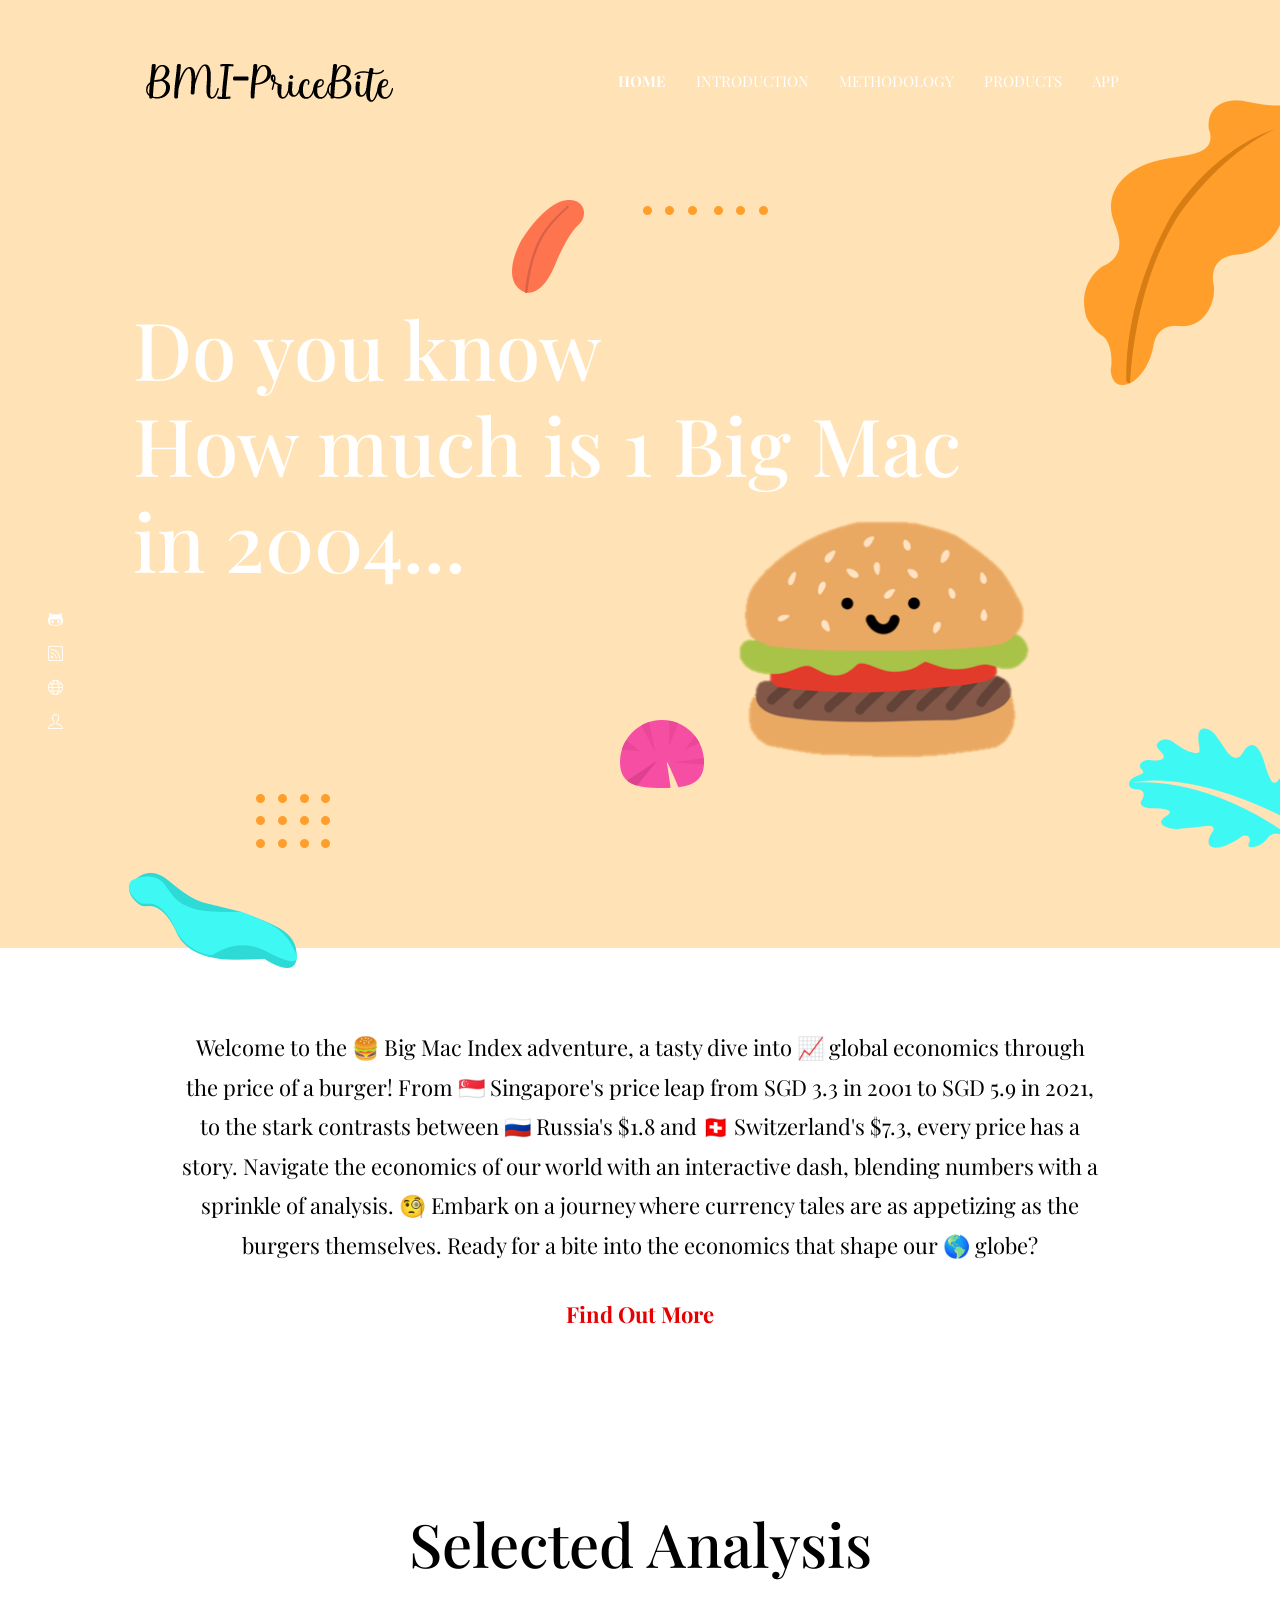
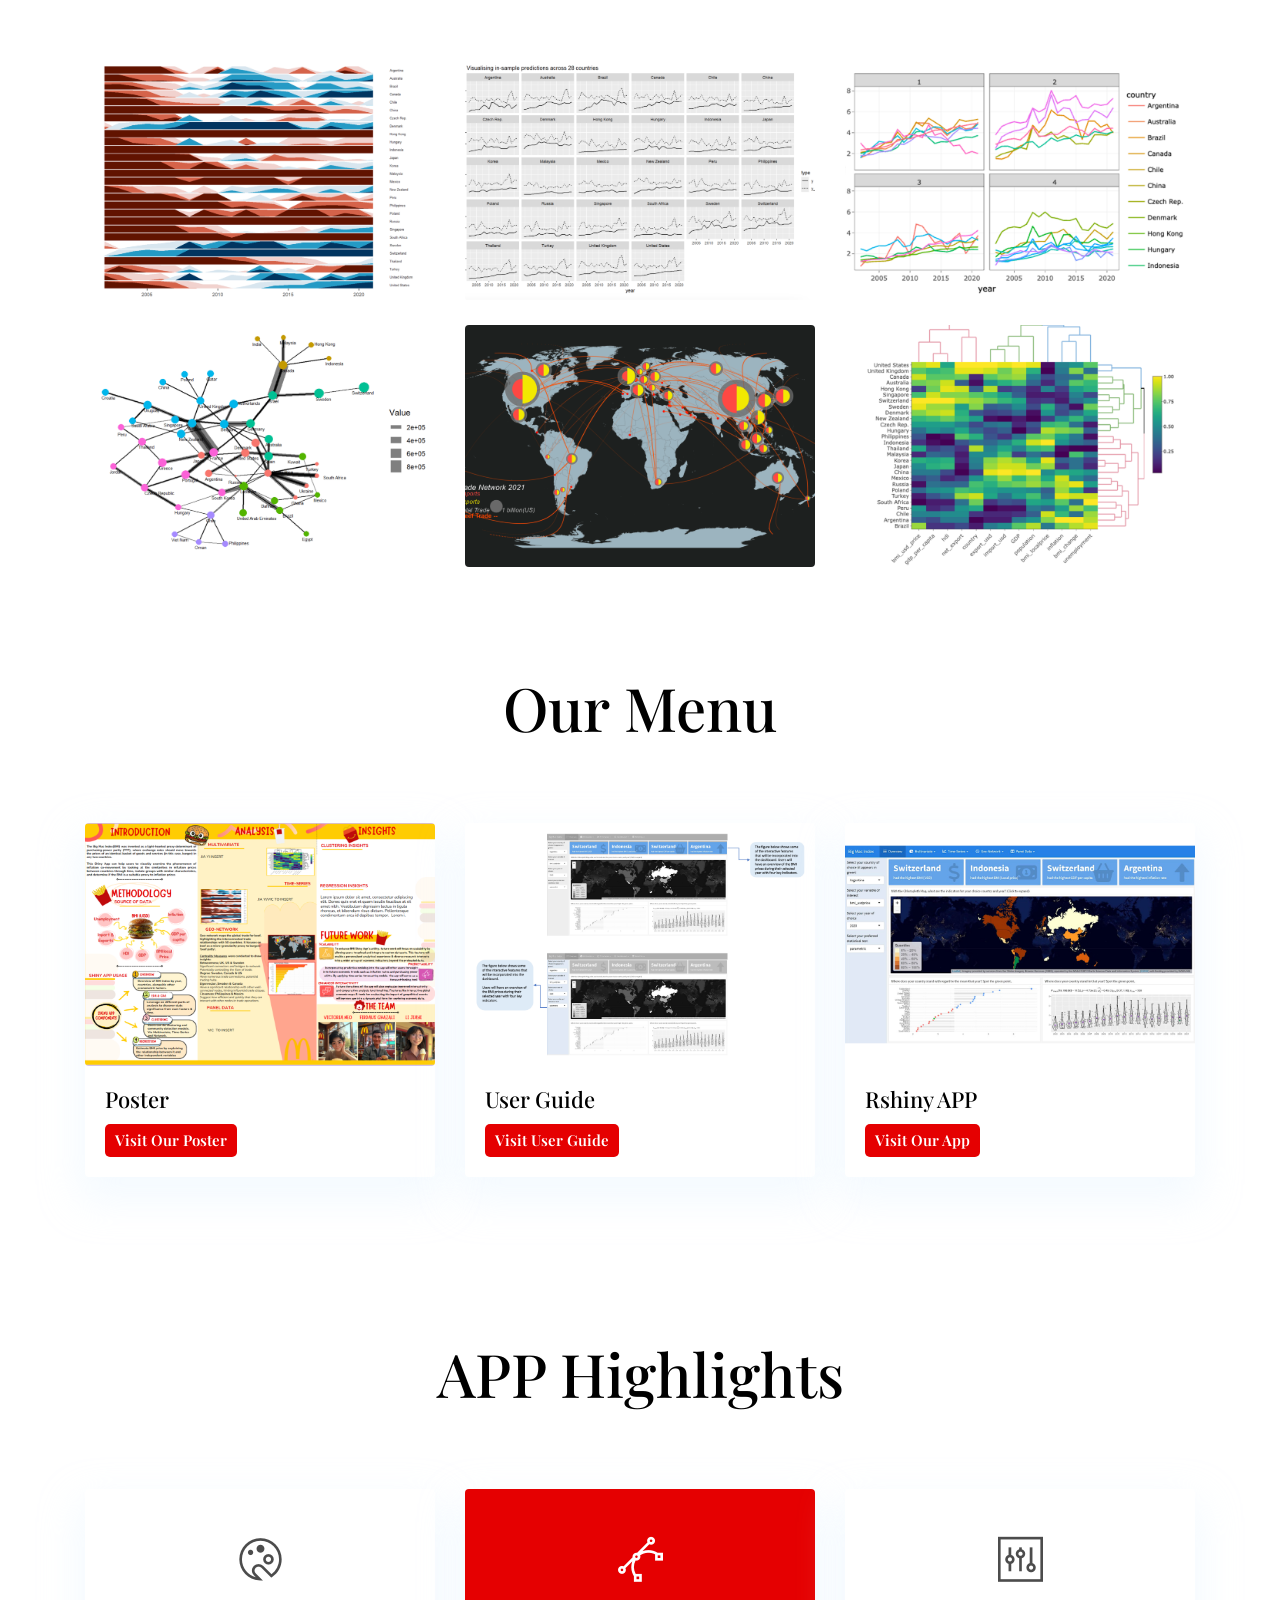
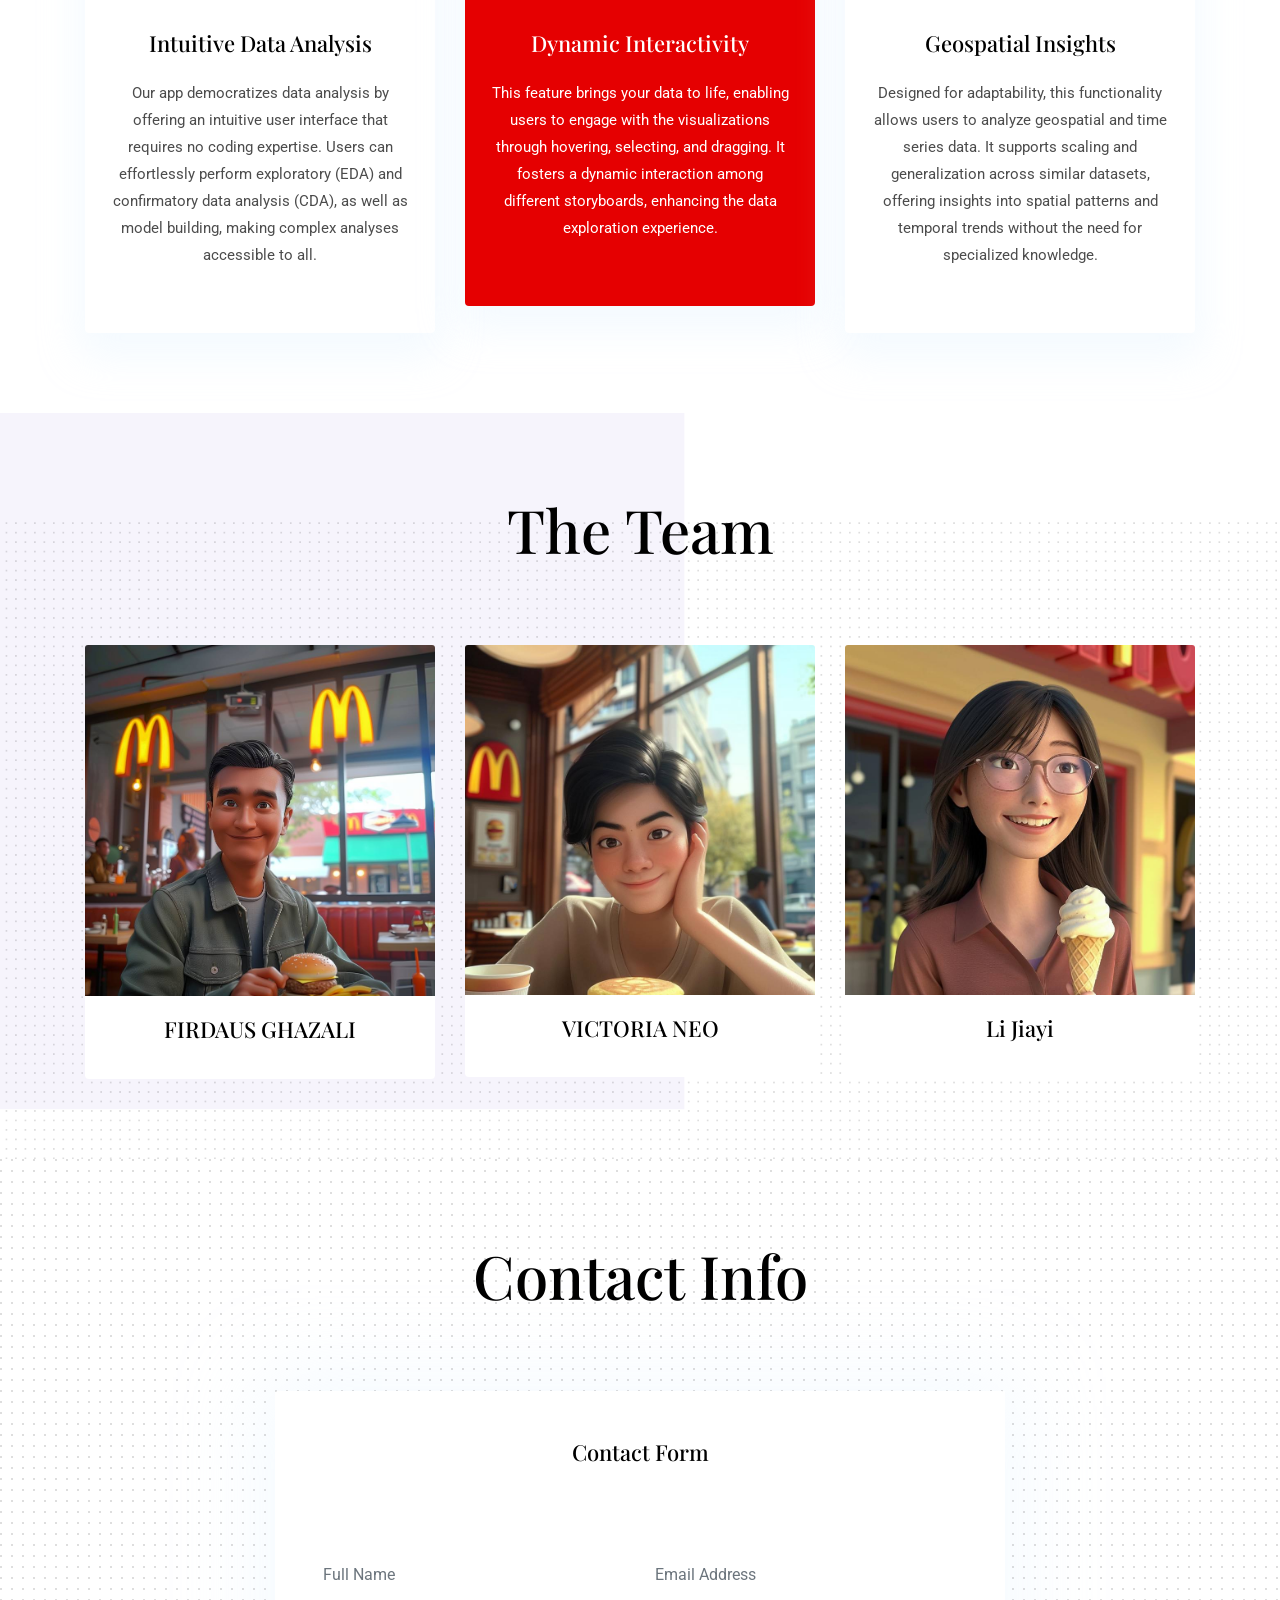
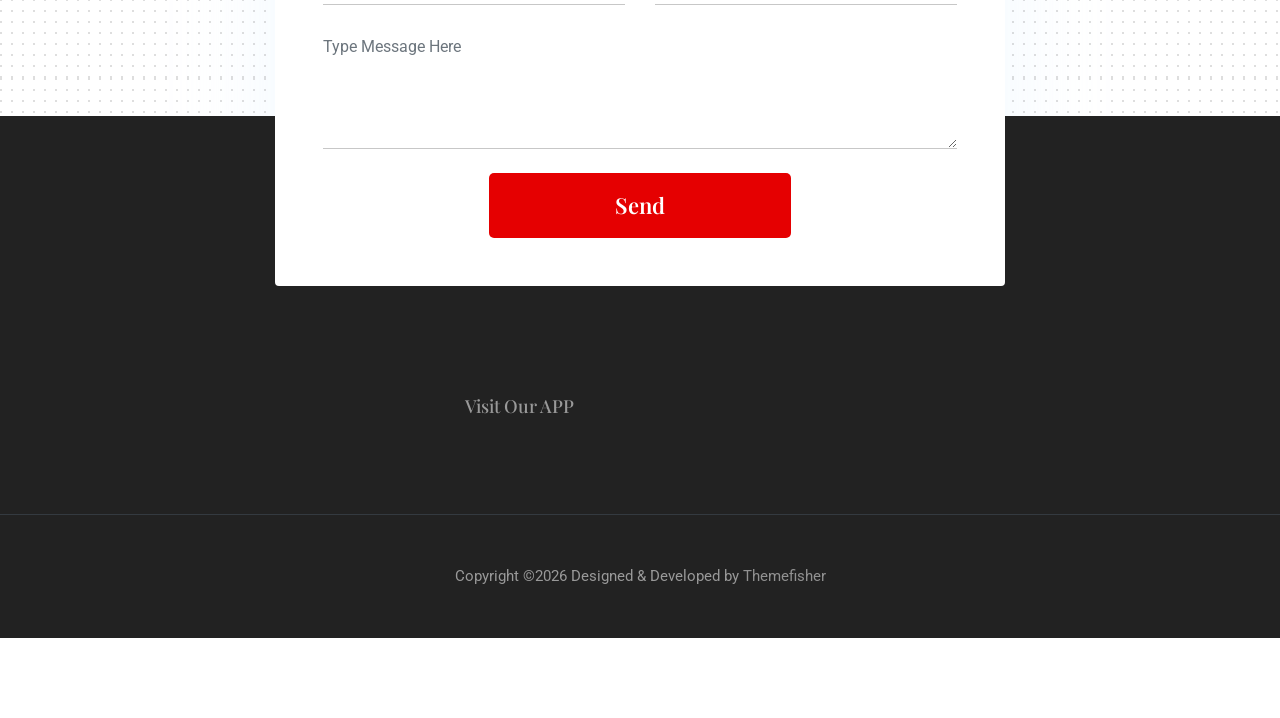
==== theme/index.html @ d72bab89 "website update" ====
<!DOCTYPE html>

<!--
 // WEBSITE: https://themefisher.com
 // TWITTER: https://twitter.com/themefisher
 // FACEBOOK: https://www.facebook.com/themefisher
 // GITHUB: https://github.com/themefisher/
-->

<html lang="en">
<head>

  <!-- Basic Page Needs
  ================================================== -->
  <meta charset="utf-8">
  <title>BMI - Pricebite</title>

  <!-- Mobile Specific Metas
  ================================================== -->
  <meta http-equiv="X-UA-Compatible" content="IE=edge">
  <meta name="description" content="Creative Portfolio Template">
  <meta name="viewport" content="width=device-width, initial-scale=1.0, maximum-scale=5.0">
  <meta name="author" content="Themefisher">
  <meta name="generator" content="Themefisher Kross Template v1.0">
  
  <!-- theme meta -->
  <meta name="theme-name" content="kross" />
  
  <!-- Favicon -->
  <link rel="shortcut icon" type="image/x-icon" href="images/favicon.png" />
  
  <!-- ** Plugins Needed for the Project ** -->
  <!-- Bootstrap -->
  <link rel="stylesheet" href="plugins/bootstrap/bootstrap.min.css">
  <!-- slick slider -->
  <link rel="stylesheet" href="plugins/slick/slick.css">
  <!-- themefy-icon -->
  <link rel="stylesheet" href="plugins/themify-icons/themify-icons.css">

  <!-- Main Stylesheet -->
  <link href="css/style.css" rel="stylesheet">

</head>
<body>
  

<header class="navigation fixed-top">
  <nav class="navbar navbar-expand-lg navbar-dark">
    <a class="navbar-brand font-tertiary h3" href="index.html"><img src="images/logo.png" alt="Myself"></a>
    <button class="navbar-toggler" type="button" data-toggle="collapse" data-target="#navigation"
      aria-controls="navigation" aria-expanded="false" aria-label="Toggle navigation">
      <span class="navbar-toggler-icon"></span>
    </button>

    <div class="collapse navbar-collapse text-center" id="navigation">
      <ul class="navbar-nav ml-auto">
        <li class="nav-item active">
          <a class="nav-link" href="index.html">Home</a>
        </li>
        <li class="nav-item">
          <a class="nav-link" href="about.html">Introduction</a>
        </li>
        <li class="nav-item">
          <a class="nav-link" href="method.html">Methodology</a>
        </li>
        <li class="nav-item">
          <a class="nav-link" href="product.html">Products</a>
        </li>
        <li class="nav-item">
          <a class="nav-link" href="https://victorianeo.shinyapps.io/bmi-pricebite">App</a>
        </li>
      </ul>
    </div>
  </nav>
</header>

<!-- hero area -->
<section class="hero-area bg-primary" id="parallax">
  <div class="container">
    <div class="row">
      <div class="col-lg-11 mx-auto">
        <h1 class="text-white font-tertiary">Do you know <br> How much is 1 Big Mac<br> in 2004...</h2>
      </div>
    </div>
  </div>
  <div class="layer-bg w-100">
    <img class="img-fluid w-100" src="images/illustrations/leaf-bg.png" alt="bg-shape">
  </div>
  <div class="layer" id="l2">
    <img src="images/illustrations/dots-cyan.png" alt="bg-shape">
  </div>
  <div class="layer" id="l3">
    <img src="images/illustrations/leaf-orange.png" alt="bg-shape">
  </div>
  <div class="layer" id="l4">
    <img src="images/illustrations/dots-orange.png" alt="bg-shape">
  </div>
  <div class="layer" id="l5">
    <img src="images/illustrations/leaf-yellow.png" alt="bg-shape">
  </div>
  <div class="layer" id="l6">
    <img src="images/illustrations/leaf-cyan.png" alt="bg-shape">
  </div>
  <div class="layer" id="l7">
    <img src="images/illustrations/dots-group-orange.png" alt="bg-shape">
  </div>
  <div class="layer" id="l8">
    <img src="images/illustrations/leaf-pink-round.png" alt="bg-shape">
  </div>
  <div class="layer" id="l9">
    <img src="images/illustrations/leaf-cyan-2.png" alt="bg-shape">
  </div>
  <!-- social icon -->
  <ul class="list-unstyled ml-5 mt-3 position-relative zindex-1">
    <li class="mb-3"><a class="text-white" href="https://github.com/yourusername" target="_blank"><i class="ti-github"></i></a></li>
    <li class="mb-3"><a class="text-white" href="https://yourshinyappurl" target="_blank"><i class="ti-rss"></i></a></li>
    <li class="mb-3"><a class="text-white" href="https://yourcoursewebsite.com" target="_blank"><i class="ti-world"></i></a></li>
    <li class="mb-3"><a class="text-white" href="mailto:your.email@example.com" target="_blank"><i class="ti-user"></i></a></li>
</ul>
  </ul>
  <!-- /social icon -->
</section>
<!-- /hero area -->

<!-- about -->
<section class="section">
  <div class="container">
    <div class="row">
      <div class="col-lg-10 mx-auto text-center">
        <p class="font-secondary paragraph-lg text-dark">Welcome to the 🍔 Big Mac Index adventure, a tasty dive into 📈 global economics through the price of a burger! From 🇸🇬 Singapore's price leap from SGD 3.3 in 2001 to SGD 5.9 in 2021, to the stark contrasts between 🇷🇺 Russia's $1.8 and 🇨🇭 Switzerland's $7.3, every price has a story. Navigate the economics of our world with an interactive dash, blending numbers with a sprinkle of analysis. 🧐 Embark on a journey where currency tales are as appetizing as the burgers themselves. Ready for a bite into the economics that shape our 🌎 globe? </p>
        <a href="about.html" class="btn btn-transparent">Find Out More</a>
      </div>
    </div>
  </div>
</section>
<!-- /about -->




<!-- analysis -->
<section class="section">
  <div class="container">
    <div class="row">
      <div class="col-12 text-center">
        <h2 class="section-title">Selected Analysis</h3>
      </div>
    </div>
    <div class="row shuffle-wrapper">
      <div class="col-lg-4 col-6 mb-4 shuffle-item">
        <div class="position-relative rounded hover-wrapper">
          <img src="images/portfolio/Slide1.png" alt="portfolio-image" class="img-fluid rounded w-100">
          <div class="hover-overlay">
            <div class="hover-content">
              <a class="btn btn-light btn-sm" href="#!">Time Series Analysis</a>
            </div>
          </div>
        </div>
      </div>
      <div class="col-lg-4 col-6 mb-4 shuffle-item">
        <div class="position-relative rounded hover-wrapper">
          <img src="images/portfolio/Slide2.png" alt="portfolio-image" class="img-fluid rounded w-100">
          <div class="hover-overlay">
            <div class="hover-content">
              <a class="btn btn-light btn-sm" href="#!">Panel Regression</a>
            </div>
          </div>
        </div>
      </div>
      <div class="col-lg-4 col-6 mb-4 shuffle-item">
        <div class="position-relative rounded hover-wrapper">
          <img src="images/portfolio/Slide3.png" alt="portfolio-image" class="img-fluid rounded w-100">
          <div class="hover-overlay">
            <div class="hover-content">
              <a class="btn btn-light btn-sm" href="#!">Time Series Clustering</a>
            </div>
          </div>
        </div>
      </div>
      <div class="col-lg-4 col-6 mb-4 shuffle-item">
        <div class="position-relative rounded hover-wrapper">
          <img src="images/portfolio/Slide9.png" alt="portfolio-image" class="img-fluid rounded w-100">
          <div class="hover-overlay">
            <div class="hover-content">
              <a class="btn btn-light btn-sm" href="#!">Network Analysis</a>
            </div>
          </div>
        </div>
      </div>
      <div class="col-lg-4 col-6 mb-4 shuffle-item">
        <div class="position-relative rounded hover-wrapper">
          <img src="images/portfolio/Slide10.png" alt="portfolio-image" class="img-fluid rounded w-100">
          <div class="hover-overlay">
            <div class="hover-content">
              <a class="btn btn-light btn-sm" href="#!">Geospatial Analysis</a>
              </div>
          </div>
        </div>
      </div>
      <div class="col-lg-4 col-6 mb-4 shuffle-item">
        <div class="position-relative rounded hover-wrapper">
          <img src="images/portfolio/Slide5.png" alt="portfolio-image" class="img-fluid rounded w-100">
          <div class="hover-overlay">
            <div class="hover-content">
              <a class="btn btn-light btn-sm" href="#!">Multivariate Analysis</a>
            </div>
          </div>
        </div>
      </div>
    </div>
  </div>



<!-- blog -->
<section class="section">
  <div class="container">
    <div class="row">
      <div class="col-12 text-center">
        <h2 class="section-title">Our Menu</h2>
      </div>
      <div class="col-lg-4 col-sm-6 mb-4 mb-lg-0">
        <article class="card shadow">
          <img class="rounded card-img-top" src="images/blog/Slide6.png" alt="post-thumb">
          <div class="card-body">
            <h4 class="card-title"><a class="text-dark" >Poster</a>
            </h4>
            
            <a href="poster.html" class="btn btn-xs btn-primary">Visit Our Poster</a>
          </div>
        </article>
      </div>
      <div class="col-lg-4 col-sm-6 mb-4 mb-lg-0">
        <article class="card shadow">
          <img class="rounded card-img-top" src="images/blog/Slide8.png" alt="post-thumb">
          <div class="card-body">
            <h4 class="card-title"><a class="text-dark">User Guide</a>
            </h4>
            
            <a href="blog-single.html" class="btn btn-xs btn-primary">Visit User Guide</a>
          </div>
        </article>
      </div>
      <div class="col-lg-4 col-sm-6 mb-4 mb-lg-0">
        <article class="card shadow">
          <img class="rounded card-img-top" src="images/blog/Slide7.png" alt="post-thumb">
          <div class="card-body">
            <h4 class="card-title"><a class="text-dark">Rshiny APP</a>
            </h4>
            
            <a href="https://victorianeo.shinyapps.io/bmi-pricebite" class="btn btn-xs btn-primary">Visit Our App</a>
          </div>
        </article>
      </div>
    </div>
  </div>
</section>
<!-- /blog -->


<!-- services -->
<section class="section">
  <div class="container">
    <div class="row">
      <div class="col-12 text-center">
        <h2 class="section-title">APP Highlights</h2>
      </div>
      <div class="col-md-4 mb-4 mb-md-0">
        <div class="card hover-shadow shadow">
          <div class="card-body text-center px-4 py-5">
            <i class="ti-palette icon mb-5 d-inline-block"></i>
            <h4 class="mb-4">Intuitive Data Analysis</h4>
            <p>Our app democratizes data analysis by offering an intuitive user interface that requires no coding expertise. Users can effortlessly perform exploratory (EDA) and confirmatory data analysis (CDA), as well as model building, making complex analyses accessible to all.</p>
          </div>
        </div>
      </div>
      <div class="col-md-4 mb-4 mb-md-0">
        <div class="card active-bg-primary hover-shadow shadow">
          <div class="card-body text-center px-4 py-5">
            <i class="ti-vector icon mb-5 d-inline-block"></i>
            <h4 class="mb-4">Dynamic Interactivity</h4>
            <p>This feature brings your data to life, enabling users to engage with the visualizations through hovering, selecting, and dragging. It fosters a dynamic interaction among different storyboards, enhancing the data exploration experience.</p>
          </div>
        </div>
      </div>
      <div class="col-md-4 mb-4 mb-md-0">
        <div class="card hover-shadow shadow">
          <div class="card-body text-center px-4 py-5">
            <i class="ti-panel icon mb-5 d-inline-block"></i>
            <h4 class="mb-4">Geospatial Insights</h4>
            <p>Designed for adaptability, this functionality allows users to analyze geospatial and time series data. It supports scaling and generalization across similar datasets, offering insights into spatial patterns and temporal trends without the need for specialized knowledge.</p>
          </div>
        </div>
      </div>
    </div>
  </div>
</section>
<!-- /services -->


<!-- team -->
<section class="section bg-cover" data-background="images/backgrounds/team-bg.png">
  <div class="container">
    <div class="row">
      <div class="col-12 text-center">
        <h2 class="section-title">The Team</h2>
      </div>
      <div class="col-md-4 col-sm-6 mb-4 mb-md-0">
        <div class="card text-center">
          <img src="images/team/member-1.jpeg" class="card-img-top">
          <div class="card-body">
            <h4 class="card-title">FIRDAUS GHAZALI</h4>
            <p class="text-light font-secondary"></p>
          </div>
        </div>
      </div>
      <div class="col-md-4 col-sm-6 mb-4 mb-md-0">
        <div class="card text-center">
          <img src="images/team/member-2.jpeg" class="card-img-top">
          <div class="card-body">
            <h4 class="card-title">VICTORIA NEO</h4>
            <p class="text-light font-secondary"></p>
          </div>
        </div>
      </div>
      <div class="col-md-4 col-sm-6 mb-4 mb-md-0">
        <div class="card text-center">
          <img src="images/team/member-3.jpeg" class="card-img-top">
          <div class="card-body">
            <h4 class="card-title">Li Jiayi</h4>
            <p class="text-light font-secondary"></p>
          </div>
        </div>
      </div>
    </div>
  </div>
</section>
<!-- /team -->

<!-- contact -->
<section class="section section-on-footer" data-background="images/backgrounds/bg-dots.png">
  <div class="container">
    <div class="row">
      <div class="col-12 text-center">
        <h2 class="section-title">Contact Info</h2>
      </div>
      <div class="col-lg-8 mx-auto">
        <div class="bg-white rounded text-center p-5 shadow-down">
          <h4 class="mb-80">Contact Form</h4>
          <form action="#" class="row">
            <div class="col-md-6">
              <input type="text" id="name" name="name" placeholder="Full Name" class="form-control px-0 mb-4" required>
            </div>
            <div class="col-md-6">
              <input type="email" id="email" name="email" placeholder="Email Address" class="form-control px-0 mb-4" required>
            </div>
            <div class="col-12">
              <textarea name="message" id="message" class="form-control px-0 mb-4"
                placeholder="Type Message Here" required></textarea>
            </div>
            <div class="col-lg-6 col-10 mx-auto">
              <button class="btn btn-primary w-100">send</button>
            </div>
          </form>
        </div>
      </div>
    </div>
  </div>
</section>
<!-- /contact -->

<!-- footer -->
<footer class="bg-dark footer-section">
  <div class="section">
    <div class="container">
      <div class="row">
        <div class="col-md-4">
          <h5 class="text-light"></h5>
          <p class="text-white paragraph-lg font-secondary"></p>
        </div>
        <div class="col-md-4">
          <h5 class="text-light">Visit Our APP</h5>
          <p class="text-white paragraph-lg font-secondary"></p>
        </div>
        <div class="col-md-4">
          <h5 class="text-light"></h5>
          <p class="text-white paragraph-lg font-secondary"></p>
        </div>
      </div>
    </div>
  </div>
  <div class="border-top text-center border-dark py-5">
    <p class="mb-0 text-light">Copyright &copy;<script>
        var CurrentYear = new Date().getFullYear()
        document.write(CurrentYear)
      </script> Designed &amp; Developed by <a class="text-white-50" href="Themefisher">Themefisher</a></p>
  </div>
</footer>
<!-- /footer -->

<!-- jQuery -->
<script src="plugins/jQuery/jquery.min.js"></script>
<!-- Bootstrap JS -->
<script src="plugins/bootstrap/bootstrap.min.js"></script>
<!-- slick slider -->
<script src="plugins/slick/slick.min.js"></script>
<!-- filter -->
<script src="plugins/shuffle/shuffle.min.js"></script>

<!-- Main Script -->
<script src="js/script.js"></script>

</body>
</html>
---- theme/plugins/themify-icons/themify-icons.css ----
@font-face{font-family:themify;src:url(fonts/themify.eot?-fvbane);src:url(fonts/themify.eot?#iefix-fvbane) format('embedded-opentype'),url(fonts/themify.woff?-fvbane) format('woff'),url(fonts/themify.ttf?-fvbane) format('truetype'),url(fonts/themify.svg?-fvbane#themify) format('svg');font-weight:400;font-style:normal}[class*=" ti-"],[class^=ti-]{font-family:themify;speak:none;font-style:normal;font-weight:400;font-variant:normal;text-transform:none;line-height:1;-webkit-font-smoothing:antialiased;-moz-osx-font-smoothing:grayscale}.ti-wand:before{content:"\e600"}.ti-volume:before{content:"\e601"}.ti-user:before{content:"\e602"}.ti-unlock:before{content:"\e603"}.ti-unlink:before{content:"\e604"}.ti-trash:before{content:"\e605"}.ti-thought:before{content:"\e606"}.ti-target:before{content:"\e607"}.ti-tag:before{content:"\e608"}.ti-tablet:before{content:"\e609"}.ti-star:before{content:"\e60a"}.ti-spray:before{content:"\e60b"}.ti-signal:before{content:"\e60c"}.ti-shopping-cart:before{content:"\e60d"}.ti-shopping-cart-full:before{content:"\e60e"}.ti-settings:before{content:"\e60f"}.ti-search:before{content:"\e610"}.ti-zoom-in:before{content:"\e611"}.ti-zoom-out:before{content:"\e612"}.ti-cut:before{content:"\e613"}.ti-ruler:before{content:"\e614"}.ti-ruler-pencil:before{content:"\e615"}.ti-ruler-alt:before{content:"\e616"}.ti-bookmark:before{content:"\e617"}.ti-bookmark-alt:before{content:"\e618"}.ti-reload:before{content:"\e619"}.ti-plus:before{content:"\e61a"}.ti-pin:before{content:"\e61b"}.ti-pencil:before{content:"\e61c"}.ti-pencil-alt:before{content:"\e61d"}.ti-paint-roller:before{content:"\e61e"}.ti-paint-bucket:before{content:"\e61f"}.ti-na:before{content:"\e620"}.ti-mobile:before{content:"\e621"}.ti-minus:before{content:"\e622"}.ti-medall:before{content:"\e623"}.ti-medall-alt:before{content:"\e624"}.ti-marker:before{content:"\e625"}.ti-marker-alt:before{content:"\e626"}.ti-arrow-up:before{content:"\e627"}.ti-arrow-right:before{content:"\e628"}.ti-arrow-left:before{content:"\e629"}.ti-arrow-down:before{content:"\e62a"}.ti-lock:before{content:"\e62b"}.ti-location-arrow:before{content:"\e62c"}.ti-link:before{content:"\e62d"}.ti-layout:before{content:"\e62e"}.ti-layers:before{content:"\e62f"}.ti-layers-alt:before{content:"\e630"}.ti-key:before{content:"\e631"}.ti-import:before{content:"\e632"}.ti-image:before{content:"\e633"}.ti-heart:before{content:"\e634"}.ti-heart-broken:before{content:"\e635"}.ti-hand-stop:before{content:"\e636"}.ti-hand-open:before{content:"\e637"}.ti-hand-drag:before{content:"\e638"}.ti-folder:before{content:"\e639"}.ti-flag:before{content:"\e63a"}.ti-flag-alt:before{content:"\e63b"}.ti-flag-alt-2:before{content:"\e63c"}.ti-eye:before{content:"\e63d"}.ti-export:before{content:"\e63e"}.ti-exchange-vertical:before{content:"\e63f"}.ti-desktop:before{content:"\e640"}.ti-cup:before{content:"\e641"}.ti-crown:before{content:"\e642"}.ti-comments:before{content:"\e643"}.ti-comment:before{content:"\e644"}.ti-comment-alt:before{content:"\e645"}.ti-close:before{content:"\e646"}.ti-clip:before{content:"\e647"}.ti-angle-up:before{content:"\e648"}.ti-angle-right:before{content:"\e649"}.ti-angle-left:before{content:"\e64a"}.ti-angle-down:before{content:"\e64b"}.ti-check:before{content:"\e64c"}.ti-check-box:before{content:"\e64d"}.ti-camera:before{content:"\e64e"}.ti-announcement:before{content:"\e64f"}.ti-brush:before{content:"\e650"}.ti-briefcase:before{content:"\e651"}.ti-bolt:before{content:"\e652"}.ti-bolt-alt:before{content:"\e653"}.ti-blackboard:before{content:"\e654"}.ti-bag:before{content:"\e655"}.ti-move:before{content:"\e656"}.ti-arrows-vertical:before{content:"\e657"}.ti-arrows-horizontal:before{content:"\e658"}.ti-fullscreen:before{content:"\e659"}.ti-arrow-top-right:before{content:"\e65a"}.ti-arrow-top-left:before{content:"\e65b"}.ti-arrow-circle-up:before{content:"\e65c"}.ti-arrow-circle-right:before{content:"\e65d"}.ti-arrow-circle-left:before{content:"\e65e"}.ti-arrow-circle-down:before{content:"\e65f"}.ti-angle-double-up:before{content:"\e660"}.ti-angle-double-right:before{content:"\e661"}.ti-angle-double-left:before{content:"\e662"}.ti-angle-double-down:before{content:"\e663"}.ti-zip:before{content:"\e664"}.ti-world:before{content:"\e665"}.ti-wheelchair:before{content:"\e666"}.ti-view-list:before{content:"\e667"}.ti-view-list-alt:before{content:"\e668"}.ti-view-grid:before{content:"\e669"}.ti-uppercase:before{content:"\e66a"}.ti-upload:before{content:"\e66b"}.ti-underline:before{content:"\e66c"}.ti-truck:before{content:"\e66d"}.ti-timer:before{content:"\e66e"}.ti-ticket:before{content:"\e66f"}.ti-thumb-up:before{content:"\e670"}.ti-thumb-down:before{content:"\e671"}.ti-text:before{content:"\e672"}.ti-stats-up:before{content:"\e673"}.ti-stats-down:before{content:"\e674"}.ti-split-v:before{content:"\e675"}.ti-split-h:before{content:"\e676"}.ti-smallcap:before{content:"\e677"}.ti-shine:before{content:"\e678"}.ti-shift-right:before{content:"\e679"}.ti-shift-left:before{content:"\e67a"}.ti-shield:before{content:"\e67b"}.ti-notepad:before{content:"\e67c"}.ti-server:before{content:"\e67d"}.ti-quote-right:before{content:"\e67e"}.ti-quote-left:before{content:"\e67f"}.ti-pulse:before{content:"\e680"}.ti-printer:before{content:"\e681"}.ti-power-off:before{content:"\e682"}.ti-plug:before{content:"\e683"}.ti-pie-chart:before{content:"\e684"}.ti-paragraph:before{content:"\e685"}.ti-panel:before{content:"\e686"}.ti-package:before{content:"\e687"}.ti-music:before{content:"\e688"}.ti-music-alt:before{content:"\e689"}.ti-mouse:before{content:"\e68a"}.ti-mouse-alt:before{content:"\e68b"}.ti-money:before{content:"\e68c"}.ti-microphone:before{content:"\e68d"}.ti-menu:before{content:"\e68e"}.ti-menu-alt:before{content:"\e68f"}.ti-map:before{content:"\e690"}.ti-map-alt:before{content:"\e691"}.ti-loop:before{content:"\e692"}.ti-location-pin:before{content:"\e693"}.ti-list:before{content:"\e694"}.ti-light-bulb:before{content:"\e695"}.ti-Italic:before{content:"\e696"}.ti-info:before{content:"\e697"}.ti-infinite:before{content:"\e698"}.ti-id-badge:before{content:"\e699"}.ti-hummer:before{content:"\e69a"}.ti-home:before{content:"\e69b"}.ti-help:before{content:"\e69c"}.ti-headphone:before{content:"\e69d"}.ti-harddrives:before{content:"\e69e"}.ti-harddrive:before{content:"\e69f"}.ti-gift:before{content:"\e6a0"}.ti-game:before{content:"\e6a1"}.ti-filter:before{content:"\e6a2"}.ti-files:before{content:"\e6a3"}.ti-file:before{content:"\e6a4"}.ti-eraser:before{content:"\e6a5"}.ti-envelope:before{content:"\e6a6"}.ti-download:before{content:"\e6a7"}.ti-direction:before{content:"\e6a8"}.ti-direction-alt:before{content:"\e6a9"}.ti-dashboard:before{content:"\e6aa"}.ti-control-stop:before{content:"\e6ab"}.ti-control-shuffle:before{content:"\e6ac"}.ti-control-play:before{content:"\e6ad"}.ti-control-pause:before{content:"\e6ae"}.ti-control-forward:before{content:"\e6af"}.ti-control-backward:before{content:"\e6b0"}.ti-cloud:before{content:"\e6b1"}.ti-cloud-up:before{content:"\e6b2"}.ti-cloud-down:before{content:"\e6b3"}.ti-clipboard:before{content:"\e6b4"}.ti-car:before{content:"\e6b5"}.ti-calendar:before{content:"\e6b6"}.ti-book:before{content:"\e6b7"}.ti-bell:before{content:"\e6b8"}.ti-basketball:before{content:"\e6b9"}.ti-bar-chart:before{content:"\e6ba"}.ti-bar-chart-alt:before{content:"\e6bb"}.ti-back-right:before{content:"\e6bc"}.ti-back-left:before{content:"\e6bd"}.ti-arrows-corner:before{content:"\e6be"}.ti-archive:before{content:"\e6bf"}.ti-anchor:before{content:"\e6c0"}.ti-align-right:before{content:"\e6c1"}.ti-align-left:before{content:"\e6c2"}.ti-align-justify:before{content:"\e6c3"}.ti-align-center:before{content:"\e6c4"}.ti-alert:before{content:"\e6c5"}.ti-alarm-clock:before{content:"\e6c6"}.ti-agenda:before{content:"\e6c7"}.ti-write:before{content:"\e6c8"}.ti-window:before{content:"\e6c9"}.ti-widgetized:before{content:"\e6ca"}.ti-widget:before{content:"\e6cb"}.ti-widget-alt:before{content:"\e6cc"}.ti-wallet:before{content:"\e6cd"}.ti-video-clapper:before{content:"\e6ce"}.ti-video-camera:before{content:"\e6cf"}.ti-vector:before{content:"\e6d0"}.ti-themify-logo:before{content:"\e6d1"}.ti-themify-favicon:before{content:"\e6d2"}.ti-themify-favicon-alt:before{content:"\e6d3"}.ti-support:before{content:"\e6d4"}.ti-stamp:before{content:"\e6d5"}.ti-split-v-alt:before{content:"\e6d6"}.ti-slice:before{content:"\e6d7"}.ti-shortcode:before{content:"\e6d8"}.ti-shift-right-alt:before{content:"\e6d9"}.ti-shift-left-alt:before{content:"\e6da"}.ti-ruler-alt-2:before{content:"\e6db"}.ti-receipt:before{content:"\e6dc"}.ti-pin2:before{content:"\e6dd"}.ti-pin-alt:before{content:"\e6de"}.ti-pencil-alt2:before{content:"\e6df"}.ti-palette:before{content:"\e6e0"}.ti-more:before{content:"\e6e1"}.ti-more-alt:before{content:"\e6e2"}.ti-microphone-alt:before{content:"\e6e3"}.ti-magnet:before{content:"\e6e4"}.ti-line-double:before{content:"\e6e5"}.ti-line-dotted:before{content:"\e6e6"}.ti-line-dashed:before{content:"\e6e7"}.ti-layout-width-full:before{content:"\e6e8"}.ti-layout-width-default:before{content:"\e6e9"}.ti-layout-width-default-alt:before{content:"\e6ea"}.ti-layout-tab:before{content:"\e6eb"}.ti-layout-tab-window:before{content:"\e6ec"}.ti-layout-tab-v:before{content:"\e6ed"}.ti-layout-tab-min:before{content:"\e6ee"}.ti-layout-slider:before{content:"\e6ef"}.ti-layout-slider-alt:before{content:"\e6f0"}.ti-layout-sidebar-right:before{content:"\e6f1"}.ti-layout-sidebar-none:before{content:"\e6f2"}.ti-layout-sidebar-left:before{content:"\e6f3"}.ti-layout-placeholder:before{content:"\e6f4"}.ti-layout-menu:before{content:"\e6f5"}.ti-layout-menu-v:before{content:"\e6f6"}.ti-layout-menu-separated:before{content:"\e6f7"}.ti-layout-menu-full:before{content:"\e6f8"}.ti-layout-media-right-alt:before{content:"\e6f9"}.ti-layout-media-right:before{content:"\e6fa"}.ti-layout-media-overlay:before{content:"\e6fb"}.ti-layout-media-overlay-alt:before{content:"\e6fc"}.ti-layout-media-overlay-alt-2:before{content:"\e6fd"}.ti-layout-media-left-alt:before{content:"\e6fe"}.ti-layout-media-left:before{content:"\e6ff"}.ti-layout-media-center-alt:before{content:"\e700"}.ti-layout-media-center:before{content:"\e701"}.ti-layout-list-thumb:before{content:"\e702"}.ti-layout-list-thumb-alt:before{content:"\e703"}.ti-layout-list-post:before{content:"\e704"}.ti-layout-list-large-image:before{content:"\e705"}.ti-layout-line-solid:before{content:"\e706"}.ti-layout-grid4:before{content:"\e707"}.ti-layout-grid3:before{content:"\e708"}.ti-layout-grid2:before{content:"\e709"}.ti-layout-grid2-thumb:before{content:"\e70a"}.ti-layout-cta-right:before{content:"\e70b"}.ti-layout-cta-left:before{content:"\e70c"}.ti-layout-cta-center:before{content:"\e70d"}.ti-layout-cta-btn-right:before{content:"\e70e"}.ti-layout-cta-btn-left:before{content:"\e70f"}.ti-layout-column4:before{content:"\e710"}.ti-layout-column3:before{content:"\e711"}.ti-layout-column2:before{content:"\e712"}.ti-layout-accordion-separated:before{content:"\e713"}.ti-layout-accordion-merged:before{content:"\e714"}.ti-layout-accordion-list:before{content:"\e715"}.ti-ink-pen:before{content:"\e716"}.ti-info-alt:before{content:"\e717"}.ti-help-alt:before{content:"\e718"}.ti-headphone-alt:before{content:"\e719"}.ti-hand-point-up:before{content:"\e71a"}.ti-hand-point-right:before{content:"\e71b"}.ti-hand-point-left:before{content:"\e71c"}.ti-hand-point-down:before{content:"\e71d"}.ti-gallery:before{content:"\e71e"}.ti-face-smile:before{content:"\e71f"}.ti-face-sad:before{content:"\e720"}.ti-credit-card:before{content:"\e721"}.ti-control-skip-forward:before{content:"\e722"}.ti-control-skip-backward:before{content:"\e723"}.ti-control-record:before{content:"\e724"}.ti-control-eject:before{content:"\e725"}.ti-comments-smiley:before{content:"\e726"}.ti-brush-alt:before{content:"\e727"}.ti-youtube:before{content:"\e728"}.ti-vimeo:before{content:"\e729"}.ti-twitter:before{content:"\e72a"}.ti-time:before{content:"\e72b"}.ti-tumblr:before{content:"\e72c"}.ti-skype:before{content:"\e72d"}.ti-share:before{content:"\e72e"}.ti-share-alt:before{content:"\e72f"}.ti-rocket:before{content:"\e730"}.ti-pinterest:before{content:"\e731"}.ti-new-window:before{content:"\e732"}.ti-microsoft:before{content:"\e733"}.ti-list-ol:before{content:"\e734"}.ti-linkedin:before{content:"\e735"}.ti-layout-sidebar-2:before{content:"\e736"}.ti-layout-grid4-alt:before{content:"\e737"}.ti-layout-grid3-alt:before{content:"\e738"}.ti-layout-grid2-alt:before{content:"\e739"}.ti-layout-column4-alt:before{content:"\e73a"}.ti-layout-column3-alt:before{content:"\e73b"}.ti-layout-column2-alt:before{content:"\e73c"}.ti-instagram:before{content:"\e73d"}.ti-google:before{content:"\e73e"}.ti-github:before{content:"\e73f"}.ti-flickr:before{content:"\e740"}.ti-facebook:before{content:"\e741"}.ti-dropbox:before{content:"\e742"}.ti-dribbble:before{content:"\e743"}.ti-apple:before{content:"\e744"}.ti-android:before{content:"\e745"}.ti-save:before{content:"\e746"}.ti-save-alt:before{content:"\e747"}.ti-yahoo:before{content:"\e748"}.ti-wordpress:before{content:"\e749"}.ti-vimeo-alt:before{content:"\e74a"}.ti-twitter-alt:before{content:"\e74b"}.ti-tumblr-alt:before{content:"\e74c"}.ti-trello:before{content:"\e74d"}.ti-stack-overflow:before{content:"\e74e"}.ti-soundcloud:before{content:"\e74f"}.ti-sharethis:before{content:"\e750"}.ti-sharethis-alt:before{content:"\e751"}.ti-reddit:before{content:"\e752"}.ti-pinterest-alt:before{content:"\e753"}.ti-microsoft-alt:before{content:"\e754"}.ti-linux:before{content:"\e755"}.ti-jsfiddle:before{content:"\e756"}.ti-joomla:before{content:"\e757"}.ti-html5:before{content:"\e758"}.ti-flickr-alt:before{content:"\e759"}.ti-email:before{content:"\e75a"}.ti-drupal:before{content:"\e75b"}.ti-dropbox-alt:before{content:"\e75c"}.ti-css3:before{content:"\e75d"}.ti-rss:before{content:"\e75e"}.ti-rss-alt:before{content:"\e75f"}
---- theme/css/style.css ----
/**
 * WEBSITE: https://themefisher.com
 * TWITTER: https://twitter.com/themefisher
 * FACEBOOK: https://www.facebook.com/themefisher
 * GITHUB: https://github.com/themefisher/
 */

/*  typography */
@import url("https://fonts.googleapis.com/css?family=Playfair+Display:700|Roboto:400");
body {
  line-height: 1.2;
  font-family: "Roboto", sans-serif;
  -webkit-font-smoothing: antialiased;
  font-size: 15px;
  color: #4c4c4c;
}

p, .paragraph {
  font-weight: 400;
  color: #4c4c4c;
  font-size: 15px;
  line-height: 1.8;
  font-family: "Roboto", sans-serif;
}
p-lg, .paragraph-lg {
  font-size: 22px;
}

h1, h2, h3, h4, h5, h6 {
  color: #000;
  font-family: "Playfair Display", serif;
  line-height: 1.2;
}

h1, .h1 {
  font-size: 80px;
}
@media (max-width: 991px) {
  h1, .h1 {
    font-size: 65px;
  }
}

h2, .h2 {
  font-size: 60px;
}
@media (max-width: 991px) {
  h2, .h2 {
    font-size: 50px;
  }
}

h3, .h3 {
  font-size: 40px;
}

h4, .h4 {
  font-size: 22px;
}

h5, .h5 {
  font-size: 18px;
}

h6, .h6 {
  font-size: 14px;
}

/* Button style */
.btn {
  font-size: 22px;
  font-family: "Playfair Display", serif;
  text-transform: capitalize;
  padding: 16px 44px;
  border-radius: 5px;
  font-weight: 600;
  border: 0;
  position: relative;
  z-index: 1;
  transition: 0.2s ease;
}
.btn:focus {
  outline: 0;
  box-shadow: none !important;
}
.btn:active {
  box-shadow: none;
}
.btn-sm {
  font-size: 15px;
  padding: 10px 30px;
}
.btn-xs {
  padding: 5px 10px;
  font-size: 15px;
}

.btn-primary {
  background: #E50001; 
  color: #fff;
}
.btn-primary:active {
  background: #FFCC02 !important;
}
.btn-primary:hover {
  background: black;
}
.btn-primary.focus, .btn-primary.active {
  background: black !important;
  box-shadow: none !important;
}

.btn-transparent {
  background: transparent;
  color: #E50001;
  font-weight: bold;
}
.btn-transparent:active, .btn-transparent:hover {
  color: #FFCC02;
}

body {
  background-color: #fff;
  overflow-x: hidden;
}

::-moz-selection {
  background: #542cb7;
  color: #fff;
}

::selection {
  background: #E50001;
  color: #fff;
}

/* preloader */
.preloader {
  position: fixed;
  top: 0;
  left: 0;
  right: 0;
  bottom: 0;
  background-color: #fff;
  z-index: 999;
  display: flex;
  align-items: center;
  justify-content: center;
}

ol,
ul {
  list-style-type: none;
  margin: 0px;
}

img {
  vertical-align: middle;
  border: 0;
}

a,
a:hover,
a:focus {
  text-decoration: none;
}

a,
button,
select {
  cursor: pointer;
  transition: 0.2s ease;
}
a:focus,
button:focus,
select:focus {
  outline: 0;
}

a.text-dark:hover {
  color: #E50001 !important;
}

a:hover {
  color: #E50001;
}

.slick-slide {
  outline: 0;
}

.section {
  padding-top: 80px;
  padding-bottom: 80px;
}
.section-title {
  margin-bottom: 80px;
  font-family: "Playfair Display", serif;
}

.bg-cover {
  background-size: cover;
  background-position: center center;
  background-repeat: no-repeat;
}

/* overlay */
.overlay {
  position: relative;
}
.overlay::before {
  position: absolute;
  content: "";
  height: 100%;
  width: 100%;
  top: 0;
  left: 0;
  background: #000;
  opacity: 0.5;
}

.outline-0 {
  outline: 0 !important;
}

.d-unset {
  display: unset !important;
}

.bg-primary {
  background: #FFE2B5 !important;
}

.bg-gray {
  background: #eaeaea !important;
}

.text-primary {
  color: #E50001 !important;
}

.text-color {
  color: #4c4c4c;
}

.text-dark {
  color: #000 !important;
}

.text-light {
  color: #999999 !important;
}

.mb-10 {
  margin-bottom: 10px !important;
}

.mb-20 {
  margin-bottom: 20px !important;
}

.mb-30 {
  margin-bottom: 30px !important;
}

.mb-40 {
  margin-bottom: 40px !important;
}

.mb-50 {
  margin-bottom: 50px !important;
}

.mb-60 {
  margin-bottom: 60px !important;
}

.mb-70 {
  margin-bottom: 70px !important;
}

.mb-80 {
  margin-bottom: 80px !important;
}

.mb-90 {
  margin-bottom: 90px !important;
}

.mb-100 {
  margin-bottom: 100px !important;
}

.zindex-1 {
  z-index: 1;
}

.rounded-lg {
  border-radius: 15px;
}

.overflow-hidden {
  overflow: hidden;
}

.font-secondary {
  font-family: "Playfair Display", serif !important;
}

.font-tertiary {
  font-family: "Playfair Display", serif !important;
}

.shadow {
  box-shadow: 0px 18px 39.1px 6.9px rgba(224, 241, 255, 0.34) !important;
}

.bg-dark {
  background-color: #222222 !important;
}

/* icon */
.icon {
  font-size: 45px;
}

.icon-bg {
  height: 100px;
  width: 100px;
  line-height: 100px;
  text-align: center;
}

.icon-light {
  color: #c8d5ef;
}

/* /icon */
/* slick slider */
.slick-dots {
  text-align: center;
  padding-left: 0;
}
.slick-dots li {
  display: inline-block;
  margin: 2px;
}
.slick-dots li.slick-active button {
  background: #fff;
  width: 25px;
}
.slick-dots li button {
  height: 6px;
  width: 12px;
  background: rgba(255, 255, 255, 0.5);
  color: transparent;
  border-radius: 10px;
  overflow: hidden;
  transition: 0.2s ease;
  border: 0;
}

/* /slick slider */
/* form */
.form-control {
  border: 0;
  border-radius: 0;
  border-bottom: 1px solid #c7c7c7;
  height: 60px;
}
.form-control:focus {
  border-color: #E50001;
  outline: 0;
  box-shadow: none !important;
}

textarea.form-control {
  height: 120px;
}

/* /form */
/* card */
.card {
  border: 0;
}
.card-header {
  border: 0;
}
.card-footer {
  border: 0;
}

/* /card */
.navigation {
  padding: 40px 130px;
  transition: 0.3s ease;
}
.navigation.nav-bg {
  background-color: #FFCC02;
  padding: 15px 100px;
}
@media (max-width: 991px) {
  .navigation.nav-bg {
    padding: 15px 20px;
  }
}
@media (max-width: 991px) {
  .navigation {
    padding: 20px;
    background: #FFCC02;
  }
}

.navbar .nav-item .nav-link {
  font-family: "Playfair Display", serif;
  text-transform: uppercase;
  padding: 15px;
}
.navbar .nav-item.active {
  font-weight: bold;
}

.navbar-dark .navbar-nav .nav-link {
  color: #fff;
}

.hero-area {
  padding: 300px 0 200px;
  position: relative;
}
@media (max-width: 767px) {
  .hero-area {
    padding: 250px 0 150px;
    overflow: hidden;
  }
}
.hero-area h1 {
  position: relative;
  z-index: 2;
}

.layer {
  position: absolute;
  z-index: 1;
}

#l1 {
  bottom: 0;
  left: 0;
}

#l2 {
  top: 190px;
  left: -250px;
}

#l3 {
  top: 200px;
  left: 40%;
}

#l4 {
  top: 200px;
  right: 40%;
}

#l5 {
  top: 100px;
  right: -150px;
}

#l6 {
  bottom: -20px;
  left: 10%;
}

#l7 {
  bottom: 100px;
  left: 20%;
}

#l8 {
  bottom: 160px;
  right: 45%;
}

#l9 {
  bottom: 100px;
  right: -10px;
}

.layer-bg {
  position: absolute;
  bottom: 0;
  left: 0;
}

/* skills */
.progress-wrapper {
  height: 130px;
  overflow: hidden;
}

.wave {
  position: absolute;
  width: 100%;
  height: 100%;
}
.wave::before, .wave::after {
  content: "";
  position: absolute;
  width: 800px;
  height: 800px;
  bottom: 0;
  left: 50%;
  background-color: rgba(255, 255, 255, 0.4);
  border-radius: 45%;
  transform: translateX(-50%) rotate(0);
  -webkit-animation: rotate 6s linear infinite;
          animation: rotate 6s linear infinite;
  z-index: 10;
}
.wave::after {
  border-radius: 47%;
  background-color: rgba(255, 255, 255, 0.9);
  transform: translateX(-50%) rotate(0);
  -webkit-animation: rotate 10s linear -5s infinite;
          animation: rotate 10s linear -5s infinite;
  z-index: 20;
}

@-webkit-keyframes rotate {
  50% {
    transform: translateX(-50%) rotate(180deg);
  }
  100% {
    transform: translateX(-50%) rotate(360deg);
  }
}

@keyframes rotate {
  50% {
    transform: translateX(-50%) rotate(180deg);
  }
  100% {
    transform: translateX(-50%) rotate(360deg);
  }
}
/* /skills */
/* education */
.edu-bg-image {
  position: absolute;
  left: 0;
  top: -300px;
  z-index: -1;
}

/* /education */
/* service */
.hover-bg-primary {
  transition: 0.3s ease;
}
.hover-bg-primary:hover {
  background: #FFCC02;
}
.hover-bg-primary:hover * {
  color: #fff;
}

.active-bg-primary {
  transition: 0.3s ease;
  background: #E50001;
}
.active-bg-primary * {
  color: #fff;
}

.hover-shadow {
  transition: 0.2s ease;
}
.hover-shadow:hover {
  box-shadow: 0px 18px 40px 8px rgba(224, 241, 255, 0.54) !important;
}

/* /service */
/* portfolio */
.hover-wrapper {
  overflow: hidden;
}
.hover-wrapper img {
  transition: 0.3s ease;
  transform: scale(1.1);
}
.hover-wrapper:hover img {
  transform: scale(1);
}
.hover-wrapper:hover .hover-overlay {
  opacity: 1;
  visibility: visible;
}

.hover-overlay {
  position: absolute;
  height: 100%;
  width: 100%;
  border-radius: inherit;
  top: 0;
  left: 0;
  background: rgba(0, 0, 0, 0.3);
  opacity: 0;
  visibility: hidden;
  transition: 0.3s ease;
}

.hover-content {
  position: absolute;
  top: 50%;
  transform: translateY(-50%);
  left: 0;
  right: 0;
  text-align: center;
}

/* /portfolio */
/* testimonial */
.testimonial-content strong {
  color: #E50001;
  font-weight: normal;
}

.testimonial-bg-shapes .container {
  position: relative;
  z-index: 1;
}
.testimonial-bg-shapes .bg-map {
  position: absolute;
  left: 50%;
  top: 50%;
  transform: translate(-50%, -50%);
}
.testimonial-bg-shapes .bg-shape-1 {
  position: absolute;
  left: 100px;
  top: -50px;
}
.testimonial-bg-shapes .bg-shape-2 {
  position: absolute;
  right: 150px;
  top: 50px;
}
.testimonial-bg-shapes .bg-shape-3 {
  position: absolute;
  right: 50px;
  top: 200px;
}
.testimonial-bg-shapes .bg-shape-4 {
  position: absolute;
  left: 100px;
  bottom: 200px;
}
.testimonial-bg-shapes .bg-shape-5 {
  position: absolute;
  right: 200px;
  bottom: -50px;
}

/* /testimonial */
/* footer */
.footer-section {
  padding-top: 200px;
}

.section-on-footer {
  margin-bottom: -250px;
}

.shadow-down {
  position: relative;
}
.shadow-down::before {
  position: absolute;
  content: "";
  box-shadow: 0px 0px 80.75px 14.25px rgba(224, 241, 255, 0.34);
  height: 100%;
  width: 100%;
  left: 0;
  top: 0;
  z-index: -1;
}

/* /footer */
.card-lg {
  flex-direction: row-reverse;
  align-items: center;
}
@media (max-width: 991px) {
  .card-lg {
    flex-direction: column;
  }
}

blockquote {
  display: inline-block;
  padding: 20px 25px;
  background: #eaeaea;
  border-left: 3px solid #E50001;
  font-style: italic;
  font-size: 22px;
  line-height: 1.7;
}

.content * {
  margin-bottom: 20px;
}
.content strong {
  font-family: "Playfair Display", serif;
  font-size: 22px;
  font-weight: normal;
  color: #000;
  display: inherit;
  line-height: 1.5;
}

.page-title-alt {
  padding: 350px 0 70px;
}

.border-thick {
  border: 10px solid;
}

.drag-lg-top {
  margin-top: -230px;
}
@media (max-width: 991px) {
  .drag-lg-top {
    margin-top: 0;
  }
}

.page-title-alt .container {
  position: relative;
  z-index: 1;
}
.page-title-alt .bg-shape-1 {
  position: absolute;
  left: 0;
  top: 0;
  height: 100%;
}
.page-title-alt .bg-shape-2 {
  position: absolute;
  left: 70px;
  top: 100px;
}
.page-title-alt .bg-shape-3 {
  position: absolute;
  left: 30%;
  top: 50px;
  transform: rotate(180deg);
}
.page-title-alt .bg-shape-4 {
  position: absolute;
  left: 100px;
  bottom: 100px;
}
.page-title-alt .bg-shape-5 {
  position: absolute;
  left: 40%;
  bottom: -25px;
}
.page-title-alt .bg-shape-6 {
  position: absolute;
  bottom: 100px;
  right: -100px;
}

.page-title {
  padding: 250px 0 150px;
}
.page-title .container {
  position: relative;
  z-index: 1;
}
.page-title .bg-shape-1 {
  position: absolute;
  left: 0;
  bottom: 0;
  width: 100%;
}
.page-title .bg-shape-2 {
  position: absolute;
  left: -20px;
  top: -10px;
}
.page-title .bg-shape-3 {
  position: absolute;
  left: 10%;
  top: 100px;
}
.page-title .bg-shape-4 {
  position: absolute;
  left: 50%;
  top: -20px;
}
.page-title .bg-shape-5 {
  position: absolute;
  left: 90px;
  bottom: -50px;
  transform: rotate(180deg);
}
.page-title .bg-shape-6 {
  position: absolute;
  right: 20%;
  bottom: -20px;
}
.page-title .bg-shape-7 {
  position: absolute;
  right: -220px;
  bottom: -100px;
}
@media (max-width: 1200px) {
  .page-title .bg-shape-7 {
    right: 0;
  }
}

.filter-controls li {
  cursor: pointer;
}
.filter-controls li.active {
  font-weight: bold;
}
/*# sourceMappingURL=style.css.map */
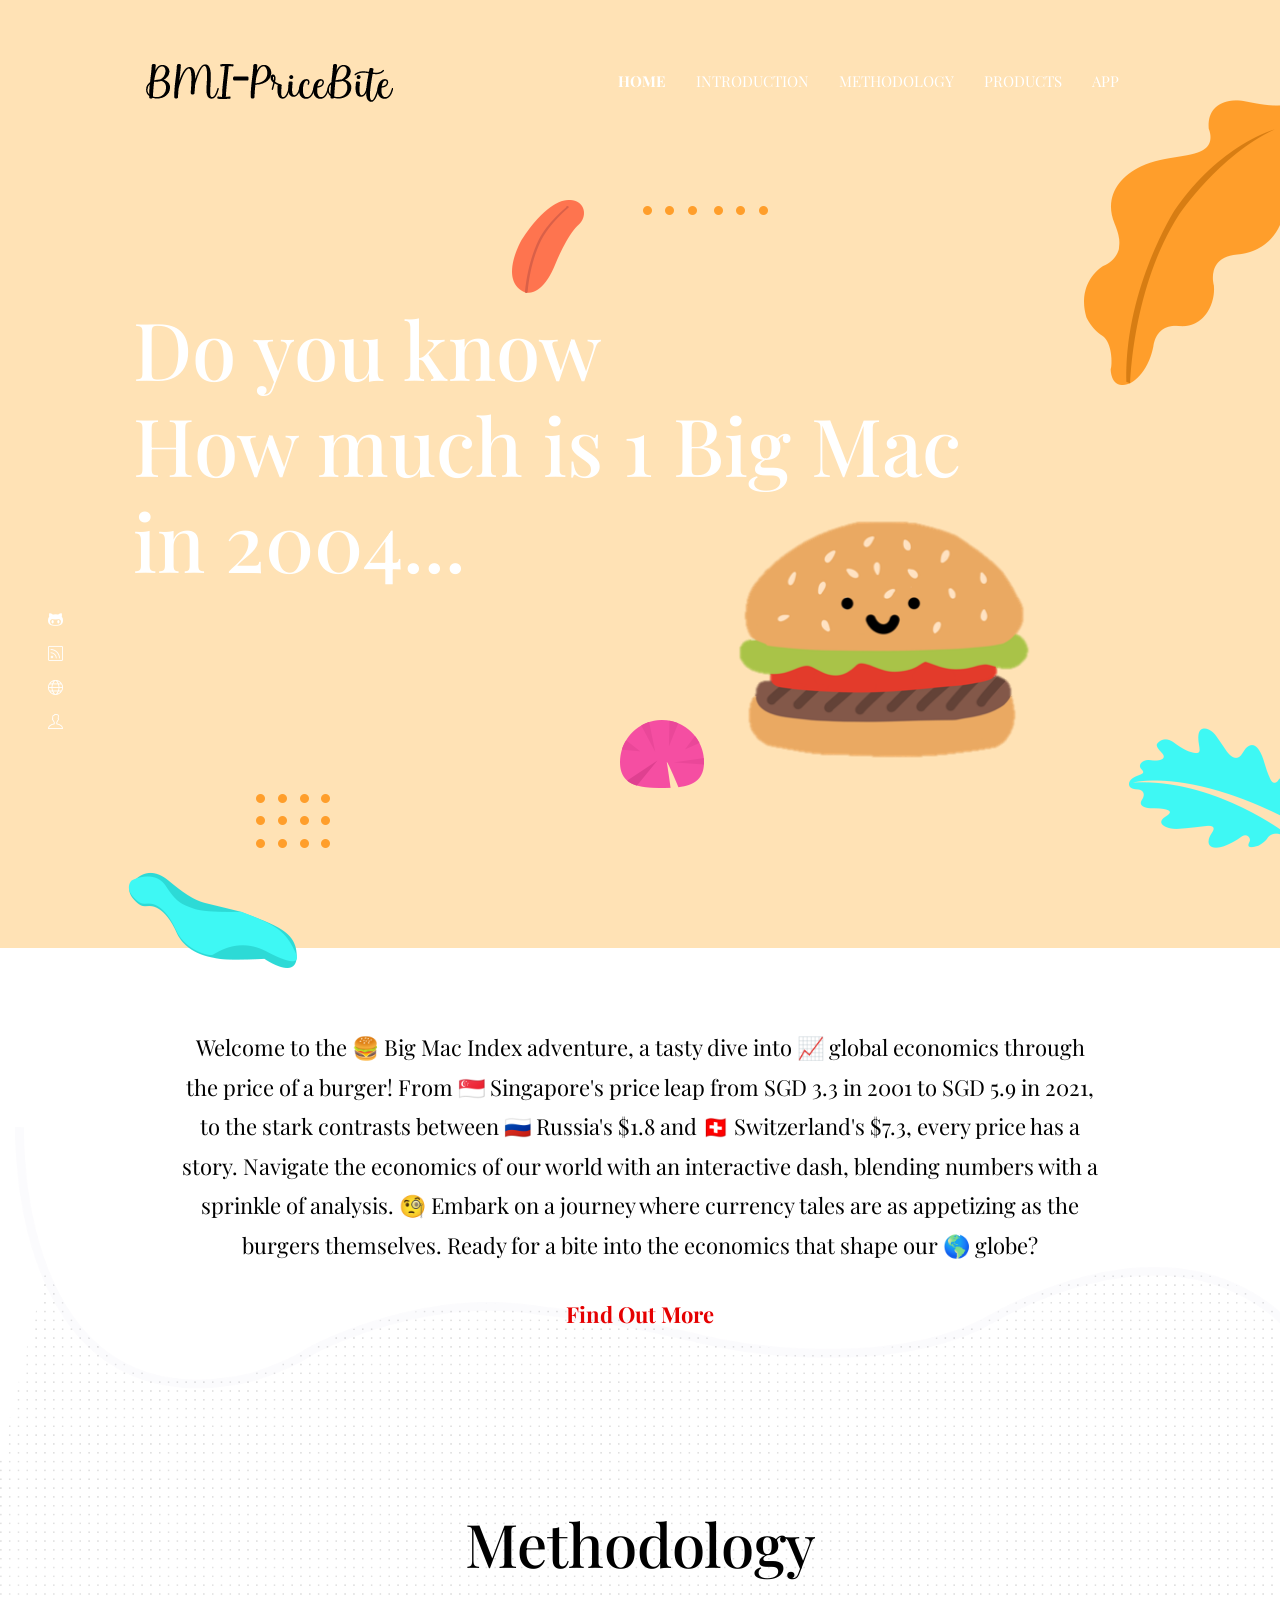
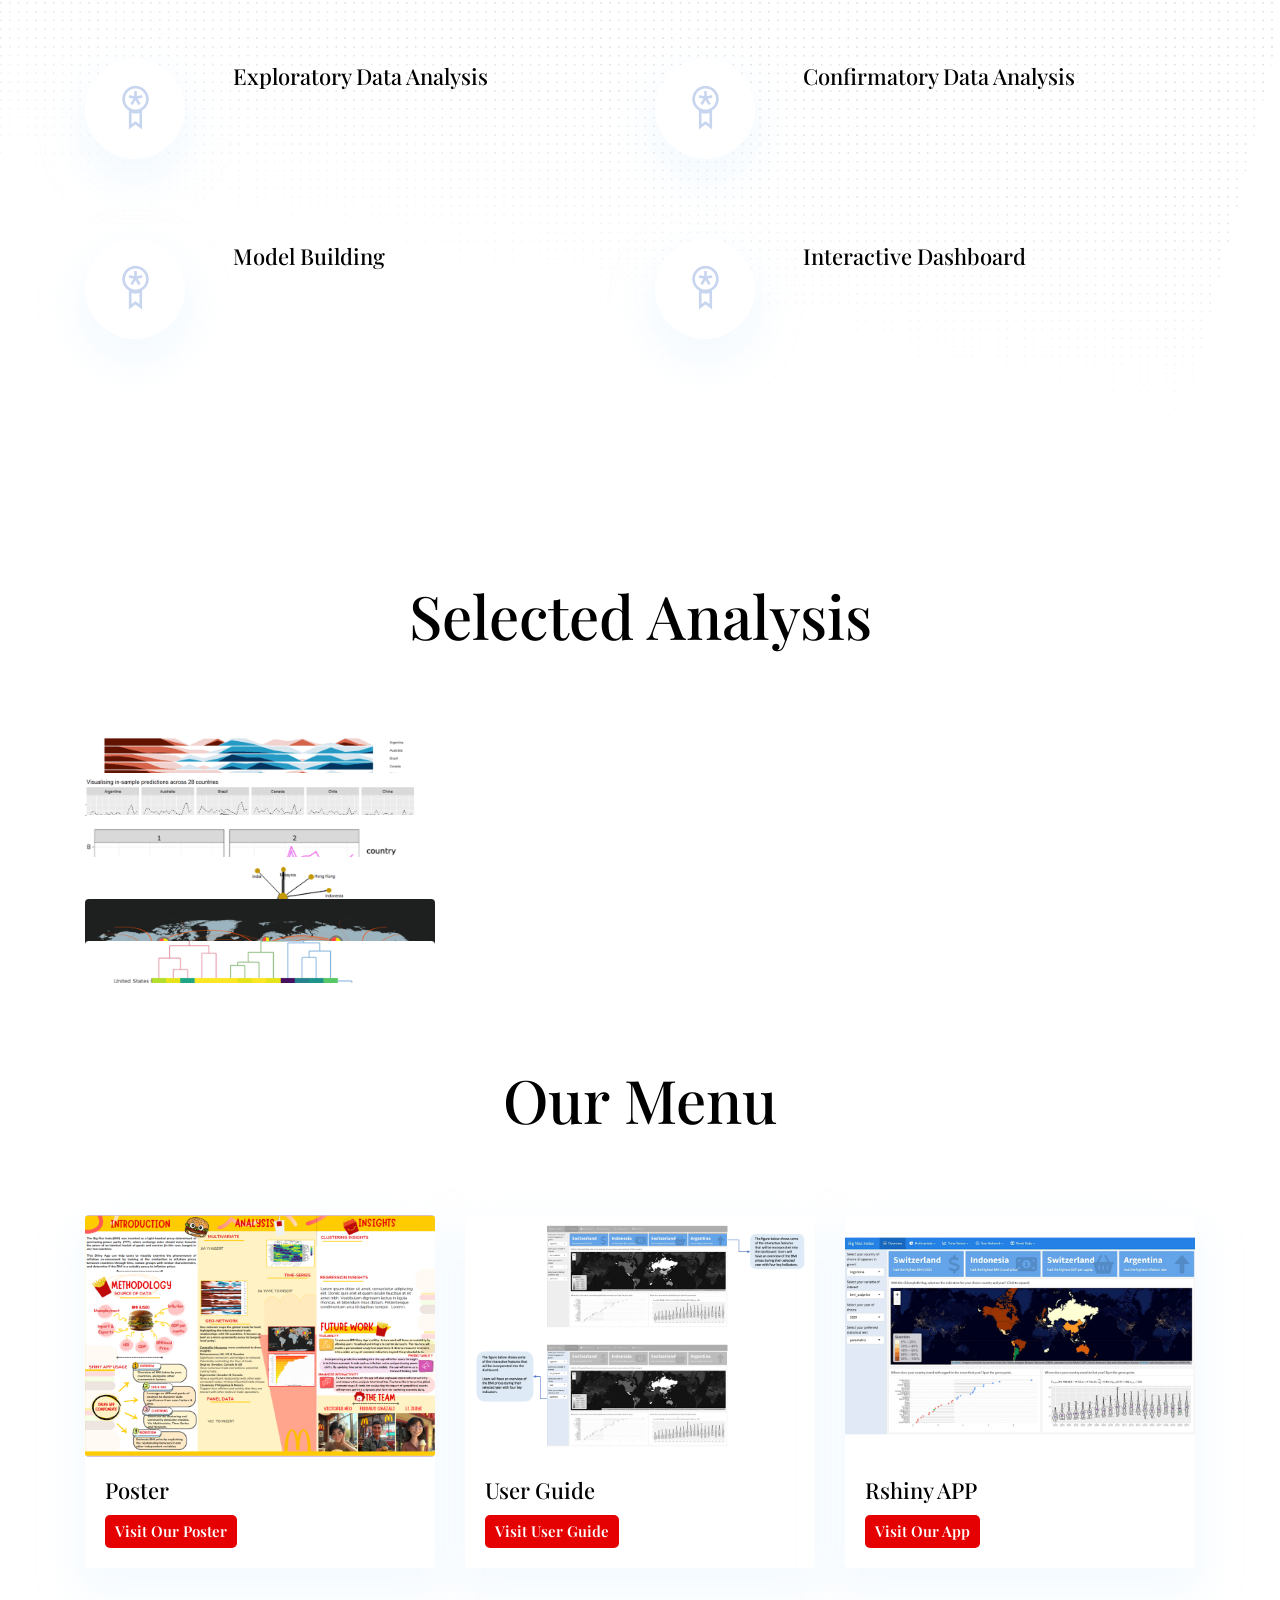
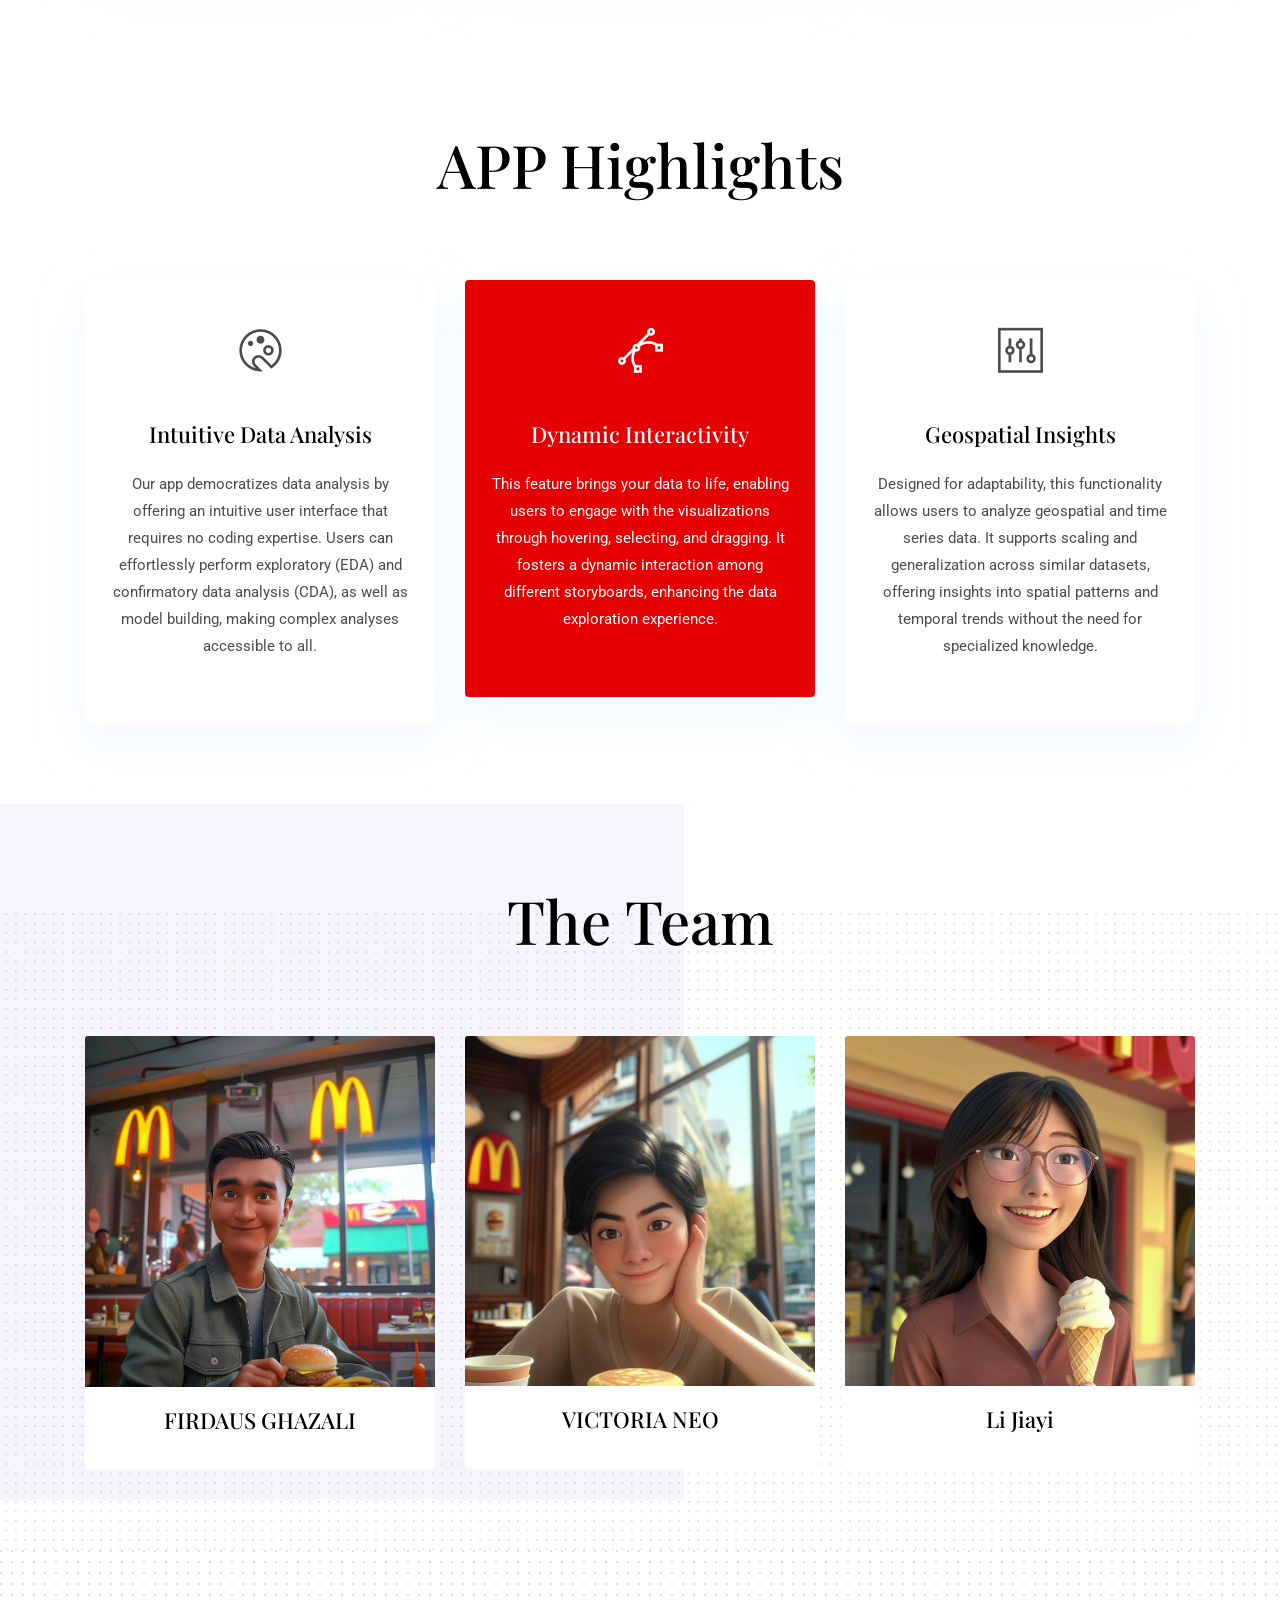
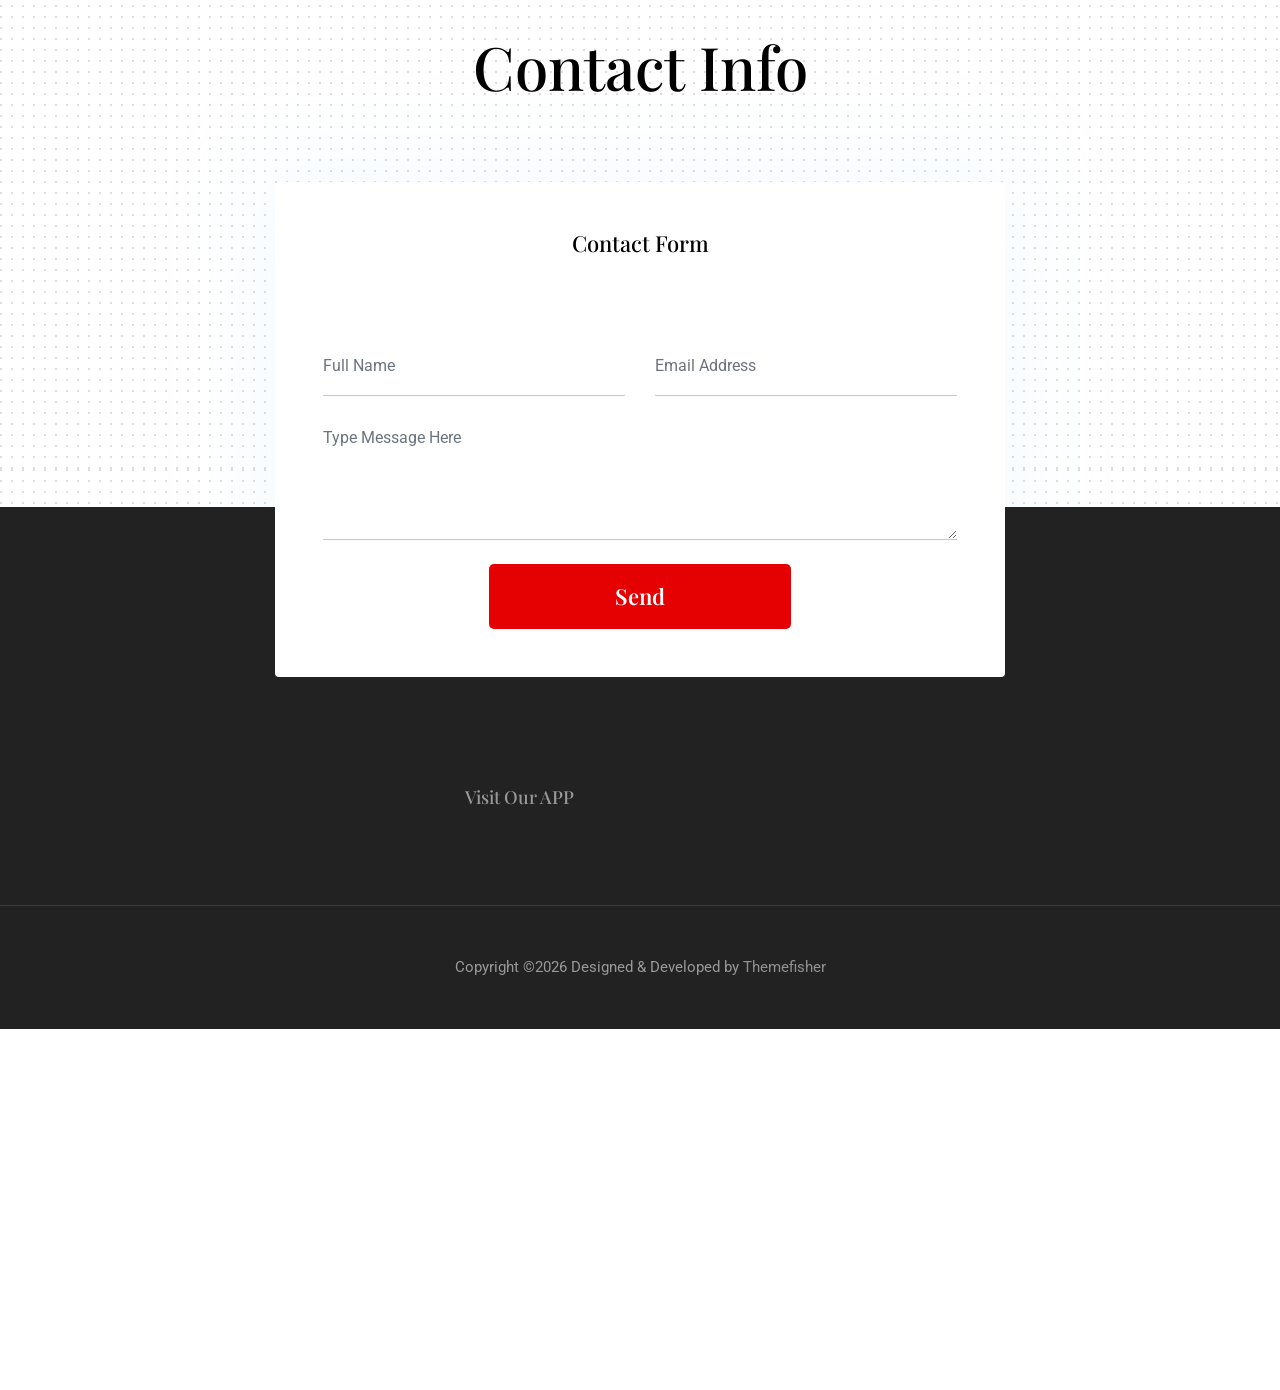
==== commit a901e02d: "update hp" ====
--- a/theme/index.html
+++ b/theme/index.html
@@ -135,7 +135,67 @@
 </section>
 <!-- /about -->
 
-
+<!-- method -->
+<section class="section position-relative">
+  <div class="container">
+    <div class="row">
+      <div class="col-lg-12 text-center">
+        <h2 class="section-title">Methodology</h2>
+      </div>
+      <div class="col-lg-6 col-md-6 mb-80">
+        <div class="d-flex">
+          <div class="mr-lg-5 mr-3">
+            <i class="ti-medall icon icon-light icon-bg bg-white shadow rounded-circle d-block"></i>
+          </div>
+          <div>
+            <p class="text-dark mb-1"></p>
+            <h4>Exploratory Data Analysis</h4>
+            <p class="mb-0 text-light"></p>
+          </div>
+        </div>
+      </div>
+      <div class="col-lg-6 col-md-6 mb-80">
+        <div class="d-flex">
+          <div class="mr-lg-5 mr-3">
+            <i class="ti-medall icon icon-light icon-bg bg-white shadow rounded-circle d-block"></i>
+          </div>
+          <div>
+            <p class="text-dark mb-1"></p>
+            <h4>Confirmatory Data Analysis</h4>
+            <p class="mb-0 text-light"></p>
+          </div>
+        </div>
+      </div>
+      <div class="col-lg-6 col-md-6 mb-80">
+        <div class="d-flex">
+          <div class="mr-lg-5 mr-3">
+            <i class="ti-medall icon icon-light icon-bg bg-white shadow rounded-circle d-block"></i>
+          </div>
+          <div>
+            <p class="text-dark mb-1"></p>
+            <h4>Model Building</h4>
+            <p class="mb-0 text-light"></p>
+          </div>
+        </div>
+      </div>
+      <div class="col-lg-6 col-md-6 mb-80">
+        <div class="d-flex">
+          <div class="mr-lg-5 mr-3">
+            <i class="ti-medall icon icon-light icon-bg bg-white shadow rounded-circle d-block"></i>
+          </div>
+          <div>
+            <p class="text-dark mb-1"></p>
+            <h4>Interactive Dashboard</h4>
+            <p class="mb-0 text-light"></p>
+          </div>
+        </div>
+      </div>
+    </div>
+  </div>
+  <!-- bg image -->
+  <img class="img-fluid edu-bg-image w-100" src="images/backgrounds/education-bg.png" alt="bg-image">
+</section>
+<!-- /education -->
 
 
 <!-- analysis -->
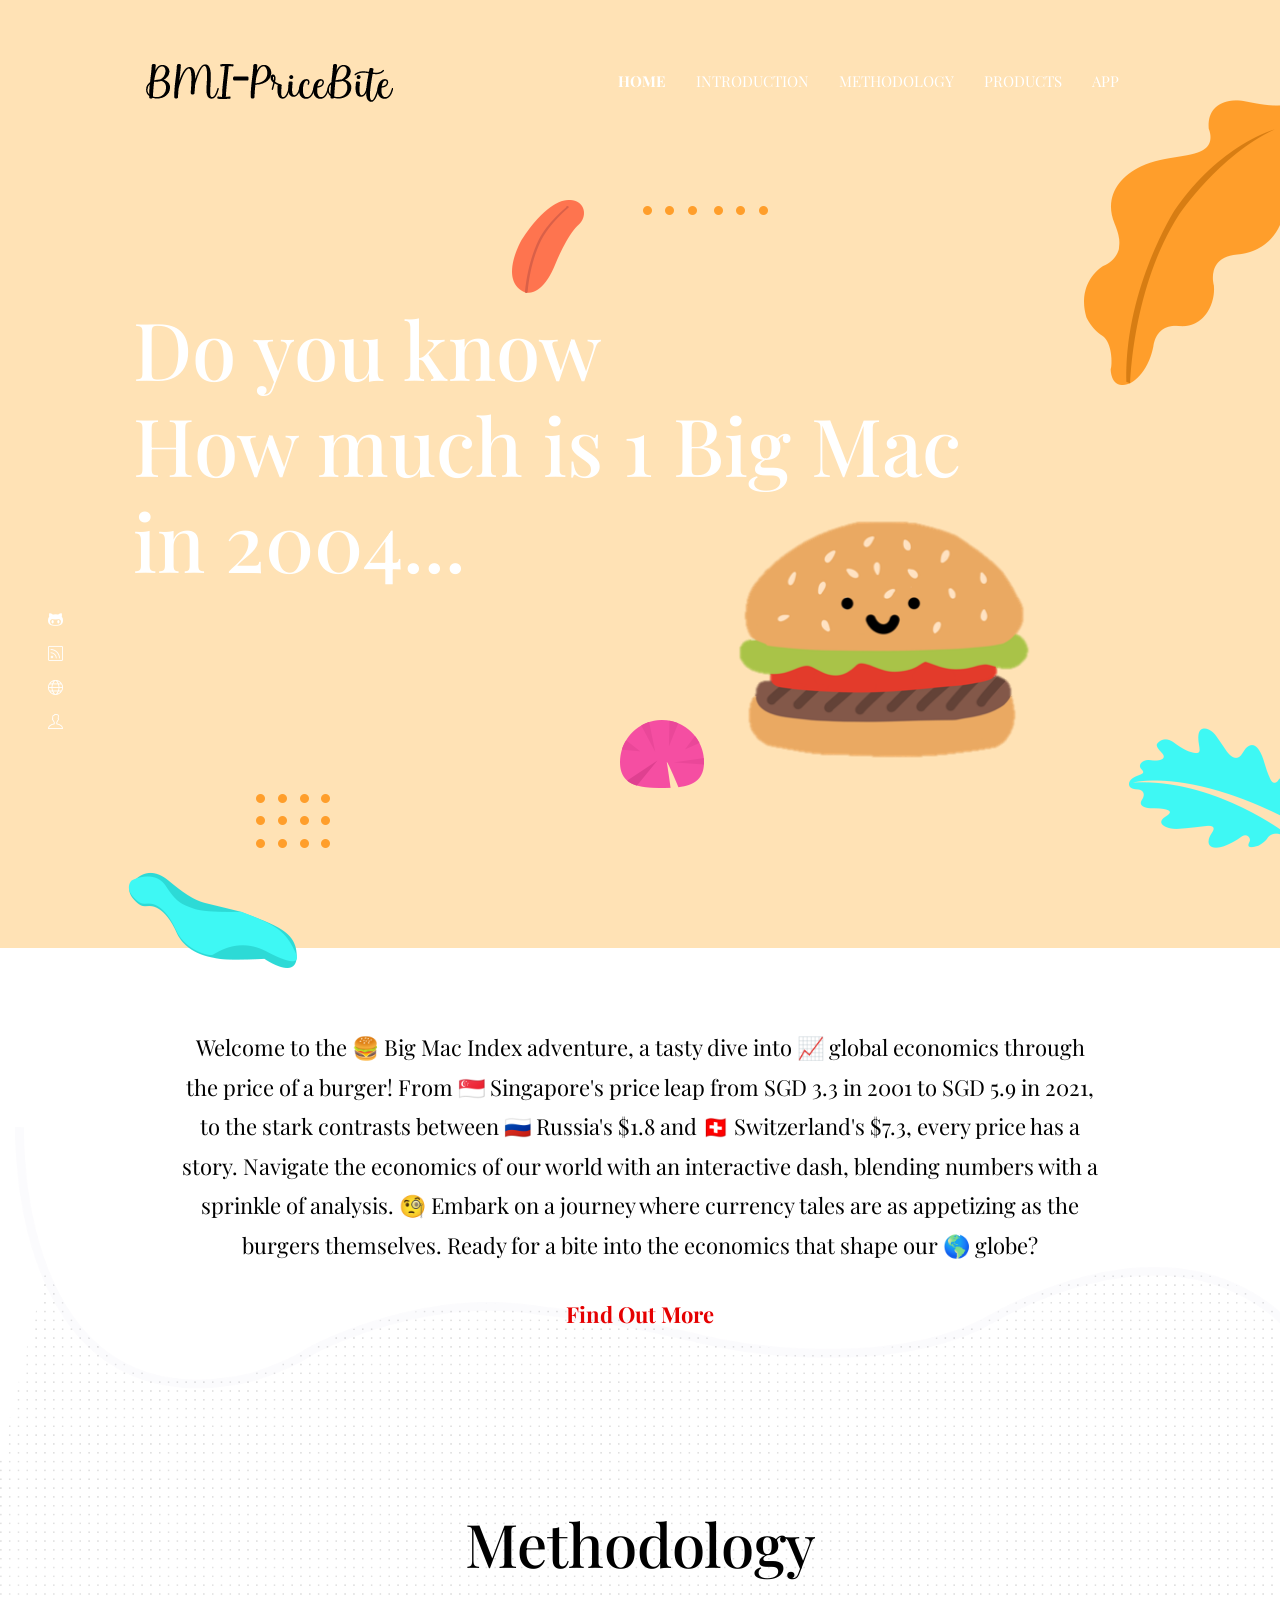
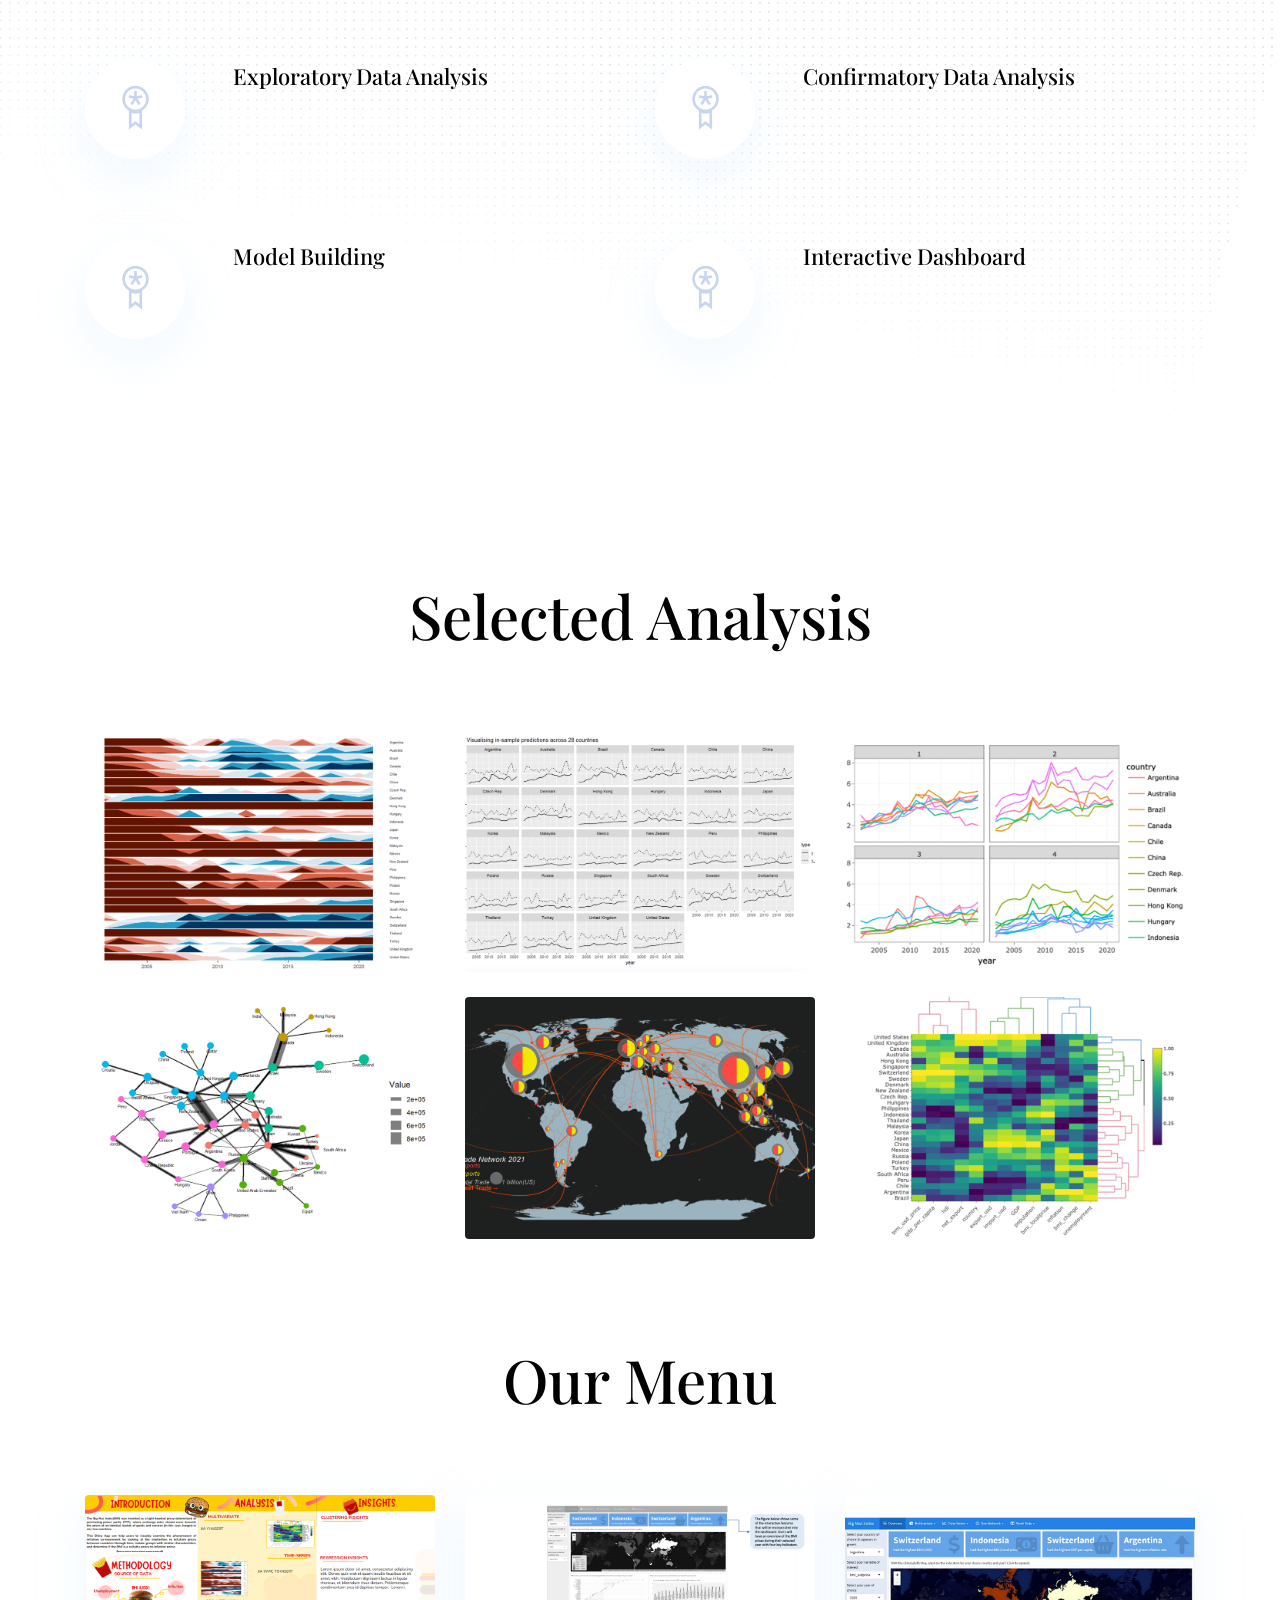
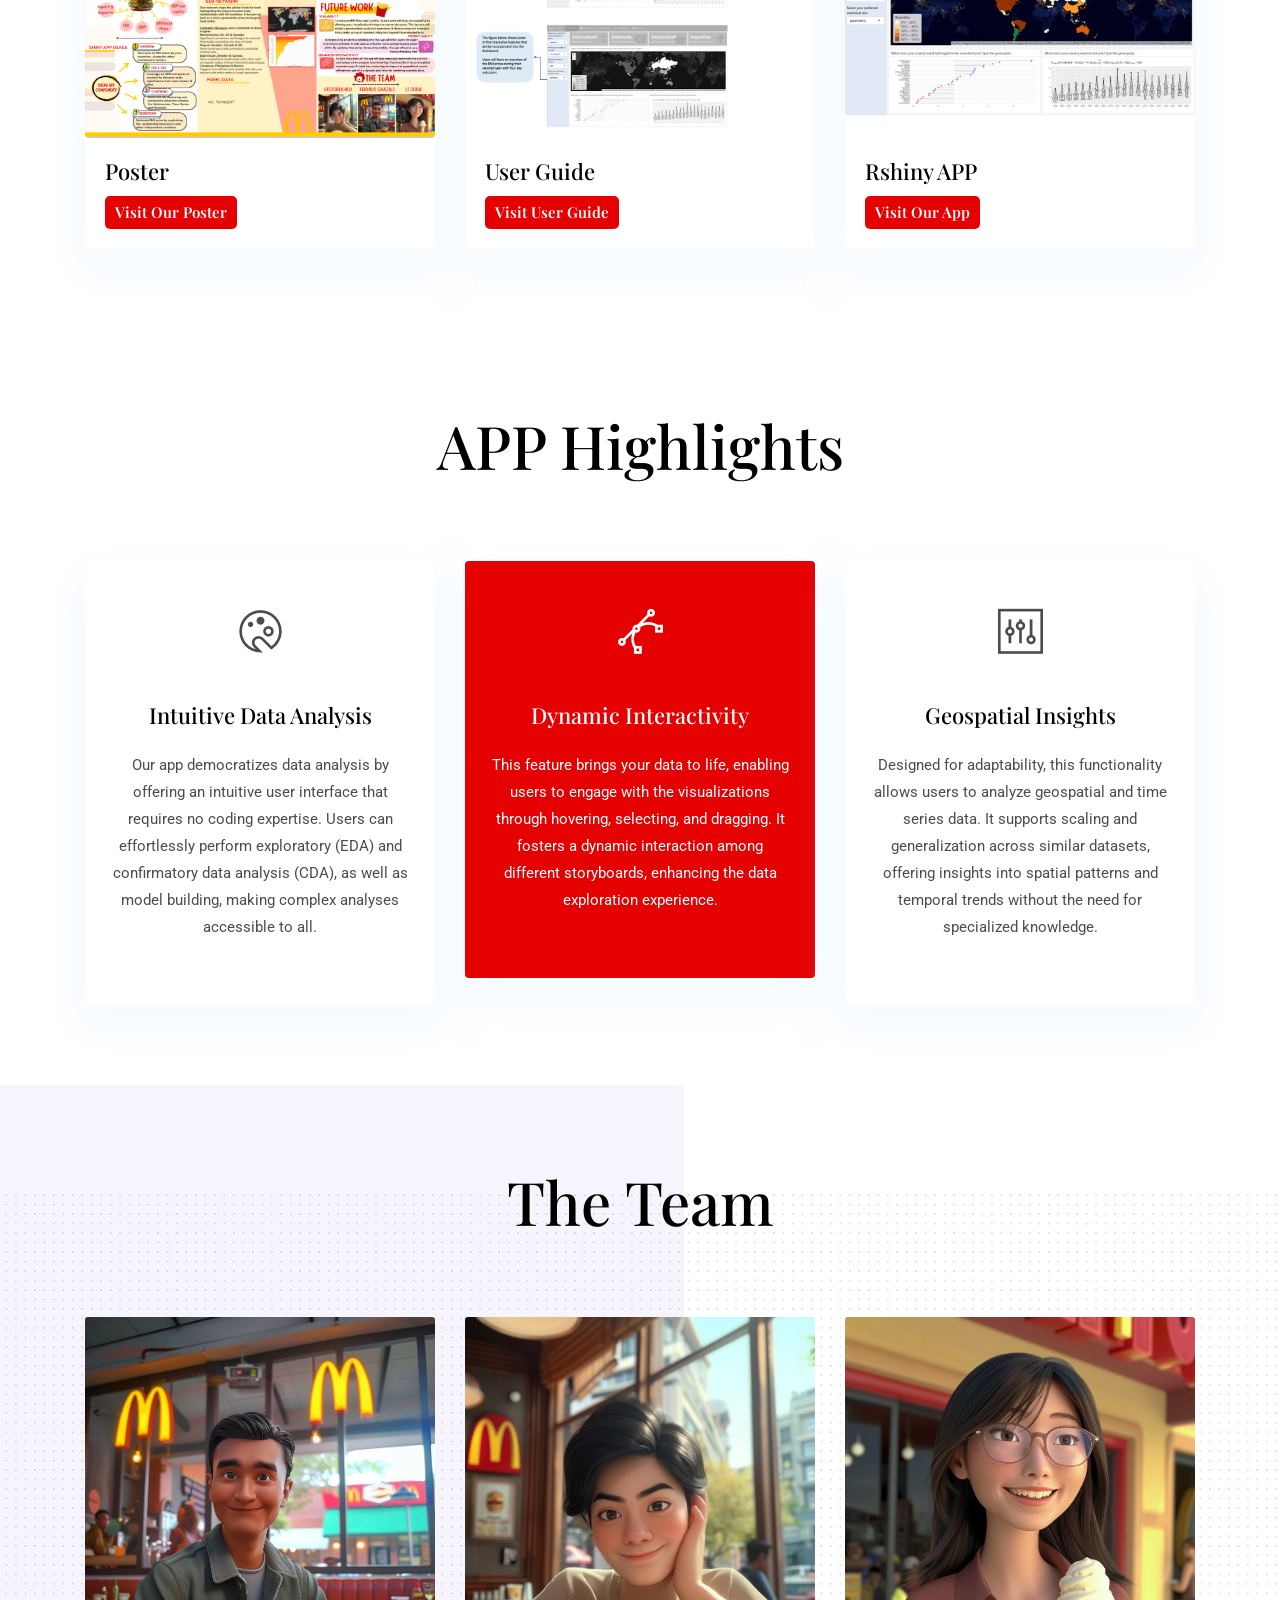
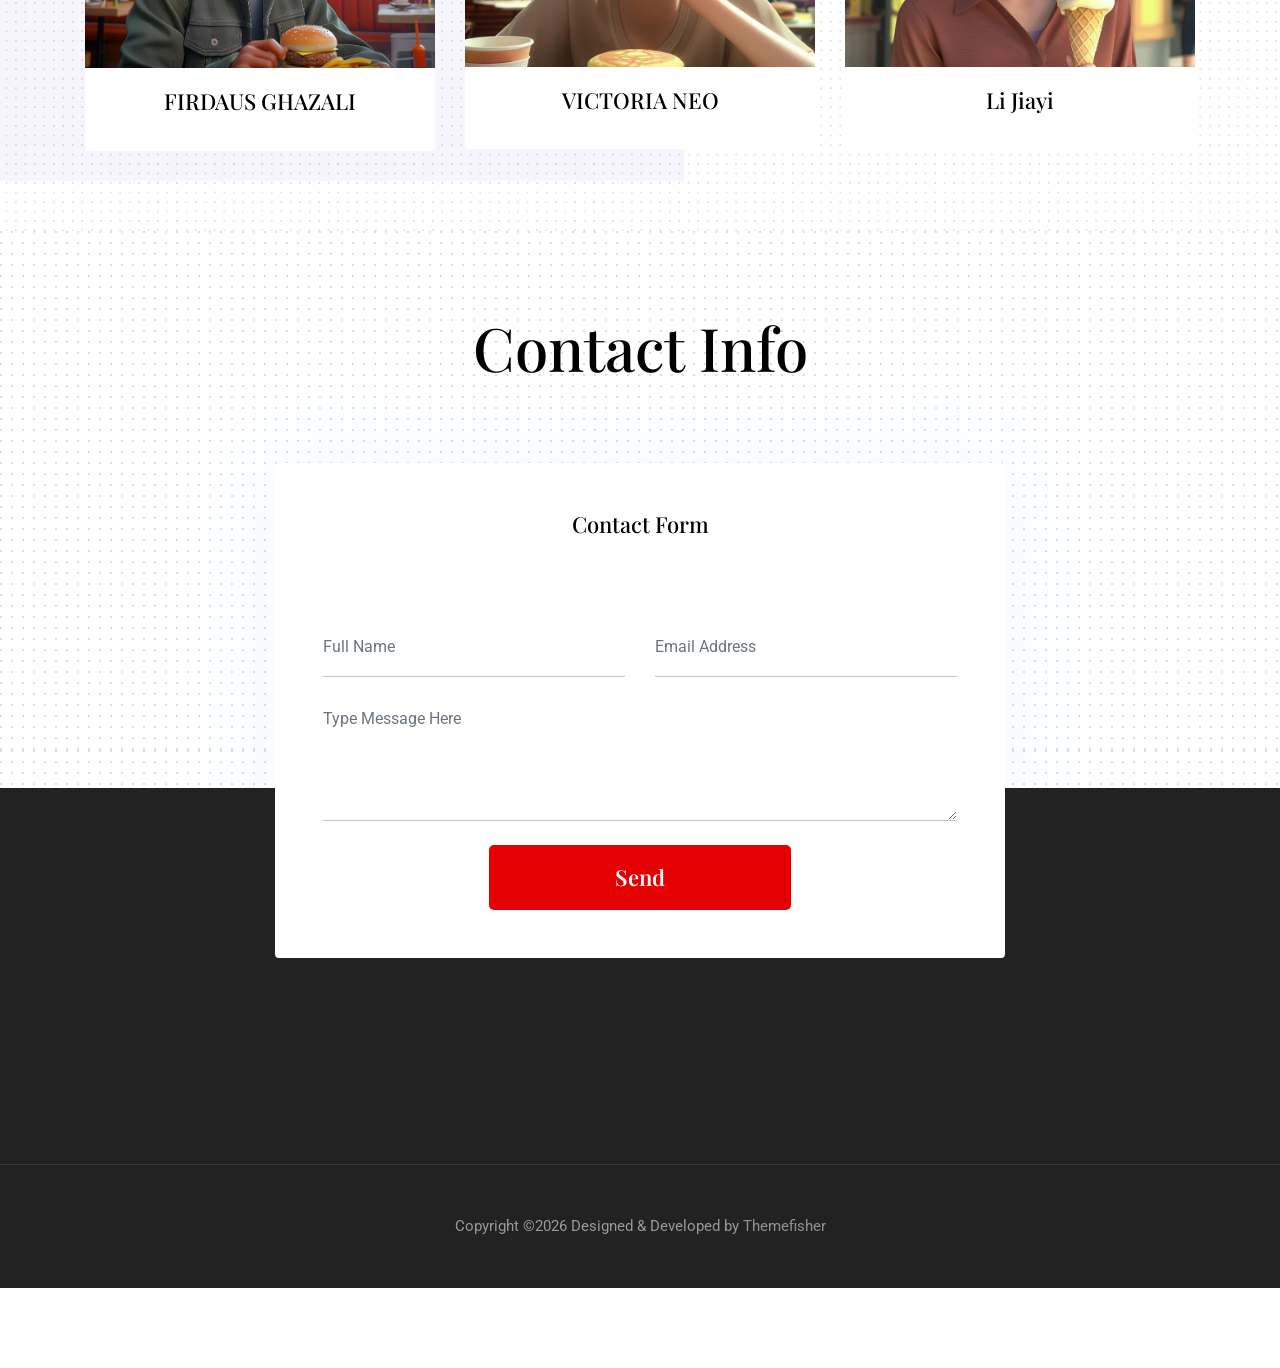
==== commit 7d0e541f: "update link" ====
--- a/theme/index.html
+++ b/theme/index.html
@@ -439,7 +439,7 @@
           <p class="text-white paragraph-lg font-secondary"></p>
         </div>
         <div class="col-md-4">
-          <h5 class="text-light">Visit Our APP</h5>
+          <h5 class="text-light"></h5>
           <p class="text-white paragraph-lg font-secondary"></p>
         </div>
         <div class="col-md-4">
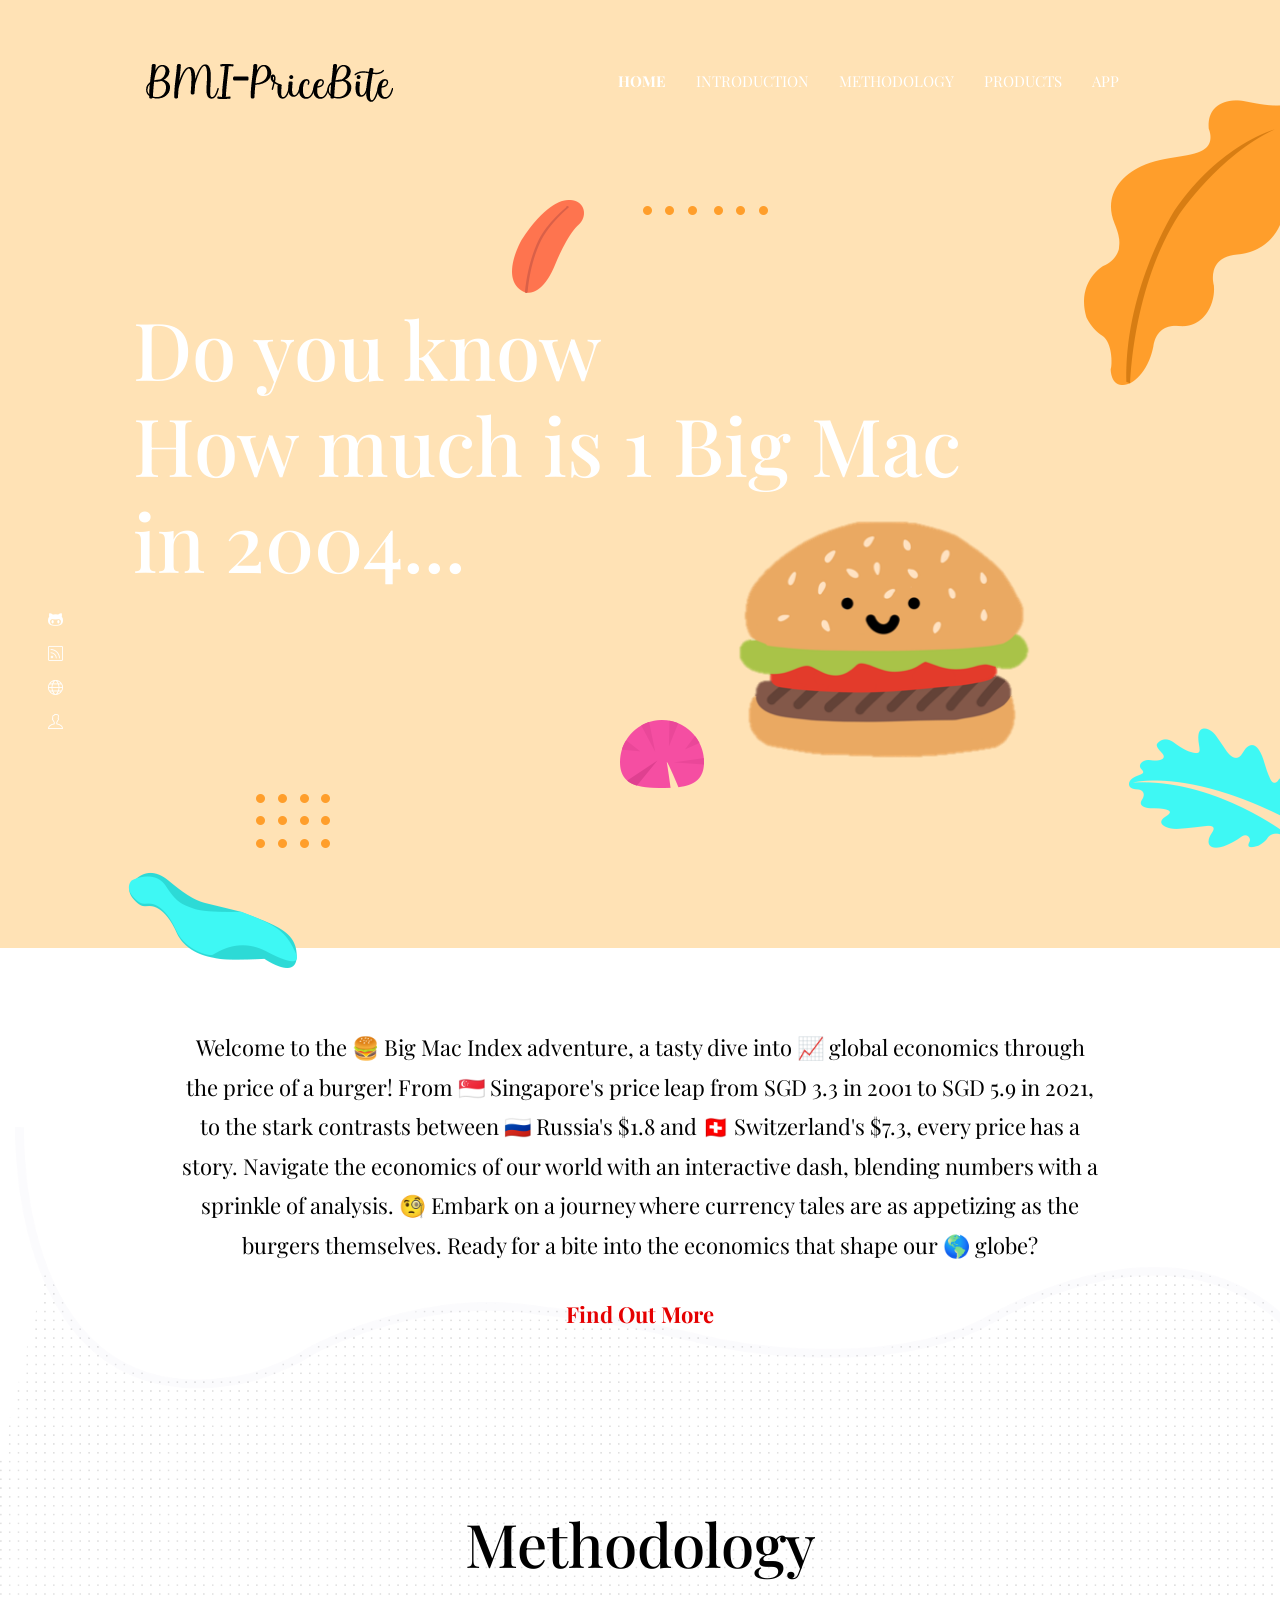
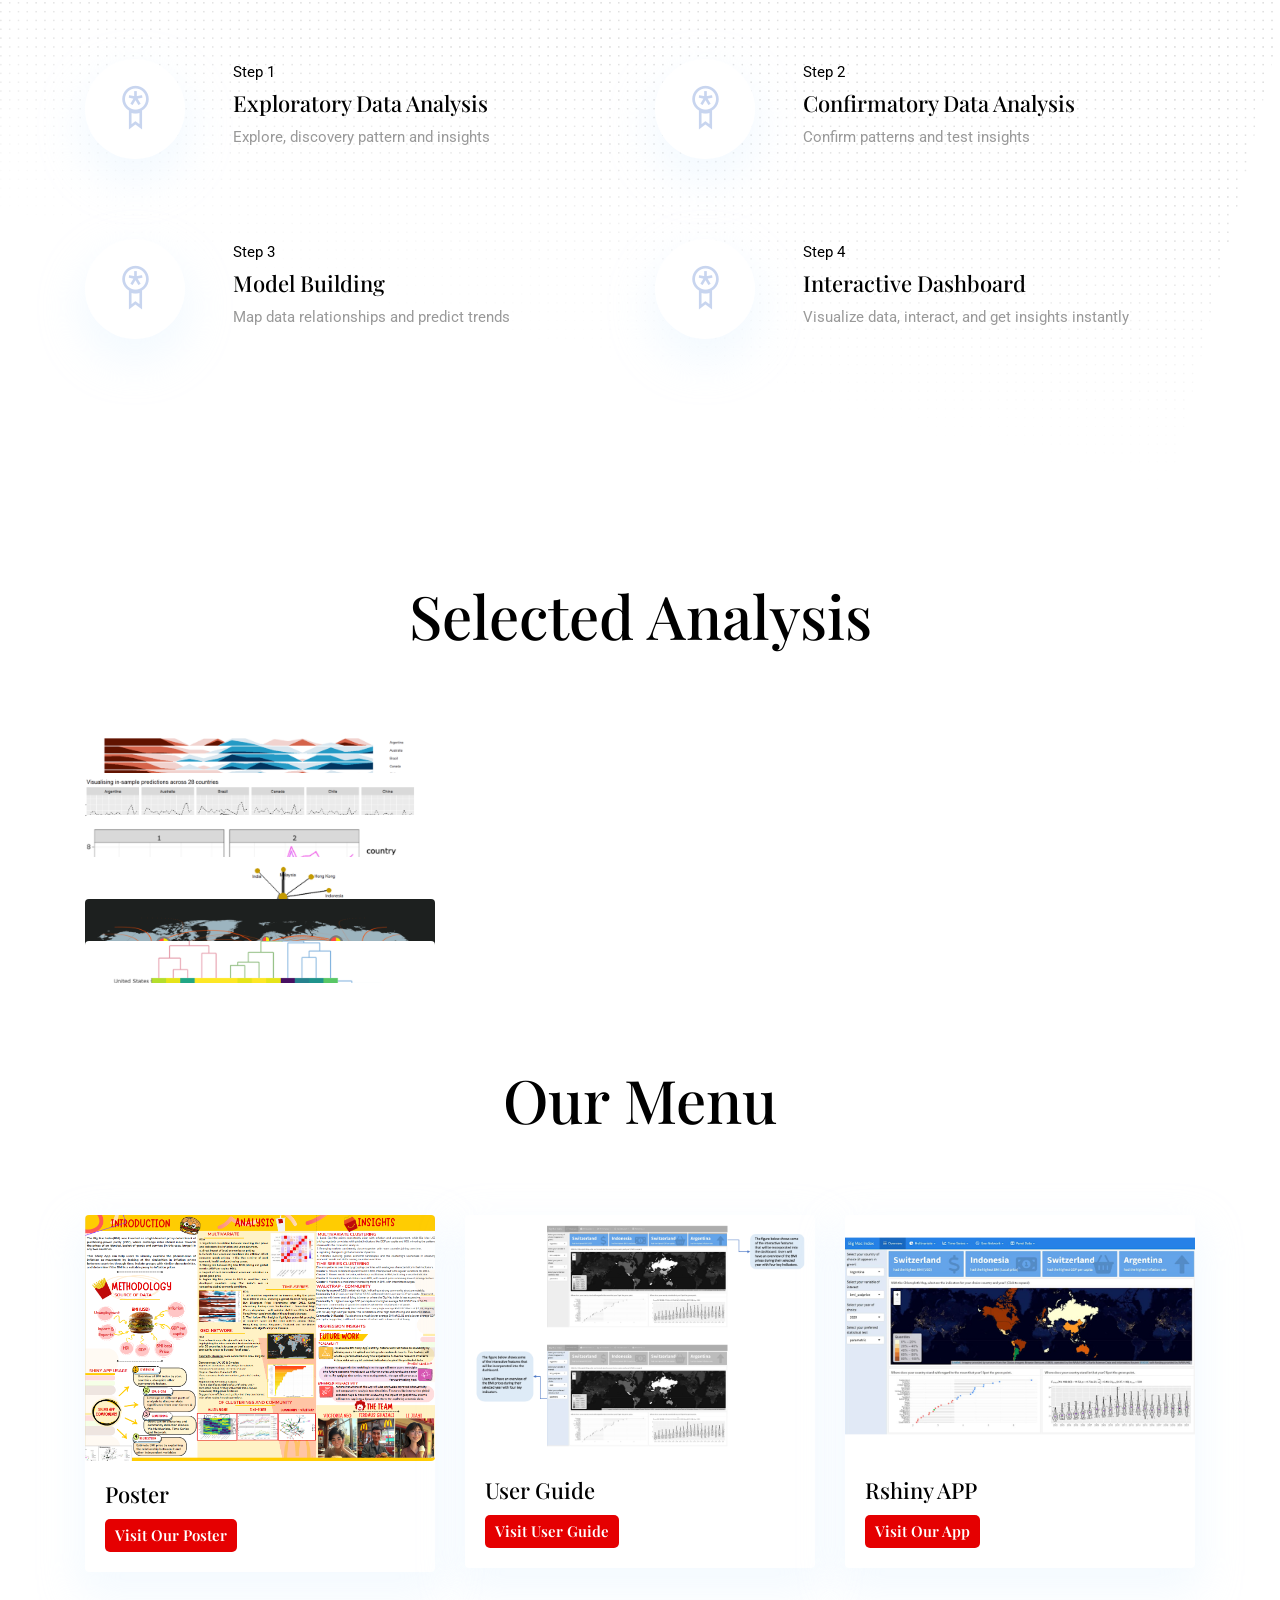
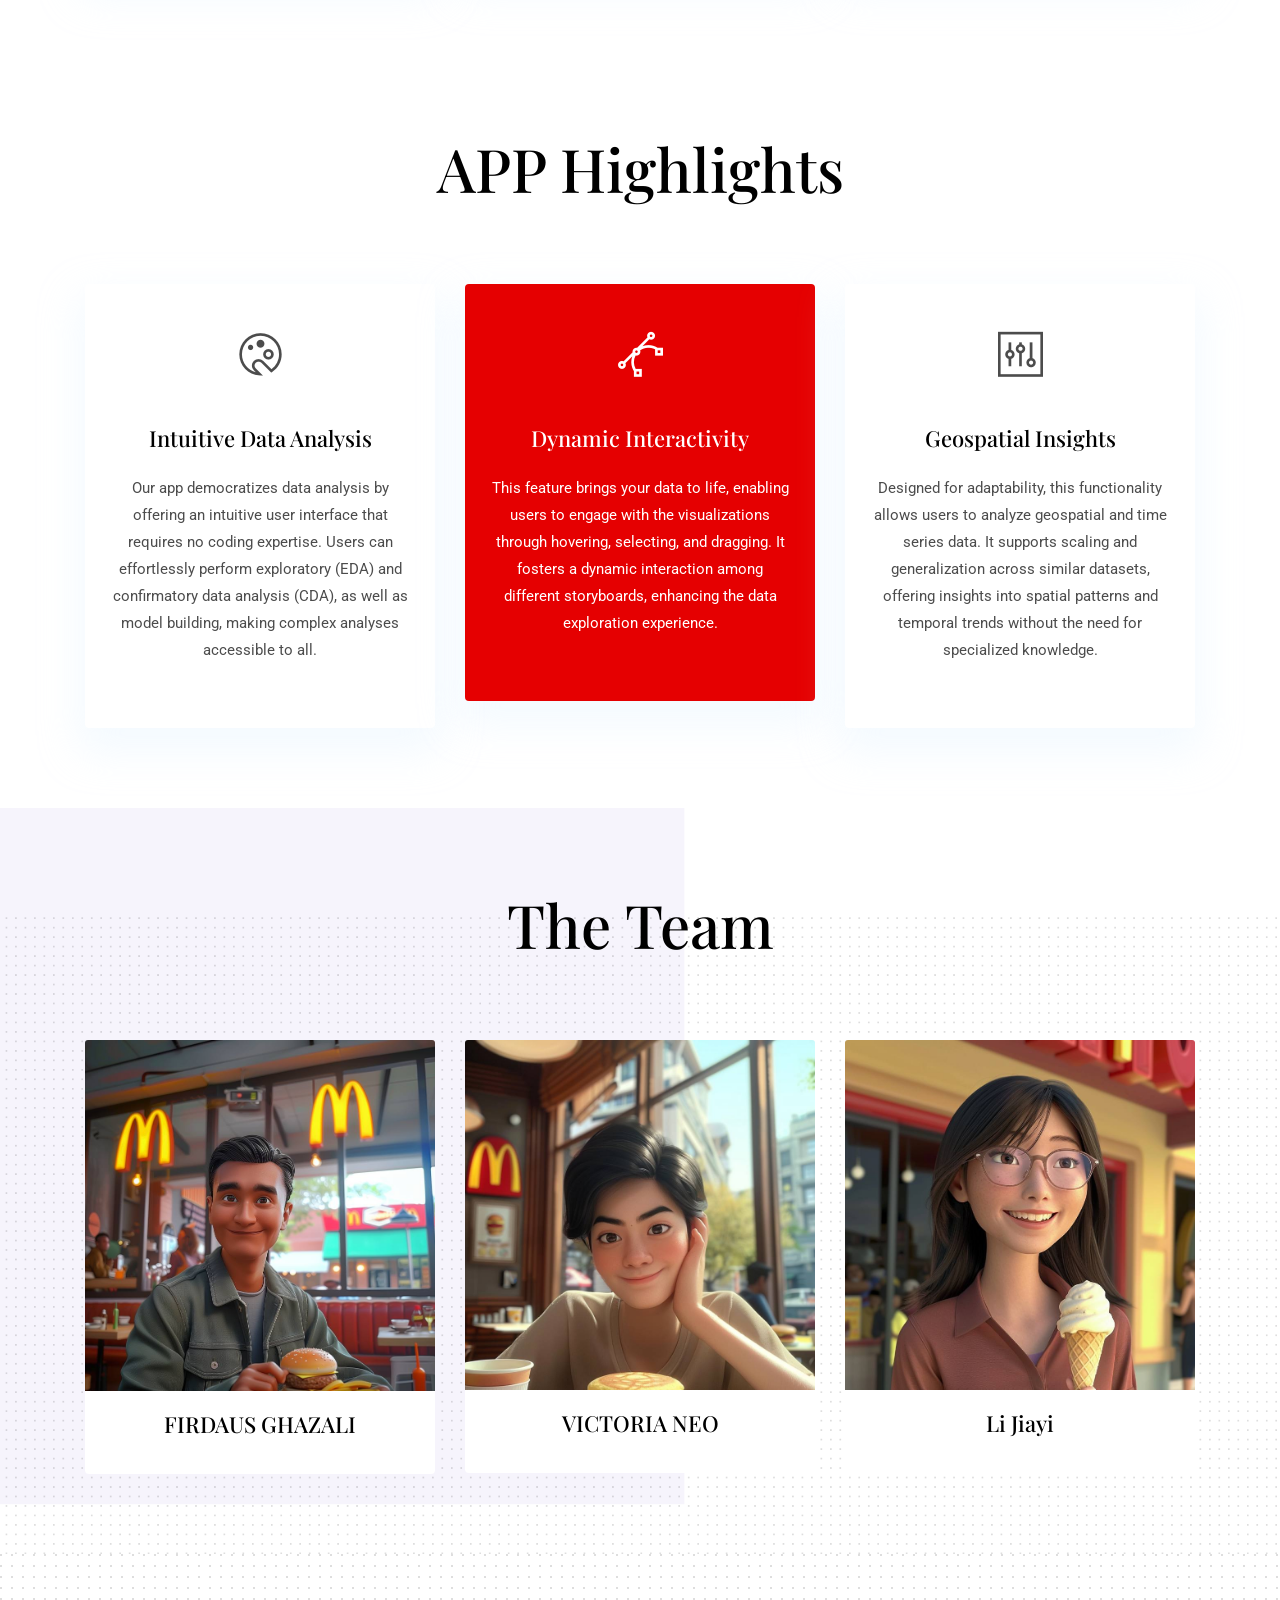
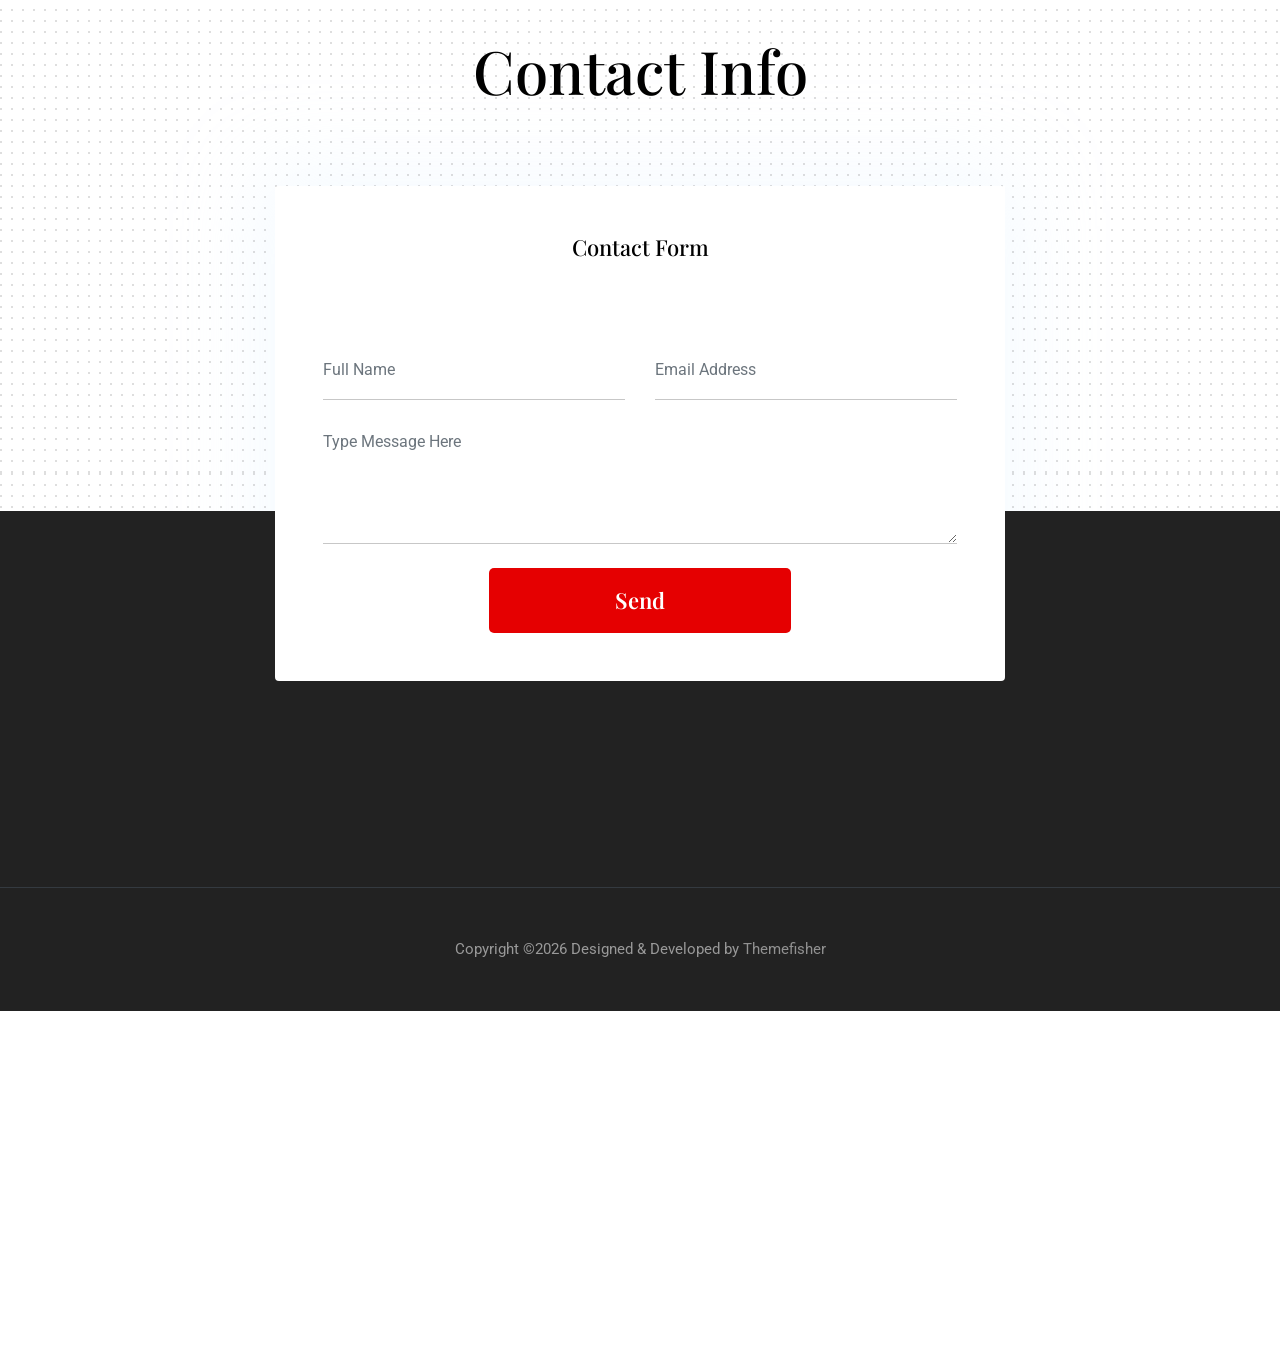
==== commit 632b3c17: "update info" ====
--- a/theme/index.html
+++ b/theme/index.html
@@ -148,9 +148,9 @@
             <i class="ti-medall icon icon-light icon-bg bg-white shadow rounded-circle d-block"></i>
           </div>
           <div>
-            <p class="text-dark mb-1"></p>
+            <p class="text-dark mb-1">Step 1</p>
             <h4>Exploratory Data Analysis</h4>
-            <p class="mb-0 text-light"></p>
+            <p class="mb-0 text-light">Explore, discovery pattern and insights</p>
           </div>
         </div>
       </div>
@@ -160,9 +160,9 @@
             <i class="ti-medall icon icon-light icon-bg bg-white shadow rounded-circle d-block"></i>
           </div>
           <div>
-            <p class="text-dark mb-1"></p>
+            <p class="text-dark mb-1">Step 2</p>
             <h4>Confirmatory Data Analysis</h4>
-            <p class="mb-0 text-light"></p>
+            <p class="mb-0 text-light">Confirm patterns and test insights</p>
           </div>
         </div>
       </div>
@@ -172,9 +172,9 @@
             <i class="ti-medall icon icon-light icon-bg bg-white shadow rounded-circle d-block"></i>
           </div>
           <div>
-            <p class="text-dark mb-1"></p>
+            <p class="text-dark mb-1">Step 3</p>
             <h4>Model Building</h4>
-            <p class="mb-0 text-light"></p>
+            <p class="mb-0 text-light">Map data relationships and predict trends</p>
           </div>
         </div>
       </div>
@@ -184,9 +184,9 @@
             <i class="ti-medall icon icon-light icon-bg bg-white shadow rounded-circle d-block"></i>
           </div>
           <div>
-            <p class="text-dark mb-1"></p>
+            <p class="text-dark mb-1">Step 4</p>
             <h4>Interactive Dashboard</h4>
-            <p class="mb-0 text-light"></p>
+            <p class="mb-0 text-light">Visualize data, interact, and get insights instantly</p>
           </div>
         </div>
       </div>
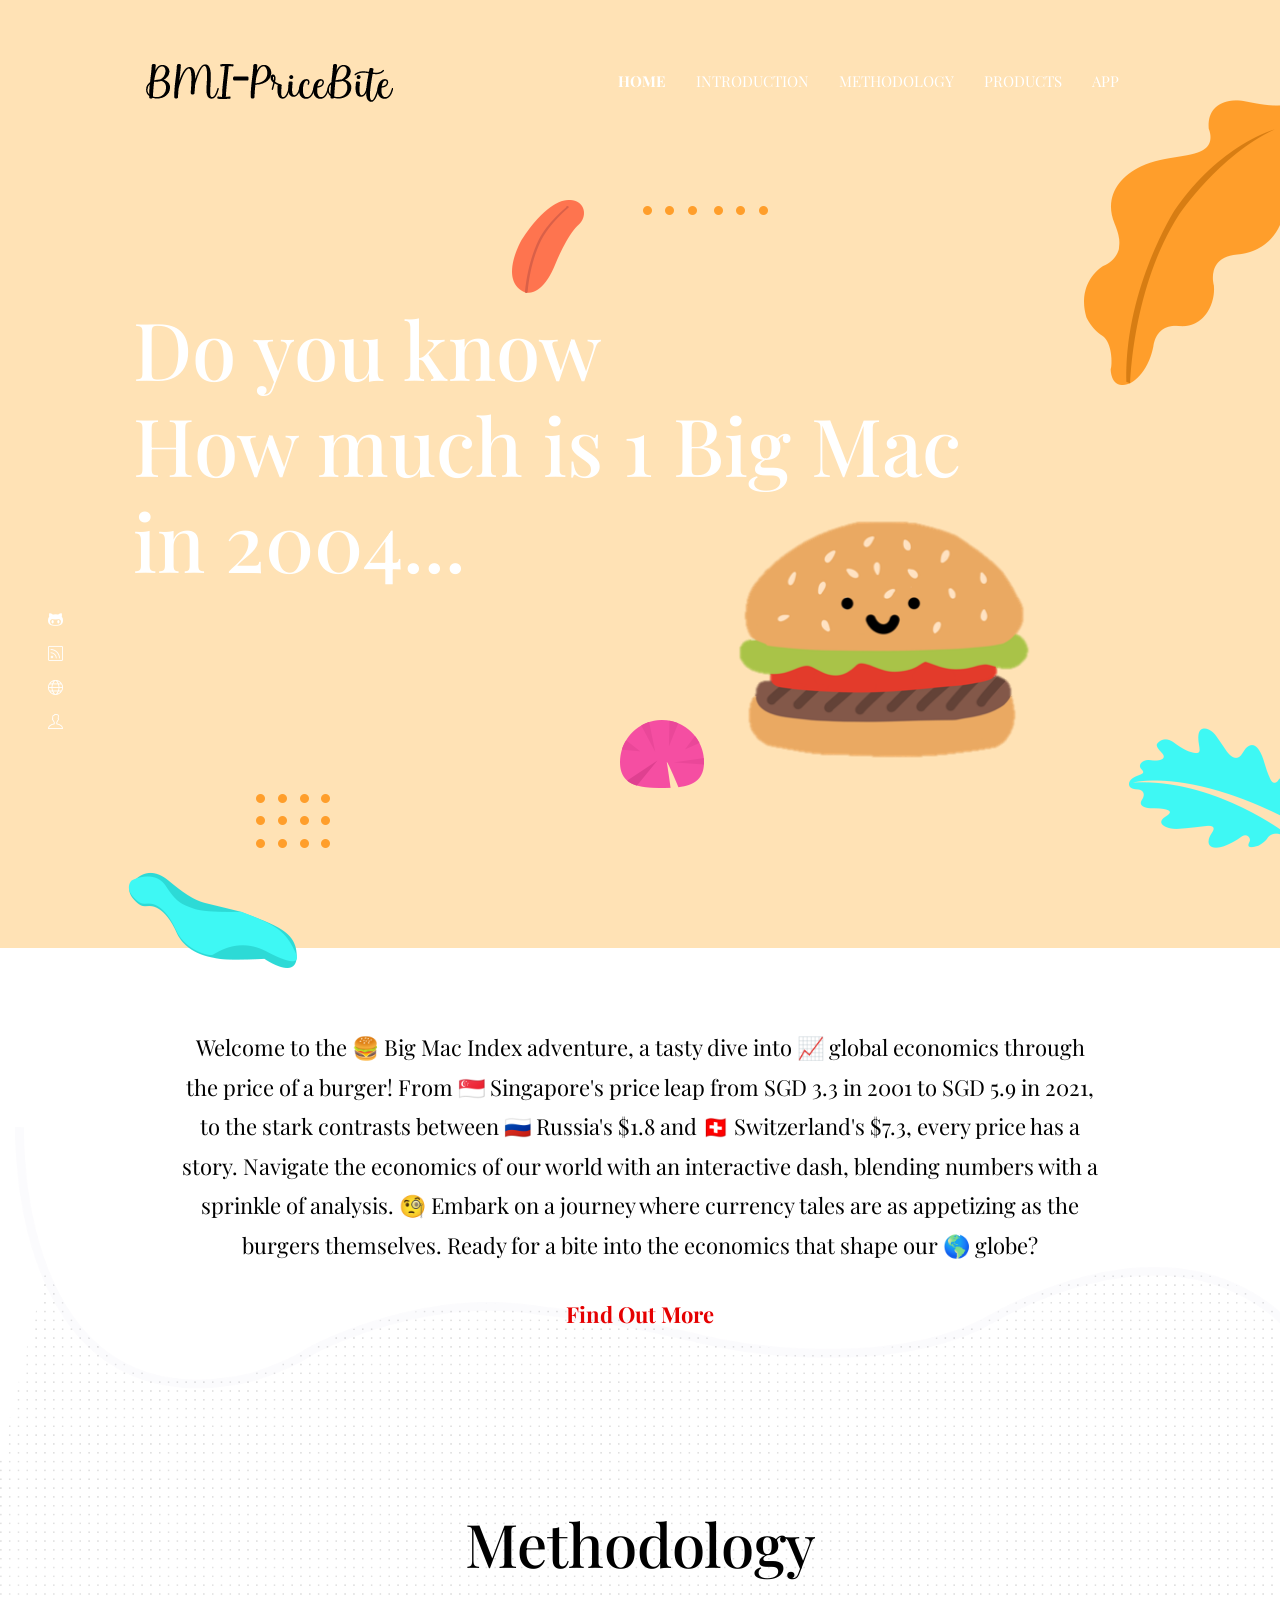
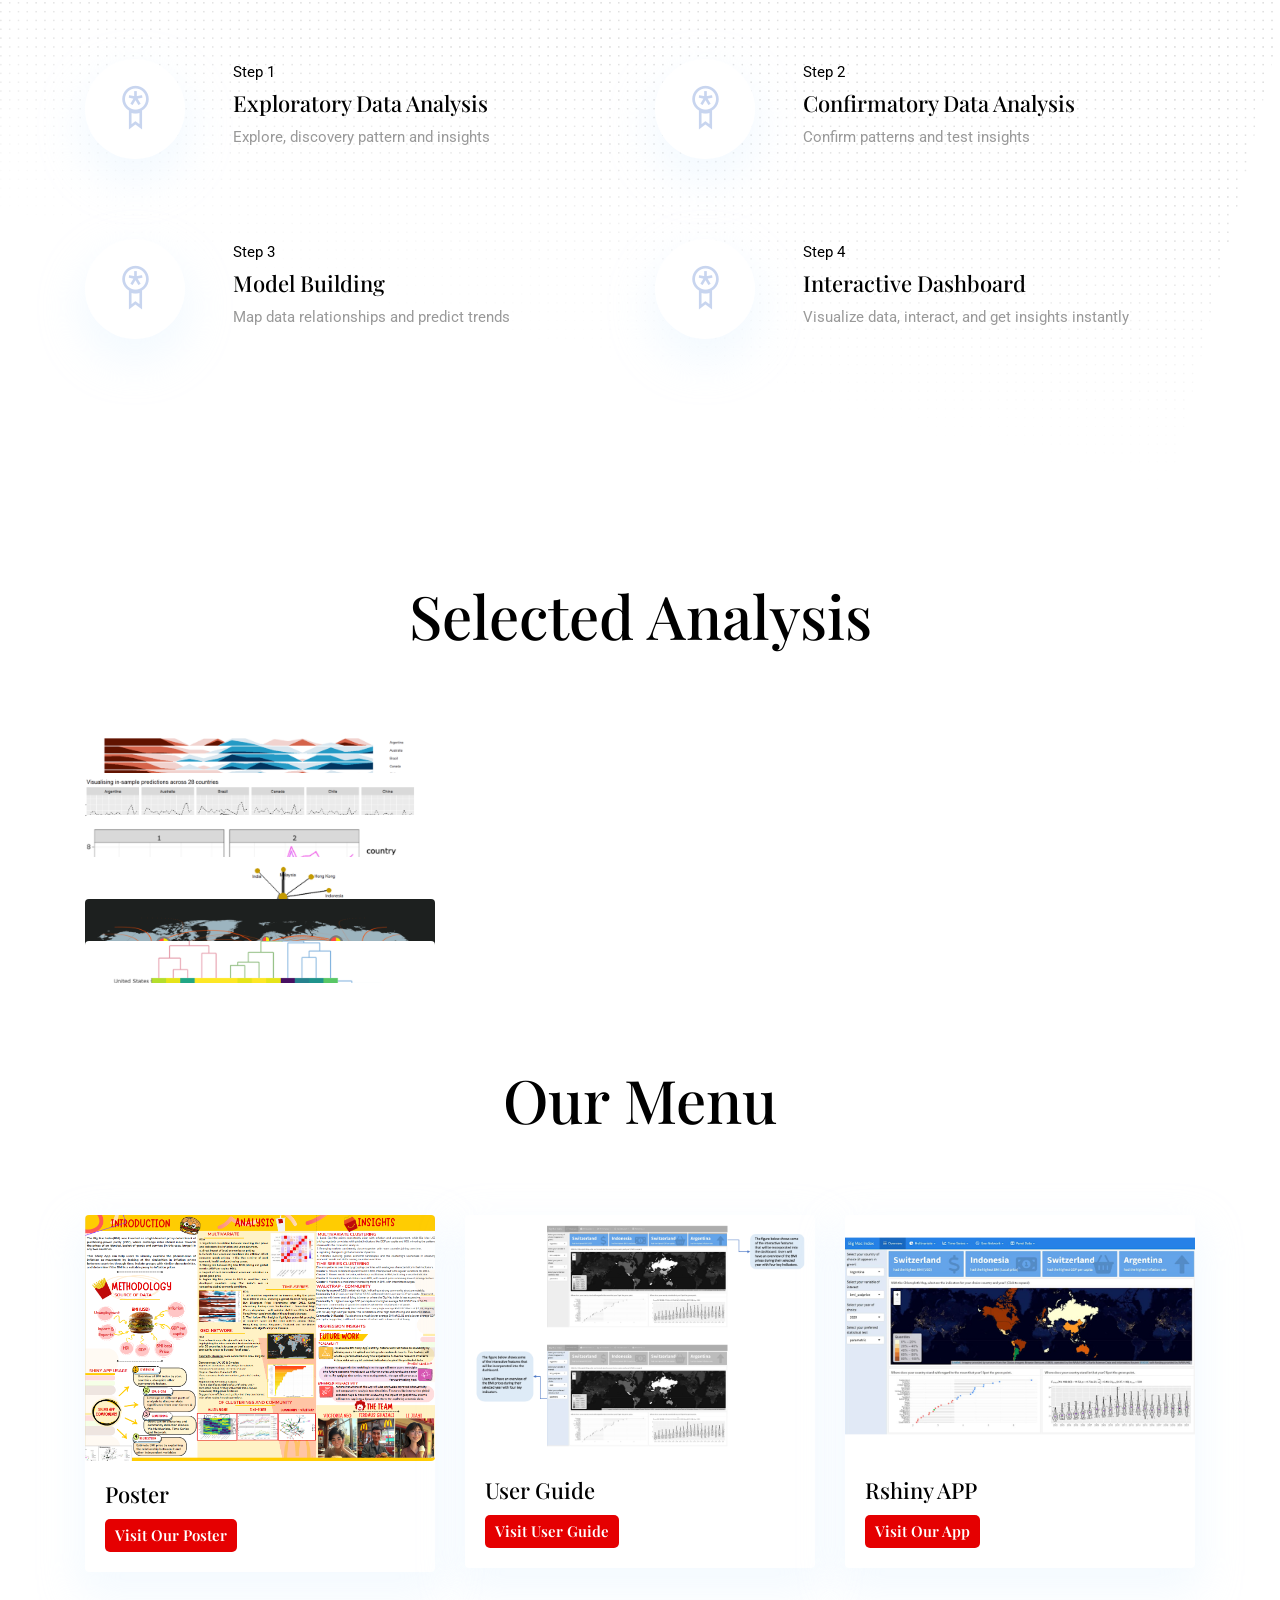
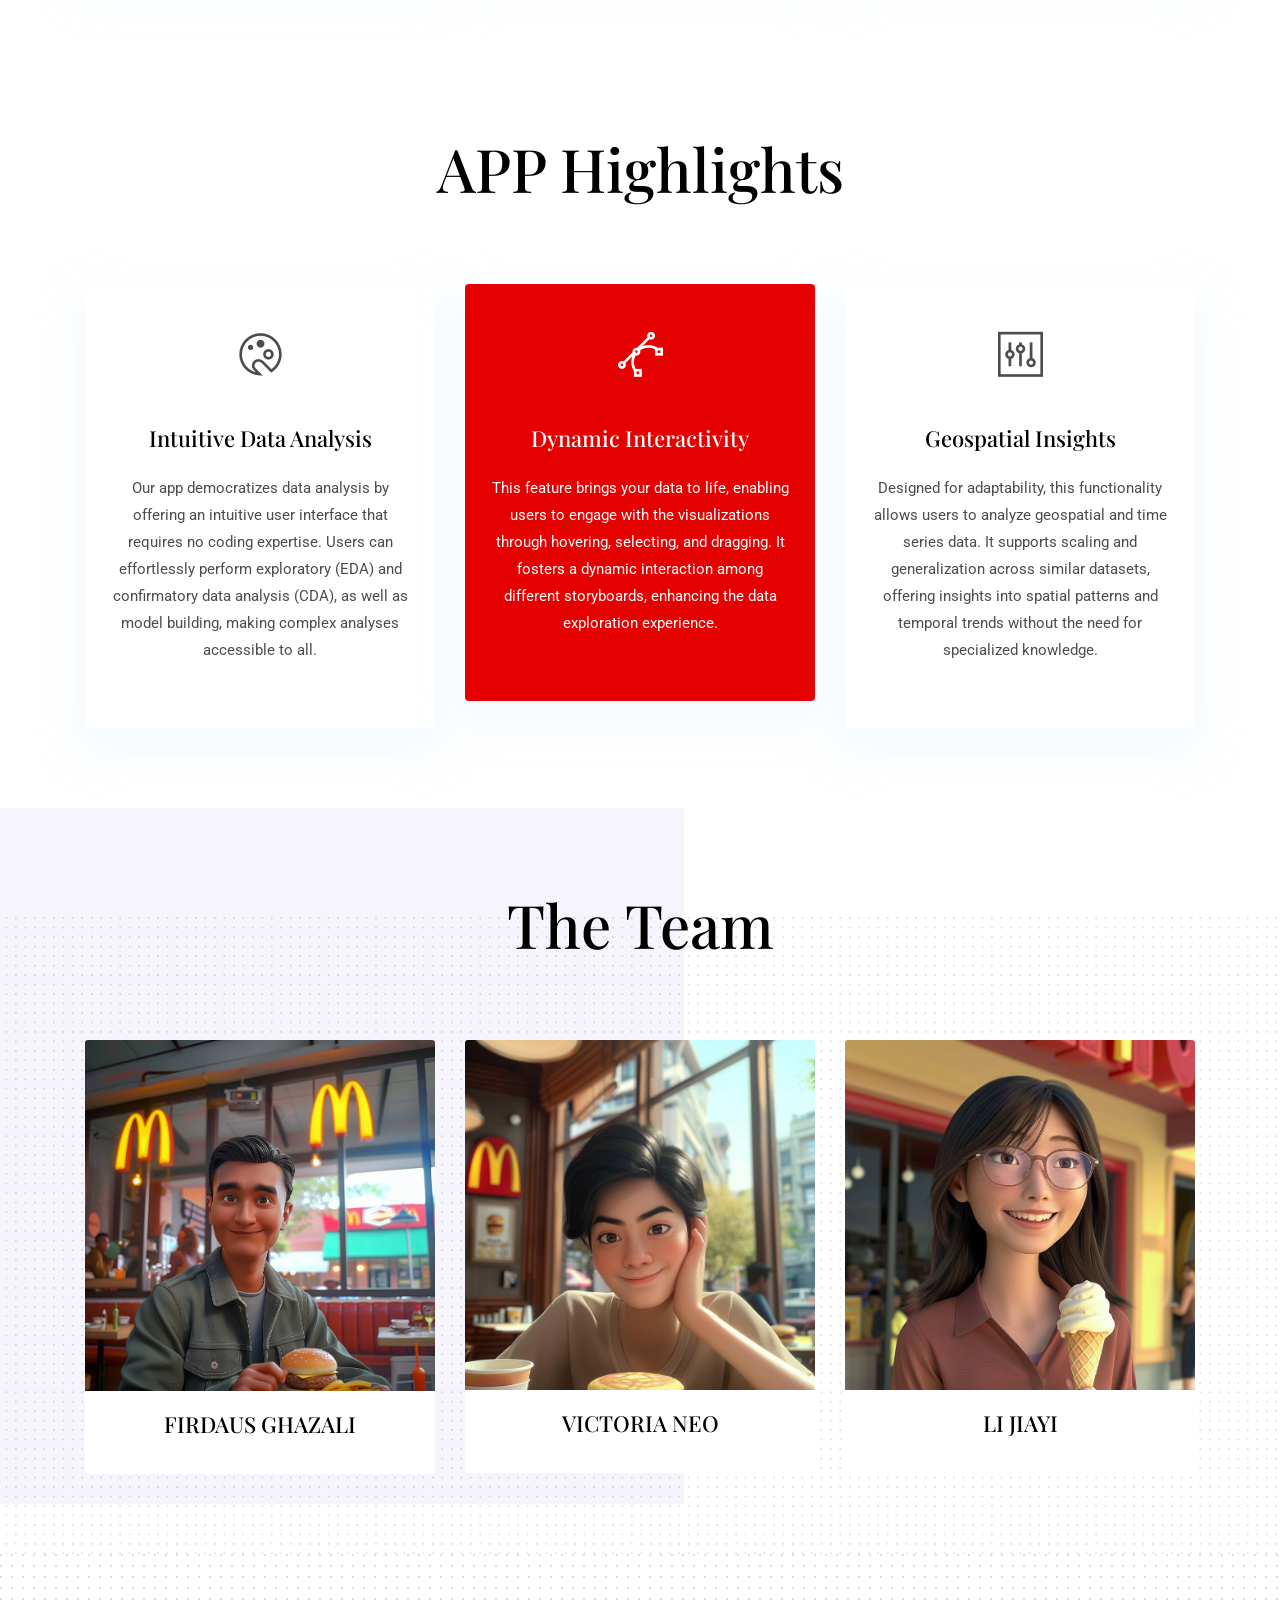
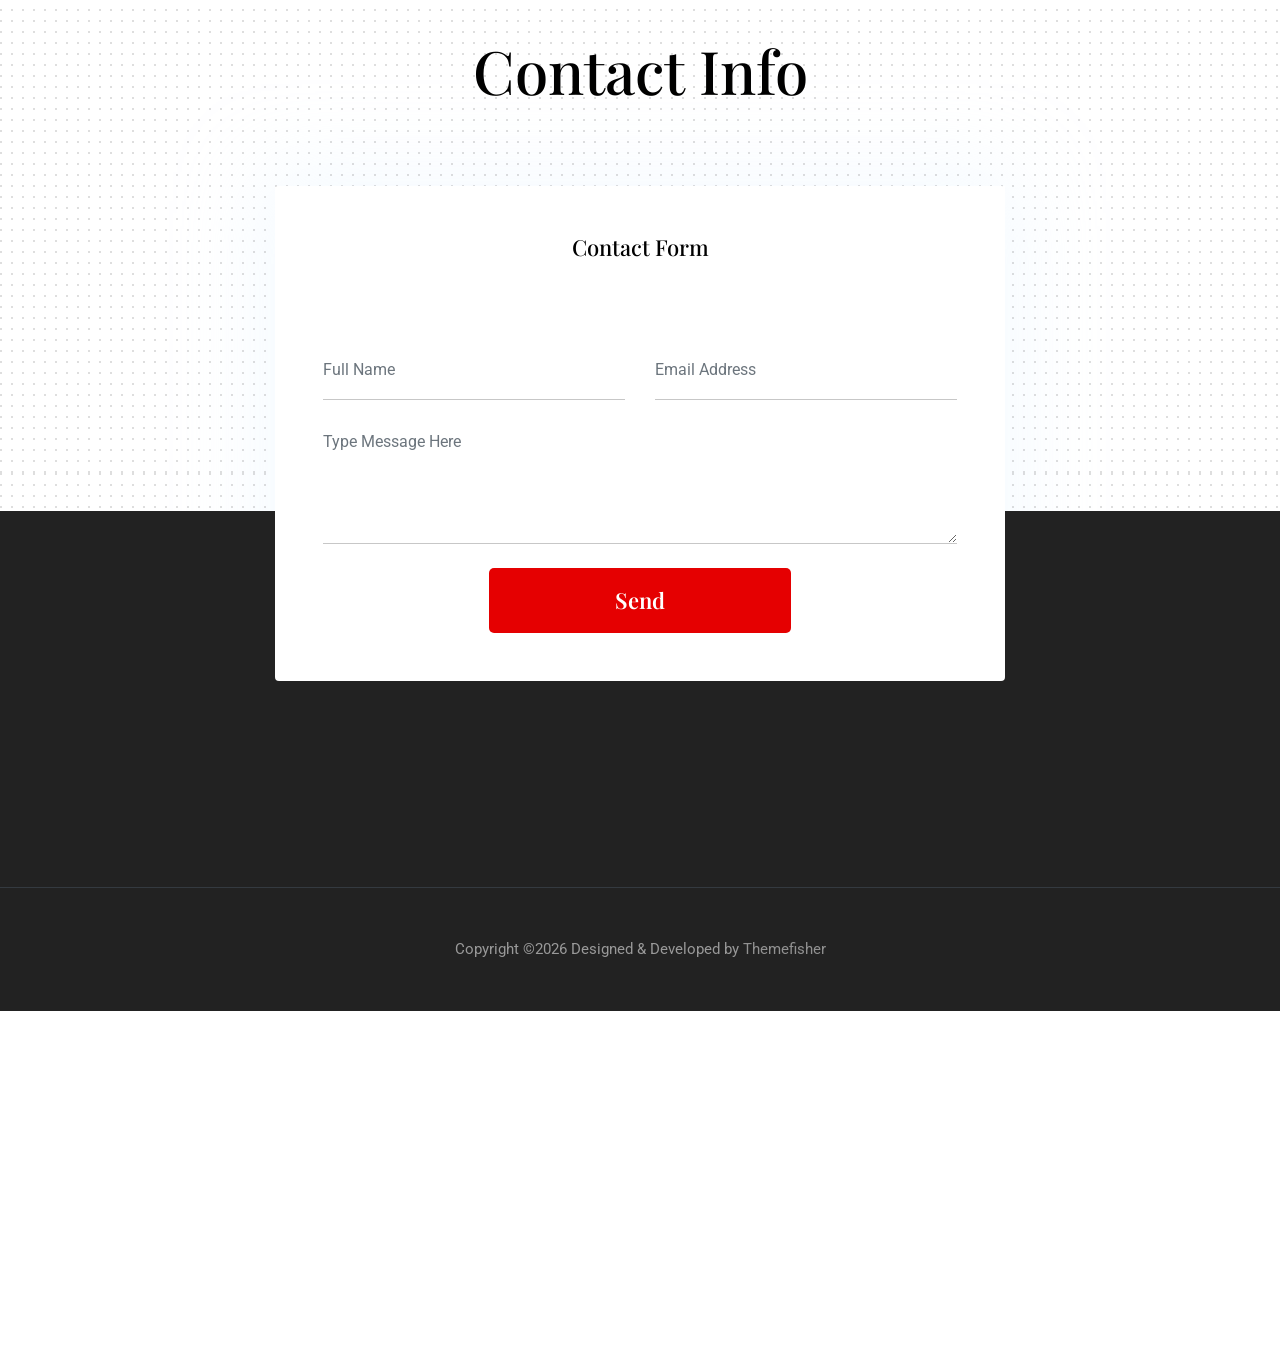
==== commit 0445825b: "UPDATE LINK AND TEXT" ====
--- a/theme/index.html
+++ b/theme/index.html
@@ -387,7 +387,7 @@
         <div class="card text-center">
           <img src="images/team/member-3.jpeg" class="card-img-top">
           <div class="card-body">
-            <h4 class="card-title">Li Jiayi</h4>
+            <h4 class="card-title">LI JIAYI</h4>
             <p class="text-light font-secondary"></p>
           </div>
         </div>
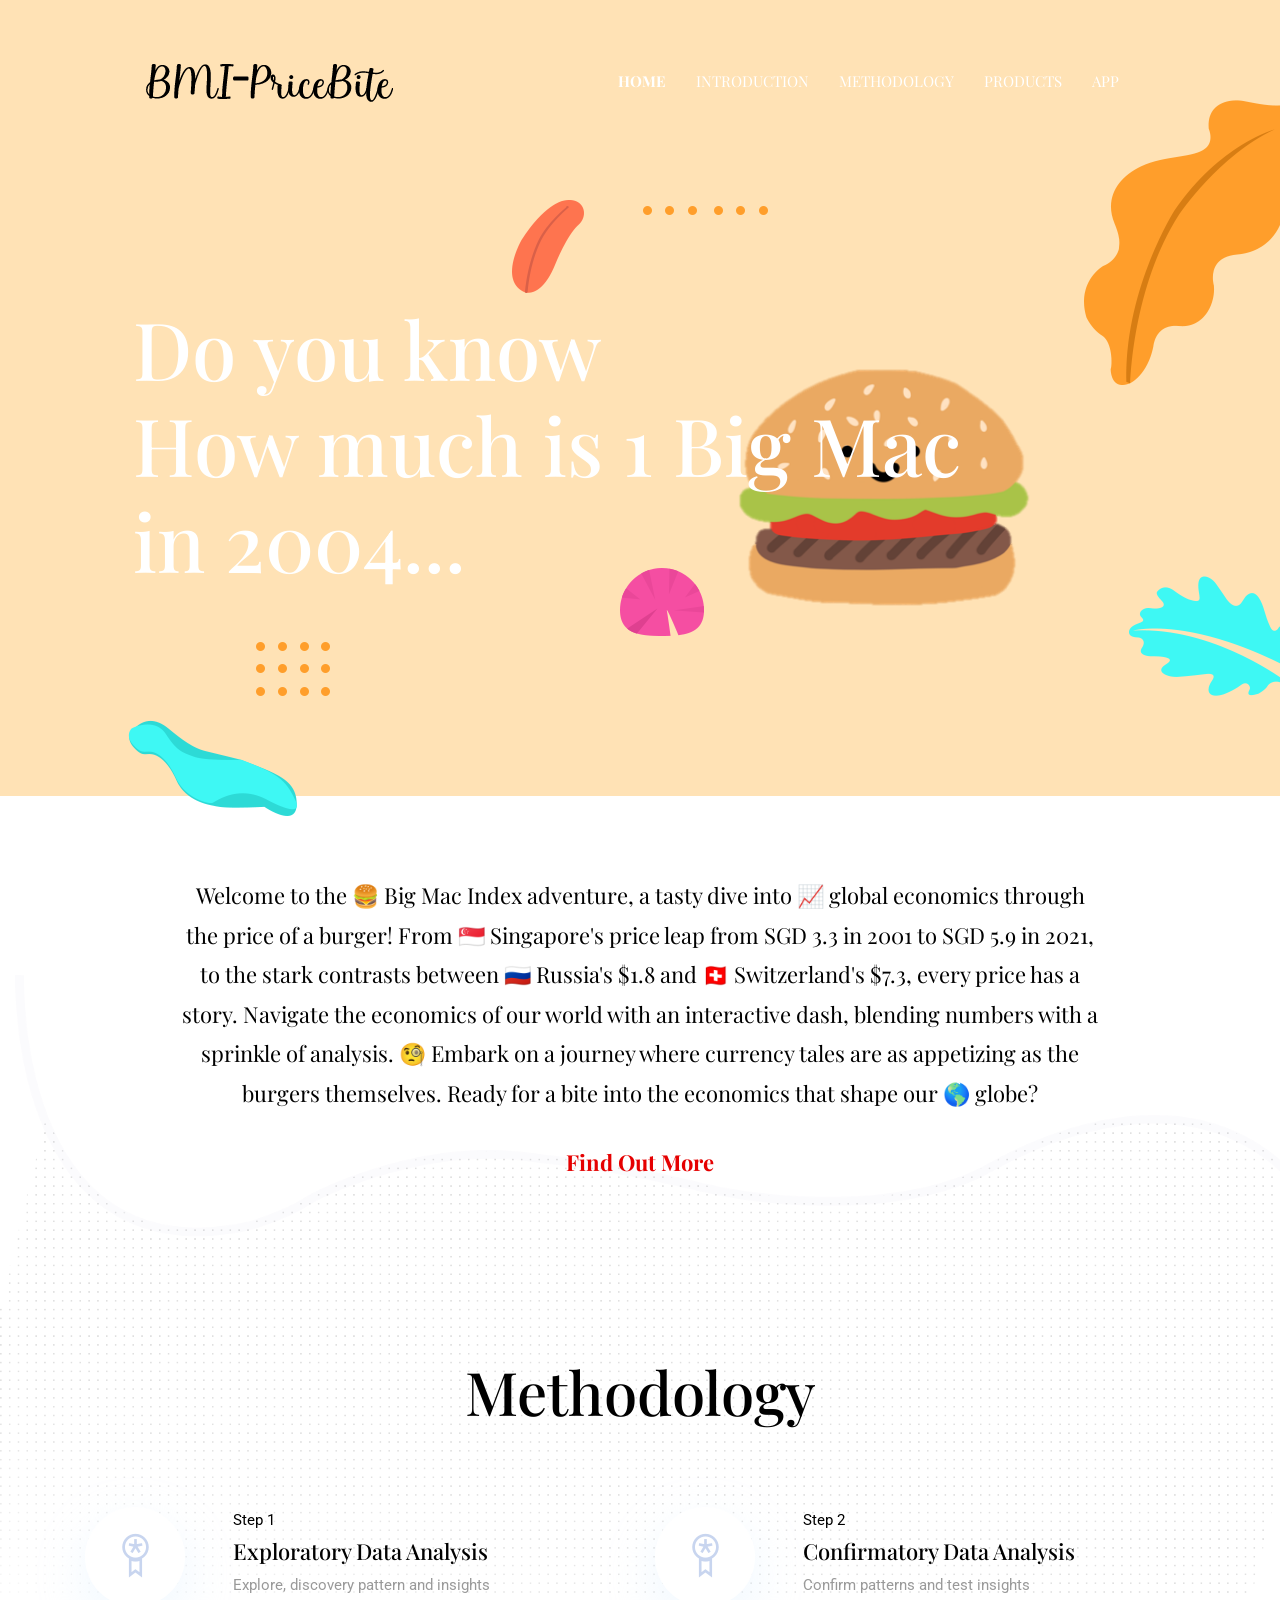
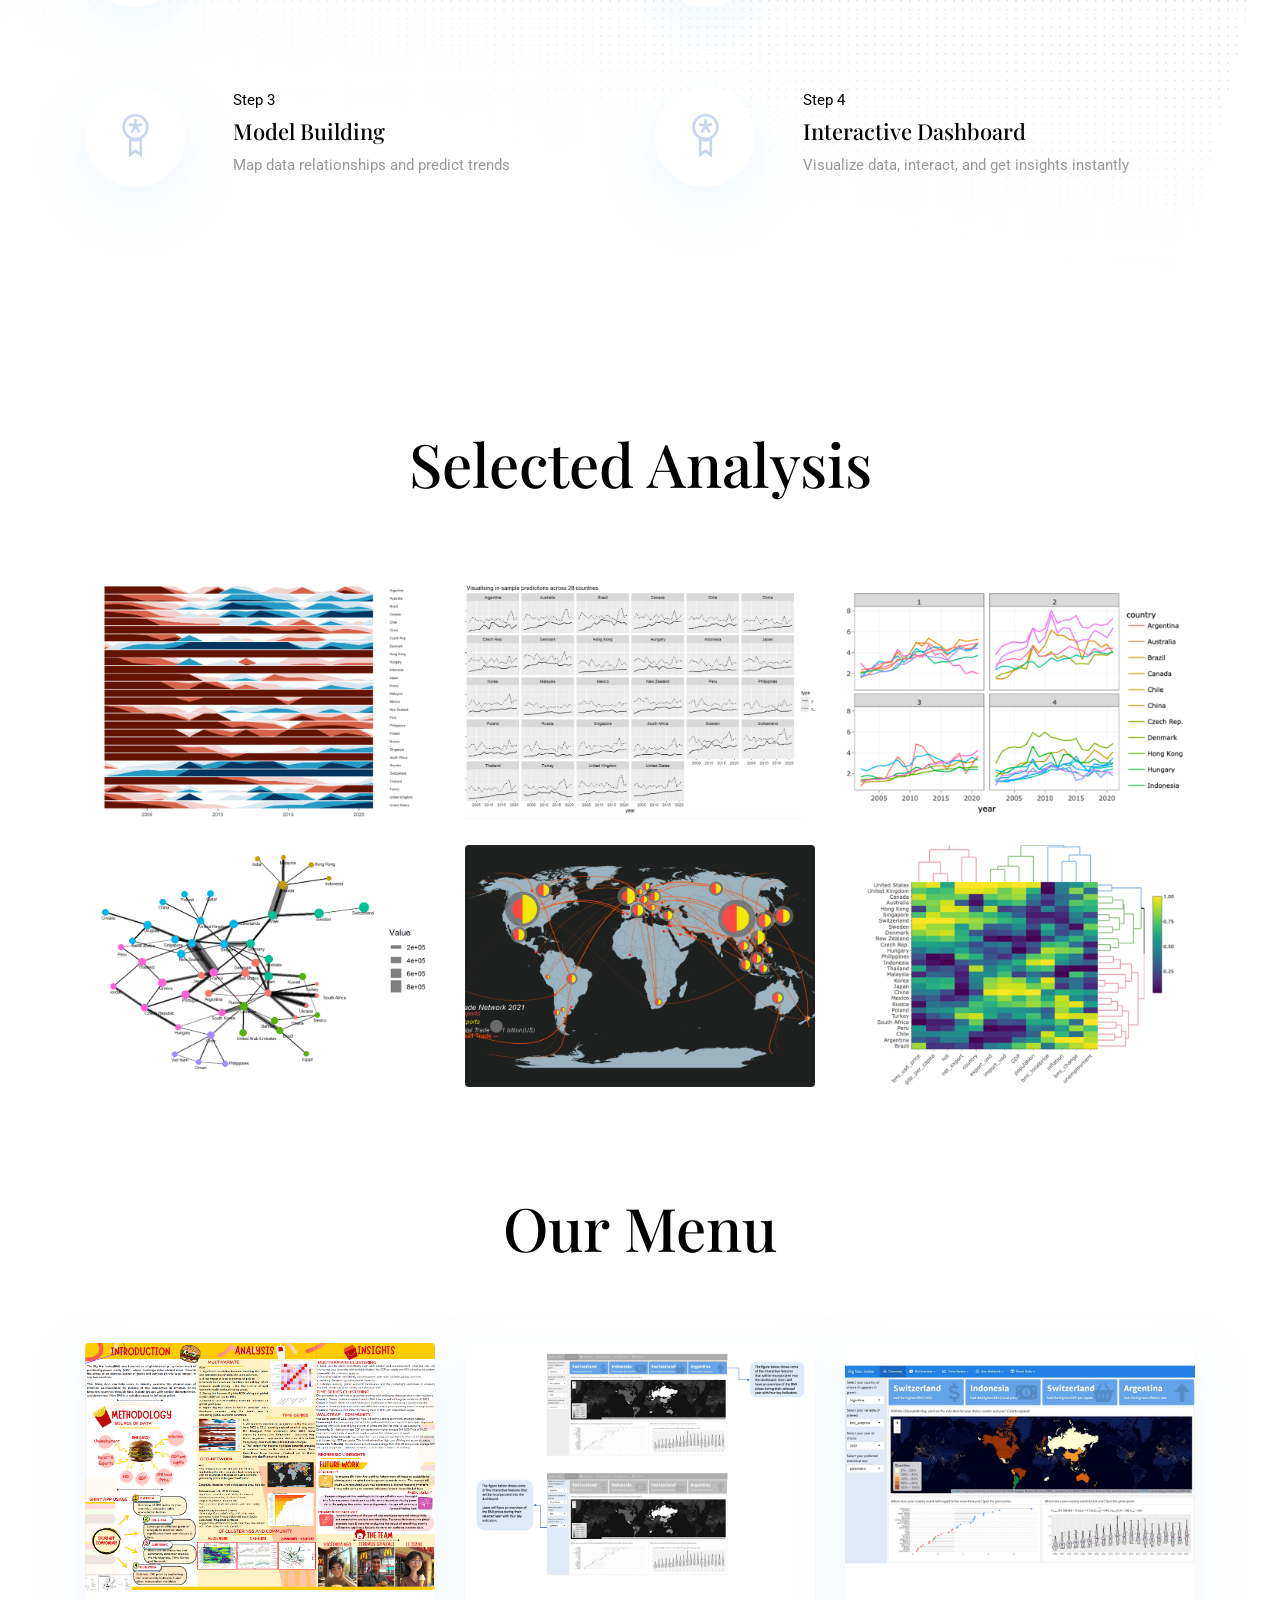
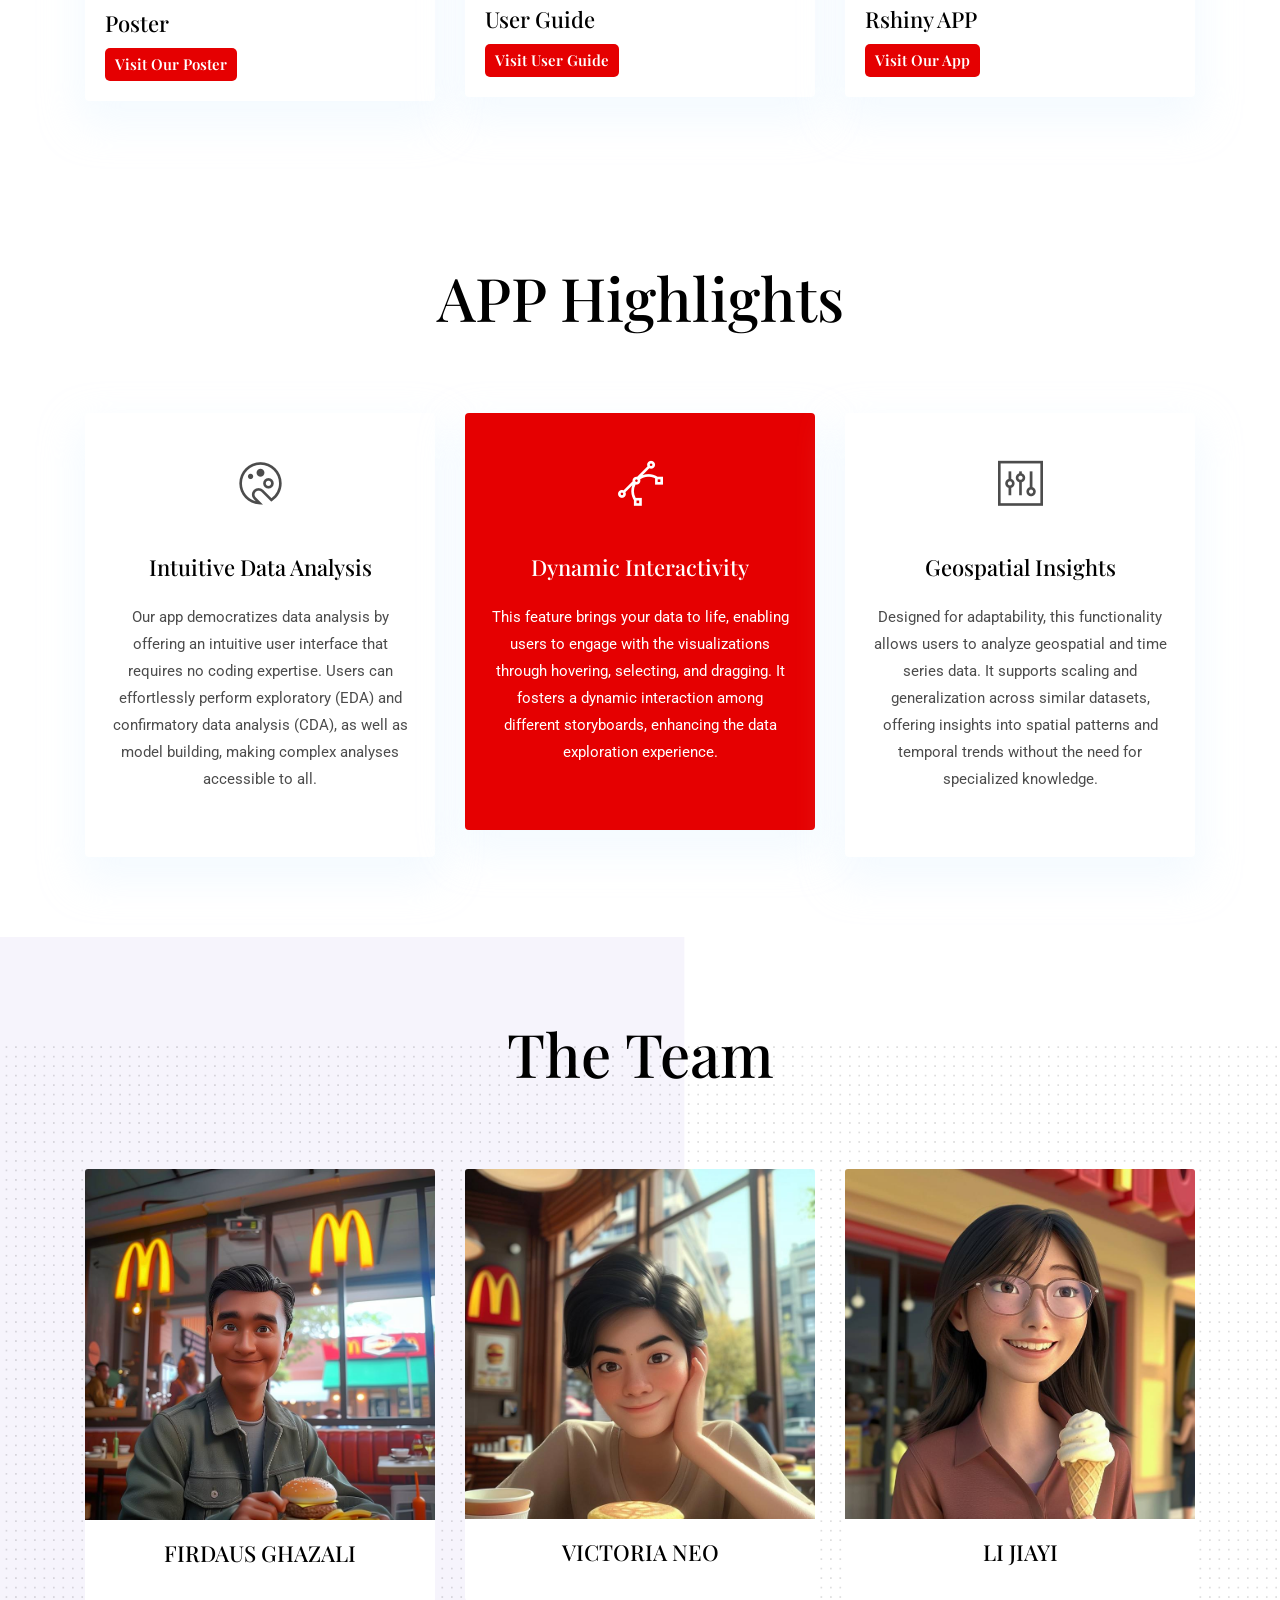
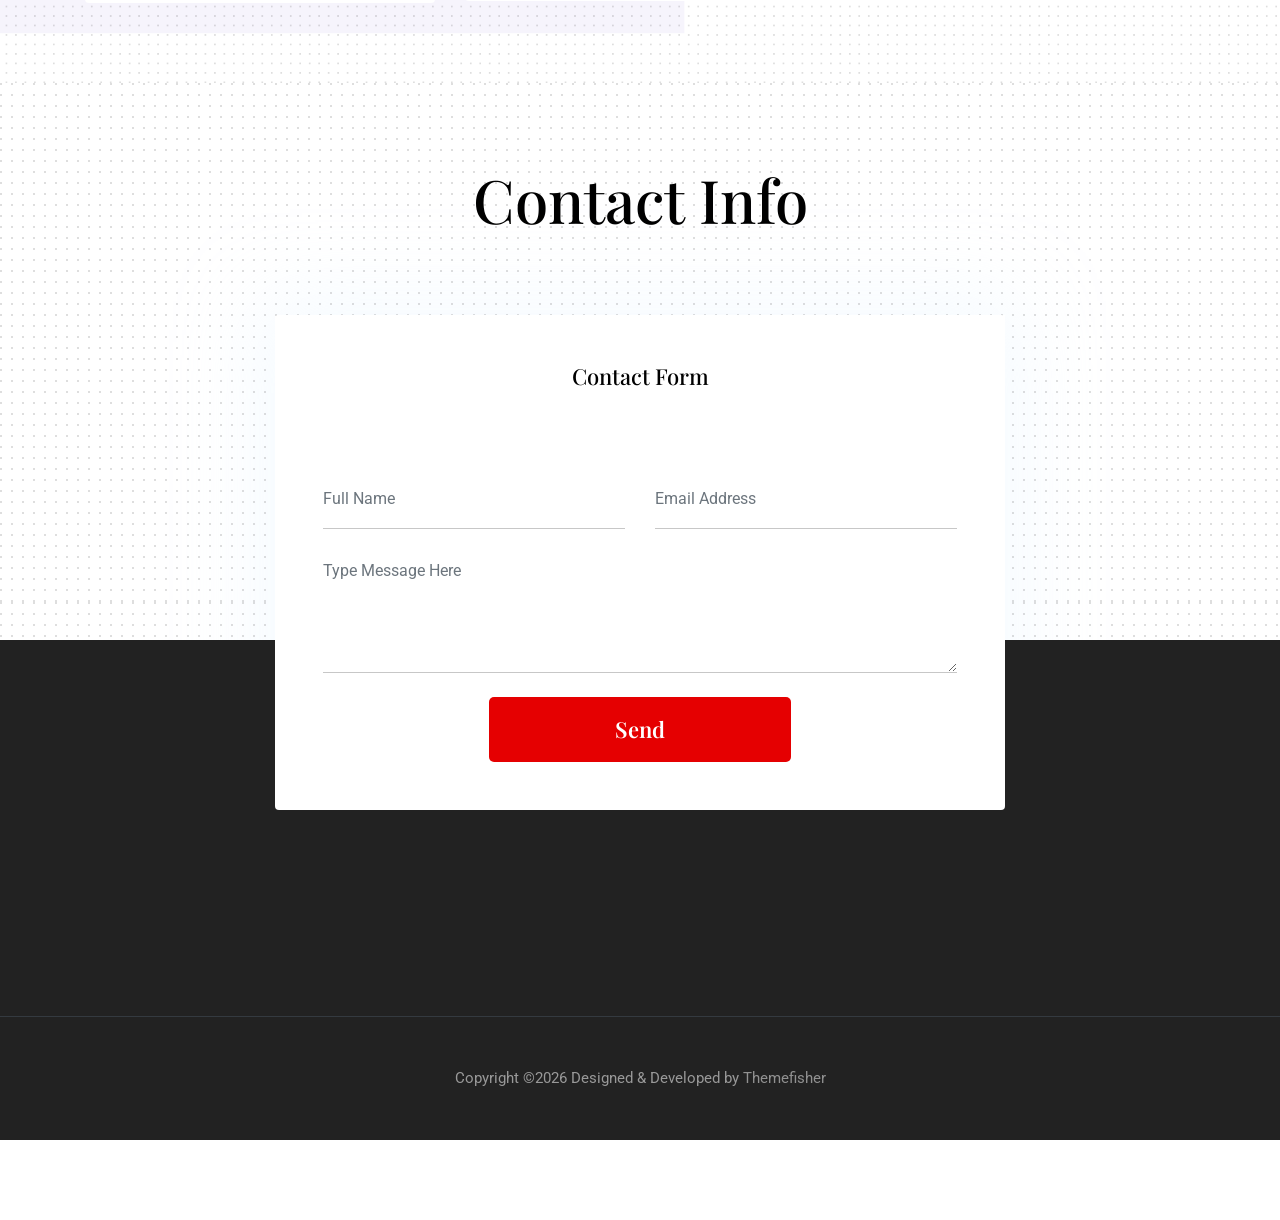
==== commit e7b596f3: "update link" ====
--- a/theme/index.html
+++ b/theme/index.html
@@ -110,15 +110,6 @@
   <div class="layer" id="l9">
     <img src="images/illustrations/leaf-cyan-2.png" alt="bg-shape">
   </div>
-  <!-- social icon -->
-  <ul class="list-unstyled ml-5 mt-3 position-relative zindex-1">
-    <li class="mb-3"><a class="text-white" href="https://github.com/yourusername" target="_blank"><i class="ti-github"></i></a></li>
-    <li class="mb-3"><a class="text-white" href="https://yourshinyappurl" target="_blank"><i class="ti-rss"></i></a></li>
-    <li class="mb-3"><a class="text-white" href="https://yourcoursewebsite.com" target="_blank"><i class="ti-world"></i></a></li>
-    <li class="mb-3"><a class="text-white" href="mailto:your.email@example.com" target="_blank"><i class="ti-user"></i></a></li>
-</ul>
-  </ul>
-  <!-- /social icon -->
 </section>
 <!-- /hero area -->
 
@@ -297,7 +288,7 @@
             <h4 class="card-title"><a class="text-dark">User Guide</a>
             </h4>
             
-            <a href="blog-single.html" class="btn btn-xs btn-primary">Visit User Guide</a>
+            <a href="userguide.html" class="btn btn-xs btn-primary">Visit User Guide</a>
           </div>
         </article>
       </div>
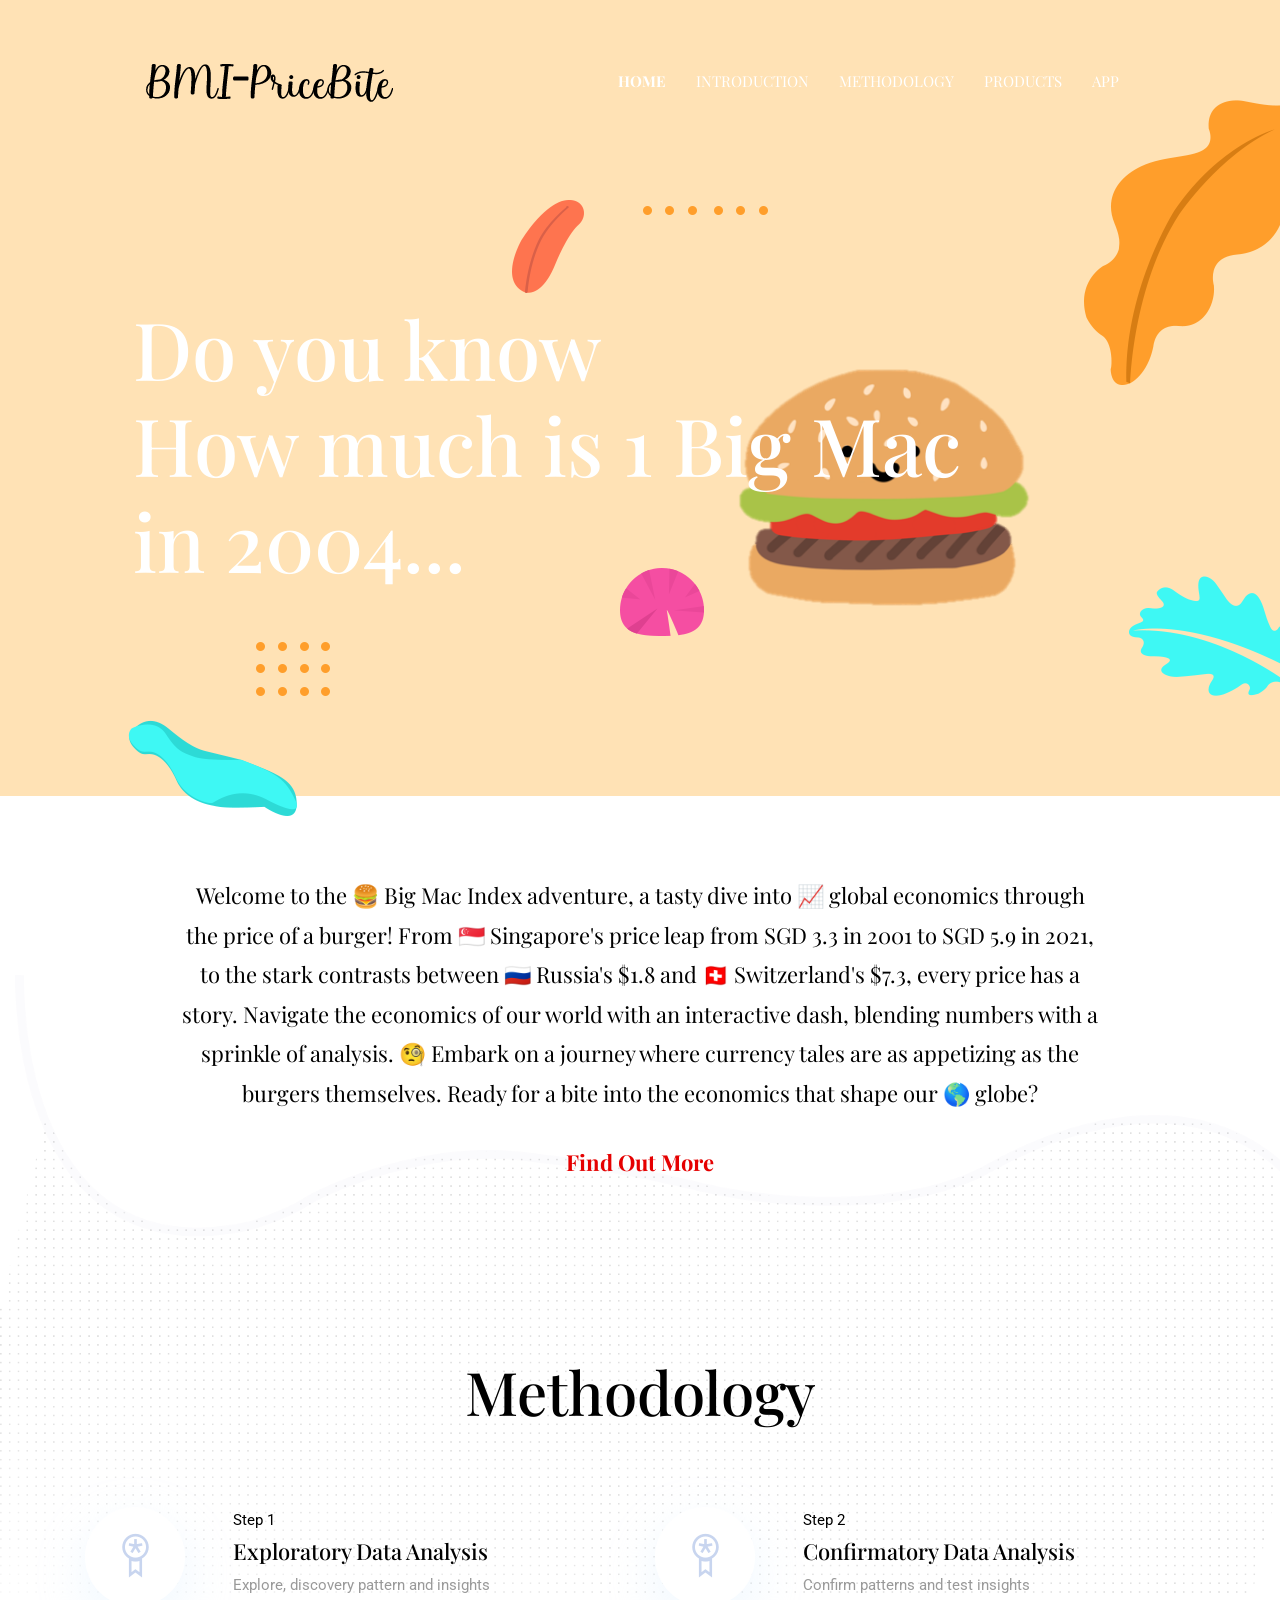
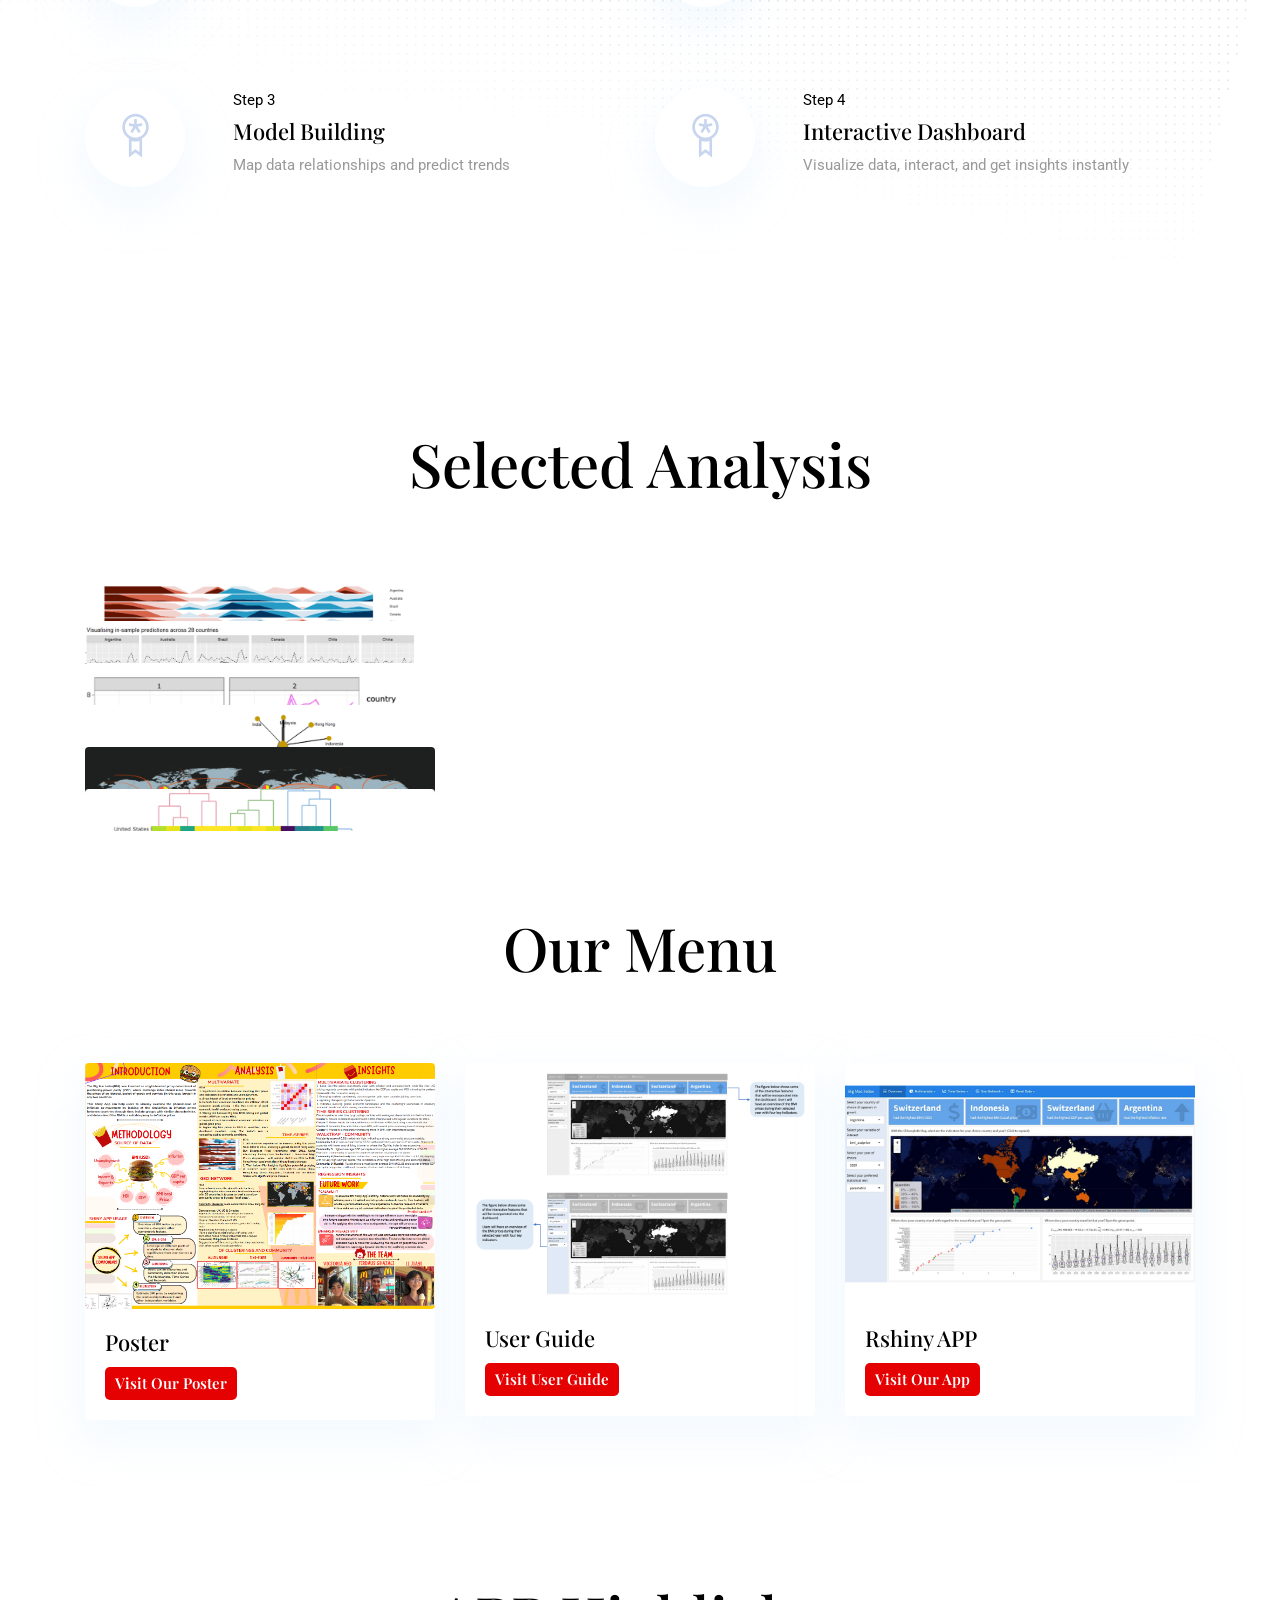
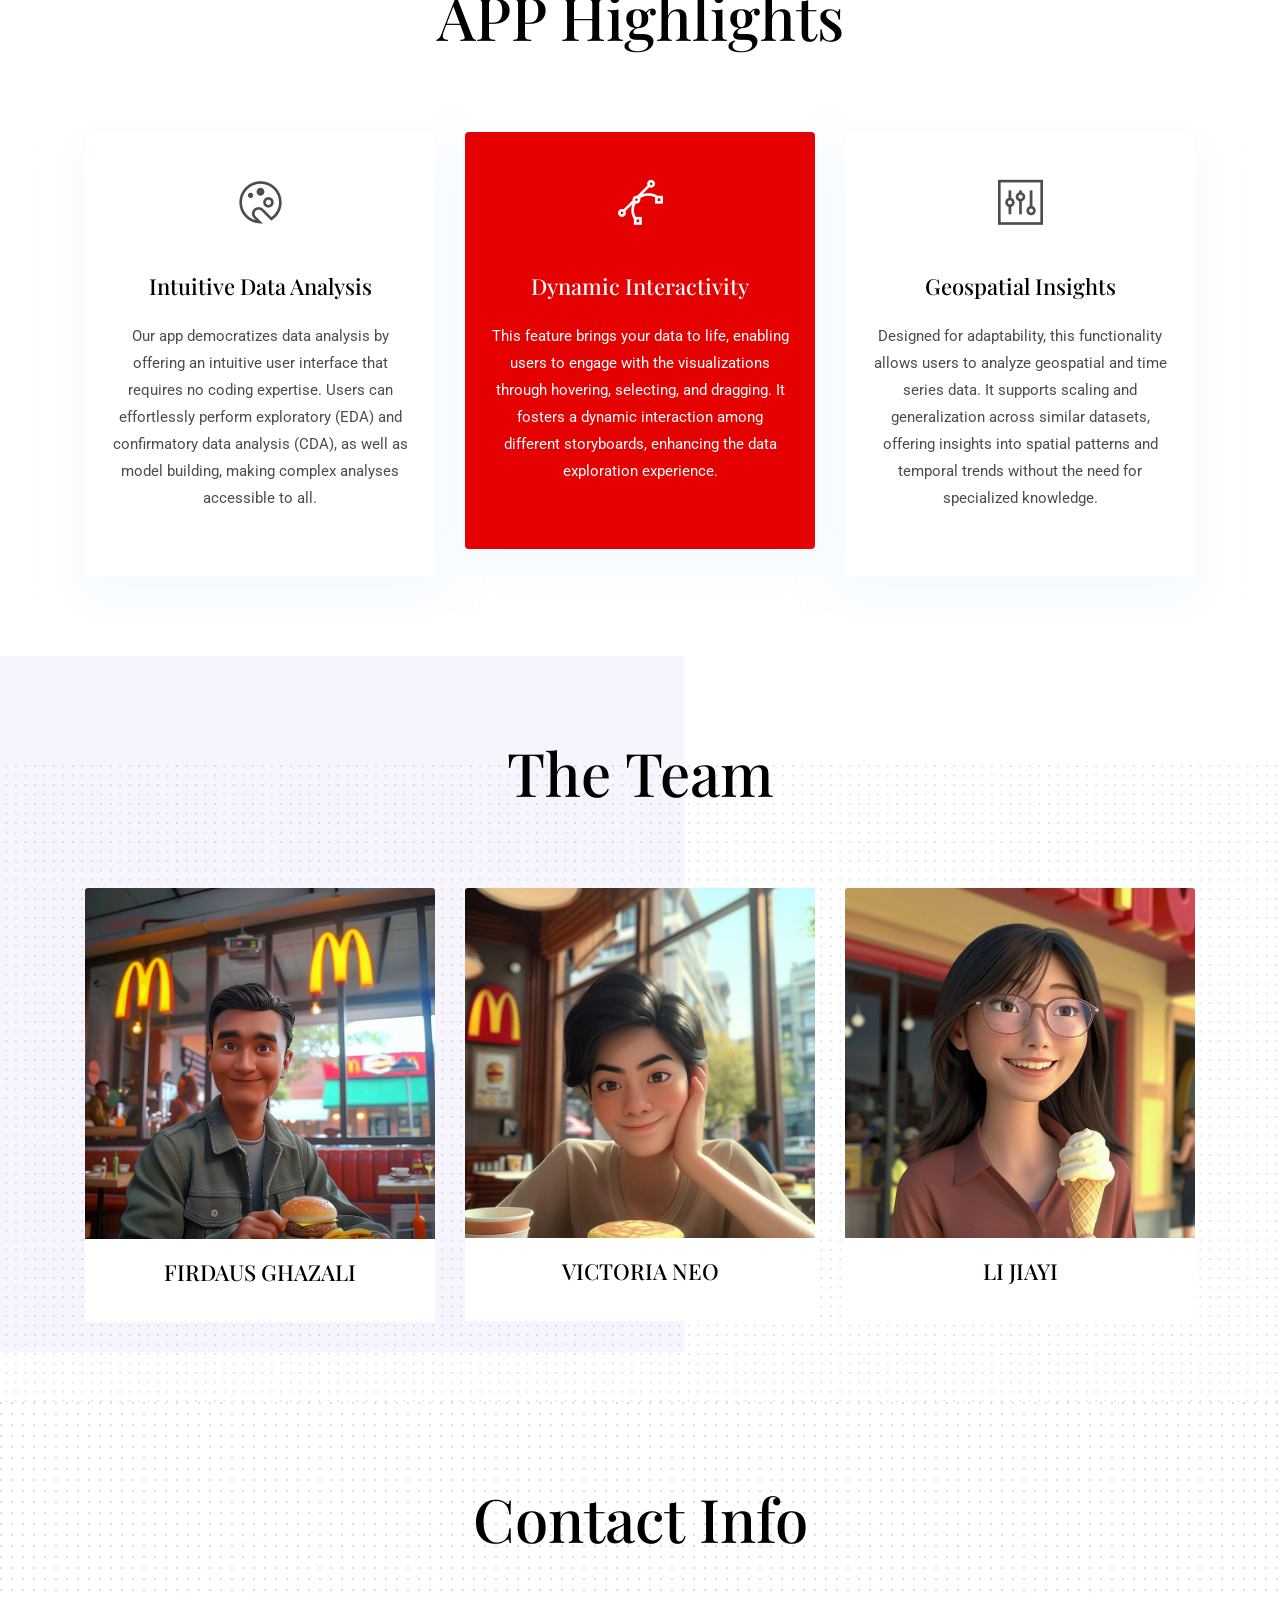
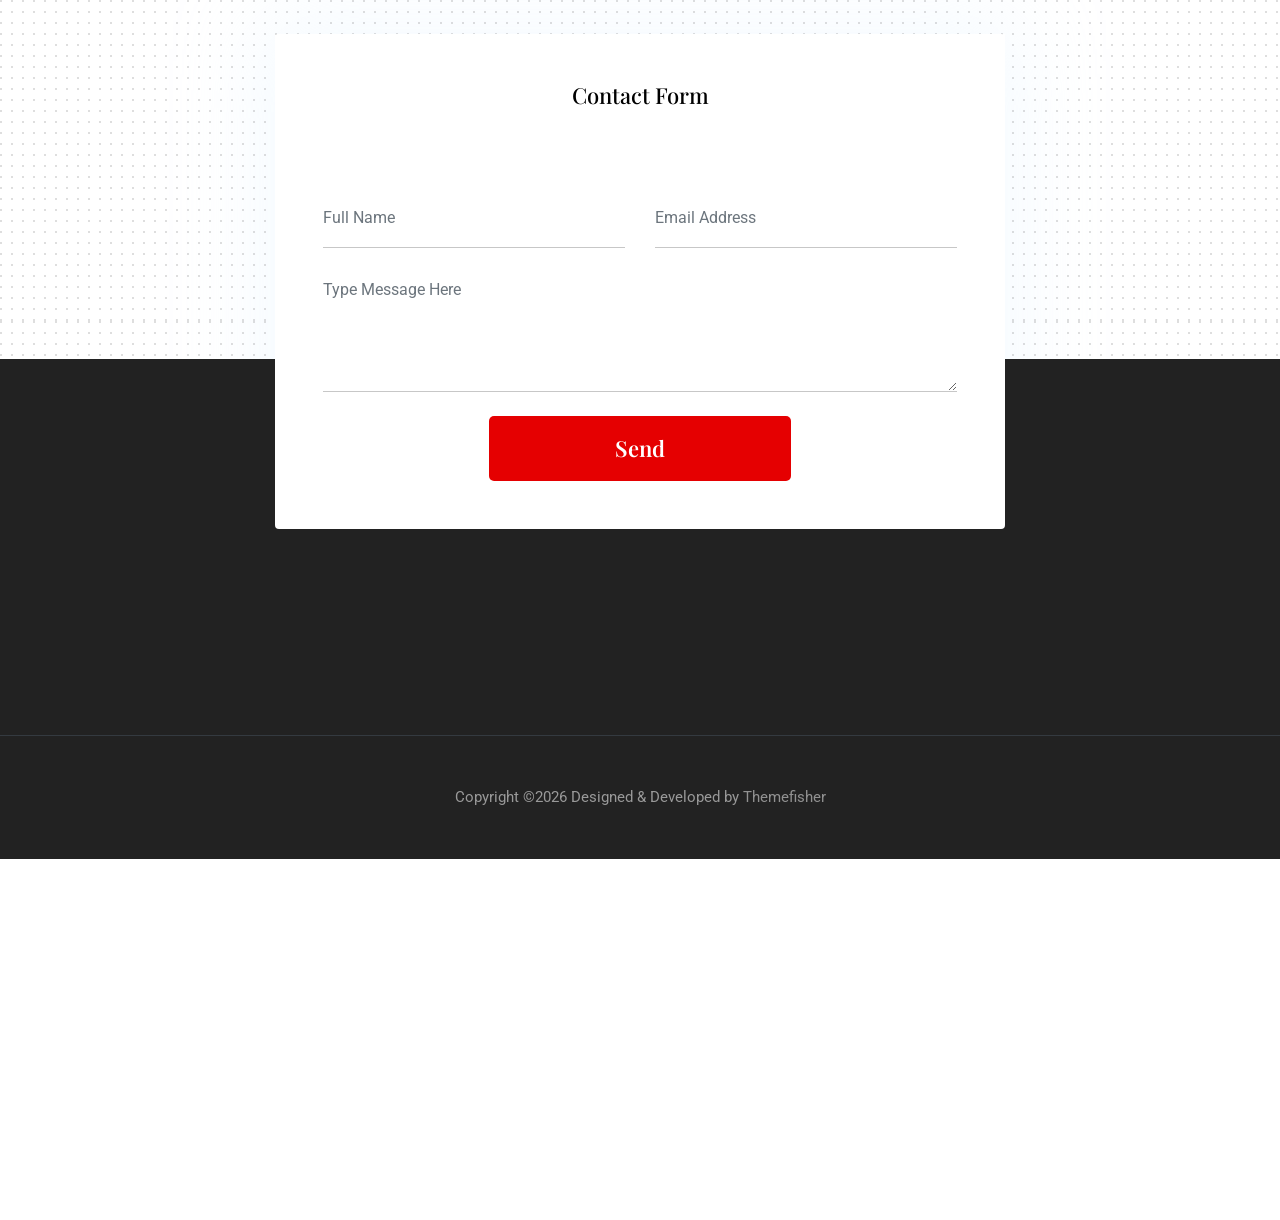
==== commit edd88616: "updated link" ====
--- a/theme/index.html
+++ b/theme/index.html
@@ -24,7 +24,7 @@
   <meta name="generator" content="Themefisher Kross Template v1.0">
   
   <!-- theme meta -->
-  <meta name="theme-name" content="kross" />
+  <meta name="theme-name" content="bmi-pricebite" />
   
   <!-- Favicon -->
   <link rel="shortcut icon" type="image/x-icon" href="images/favicon.png" />
